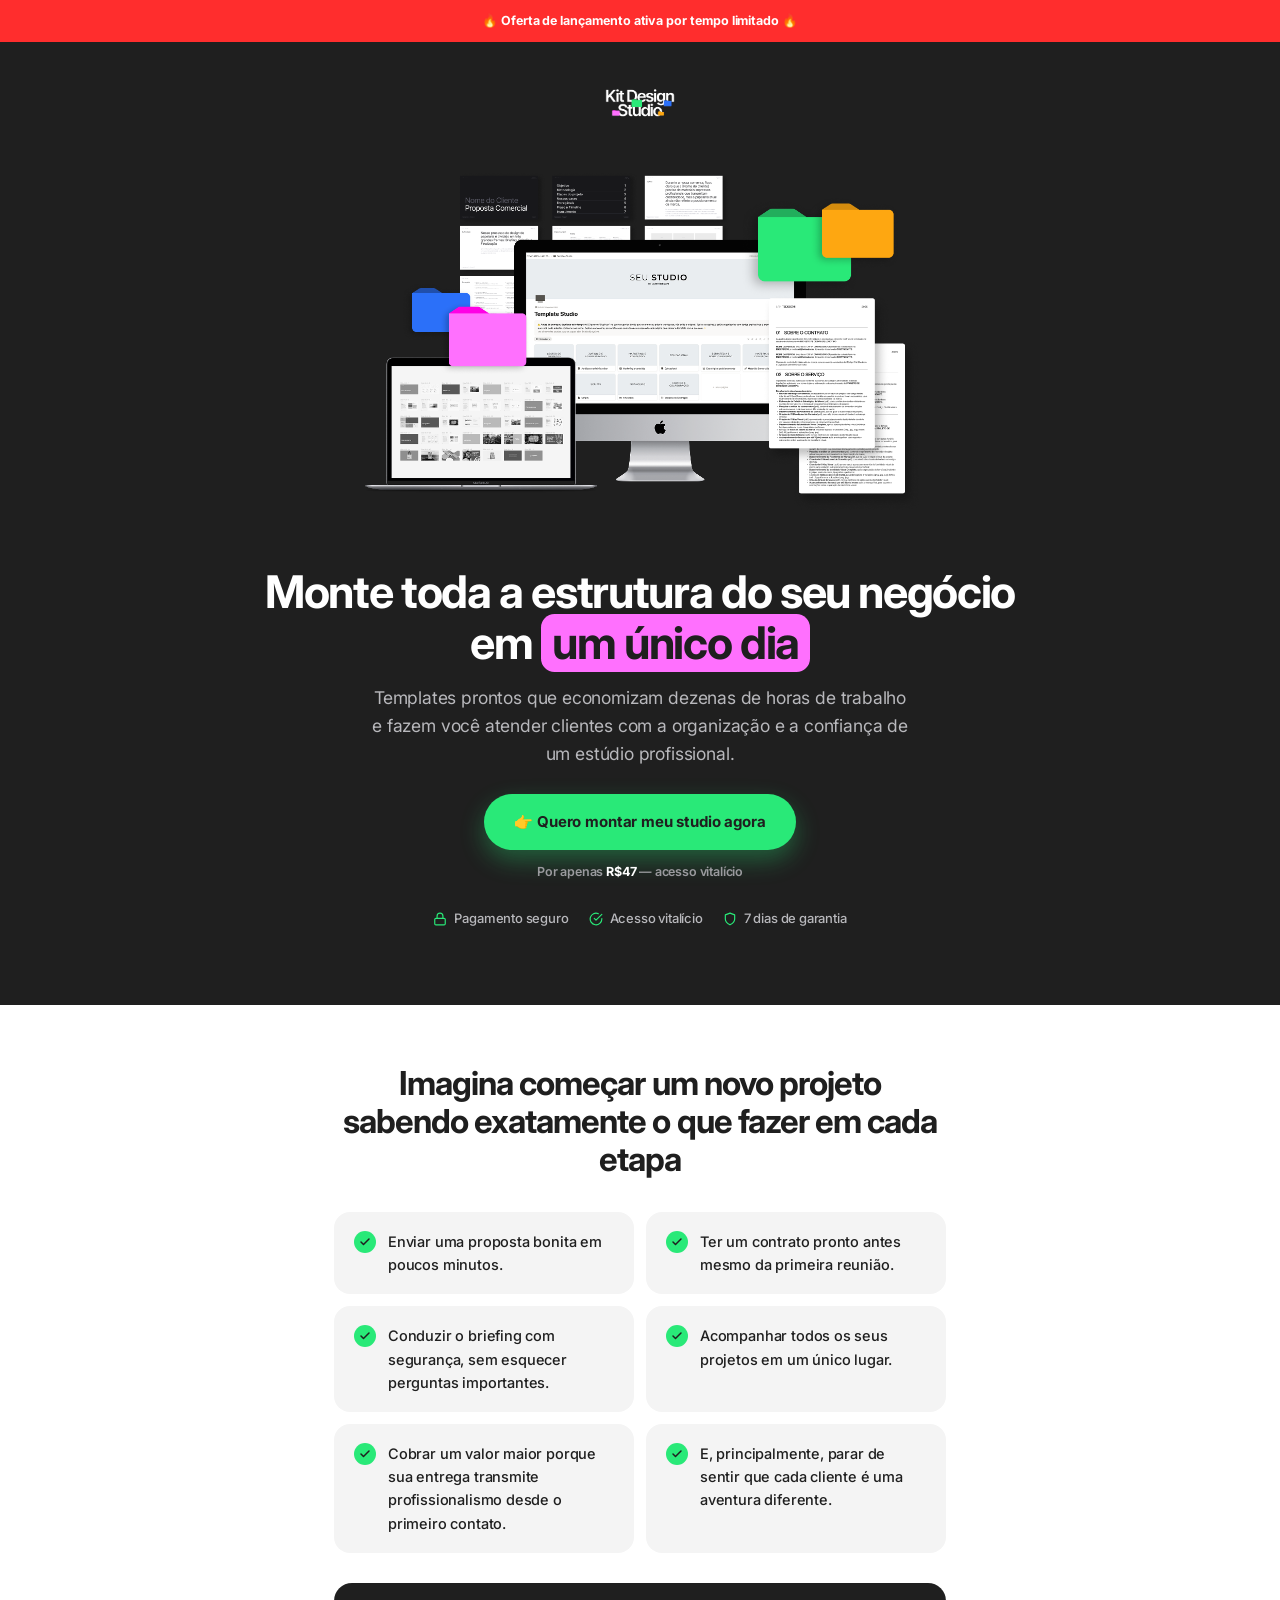
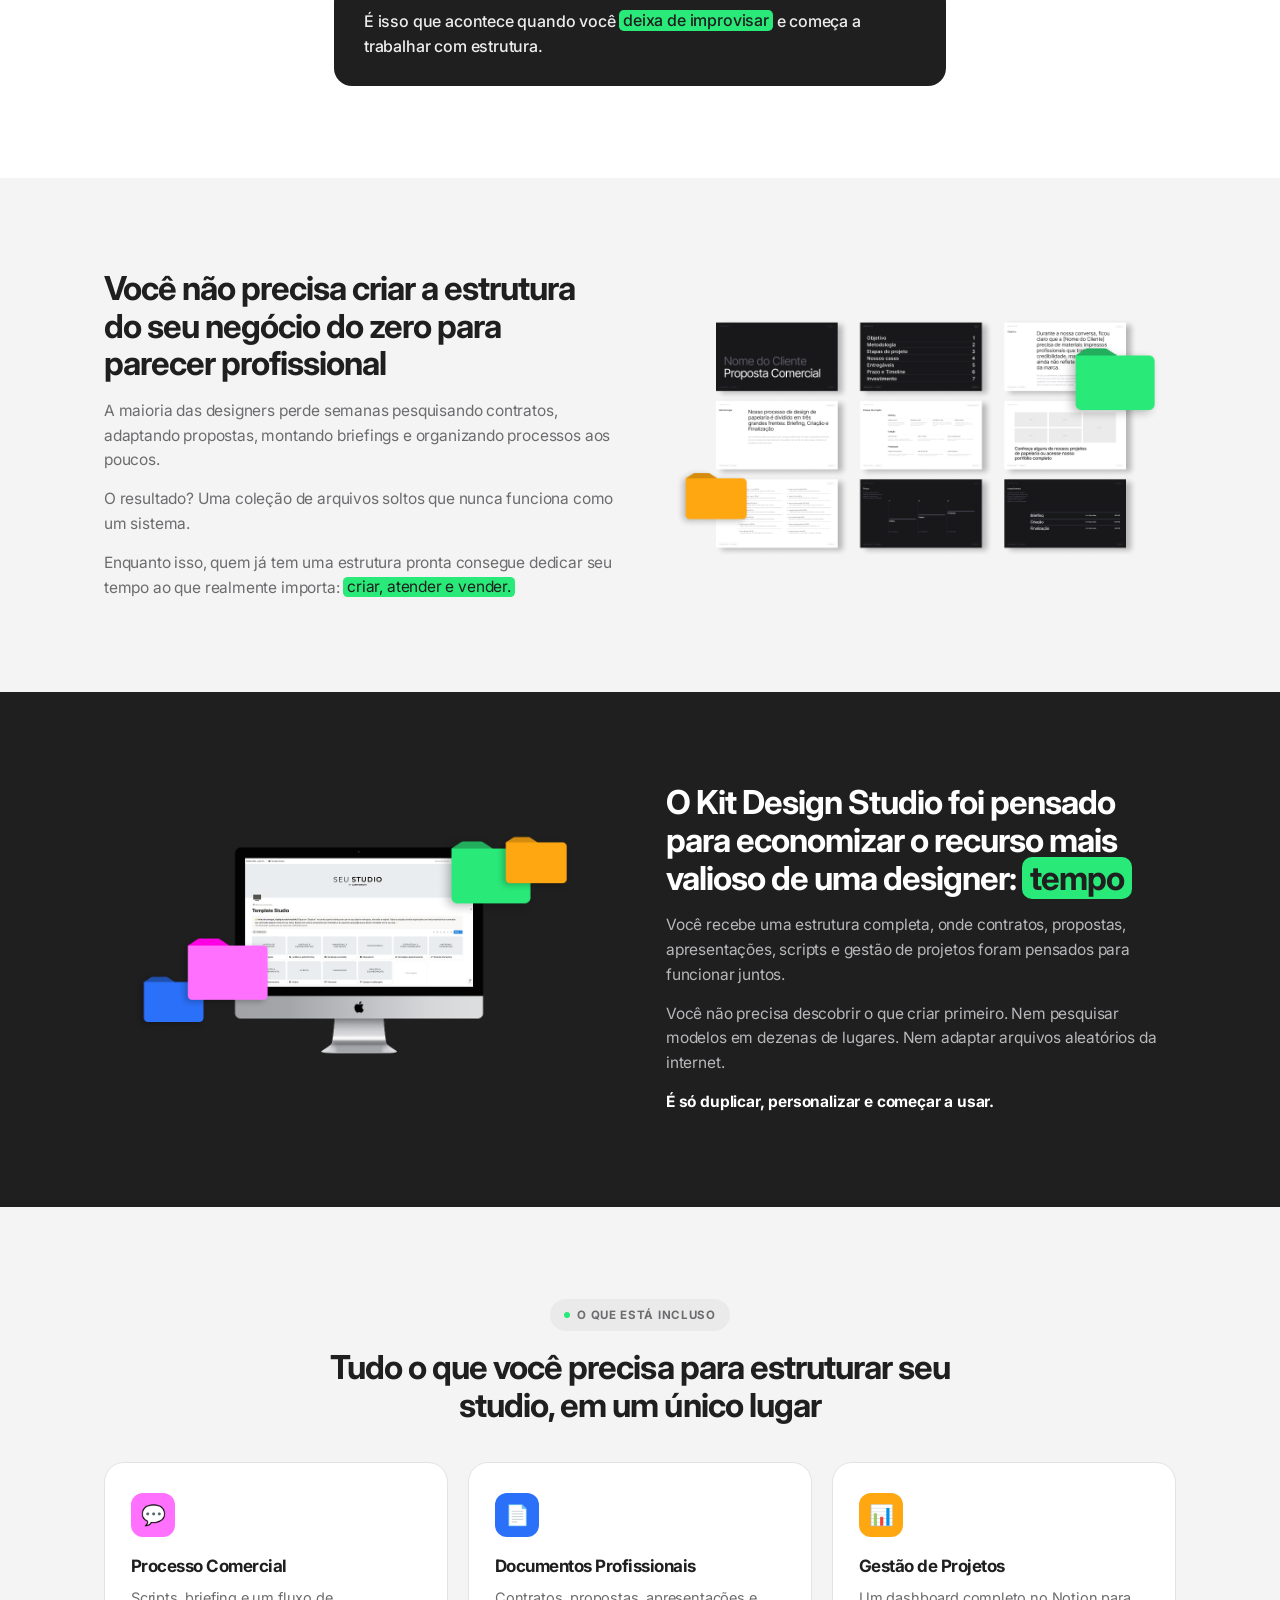
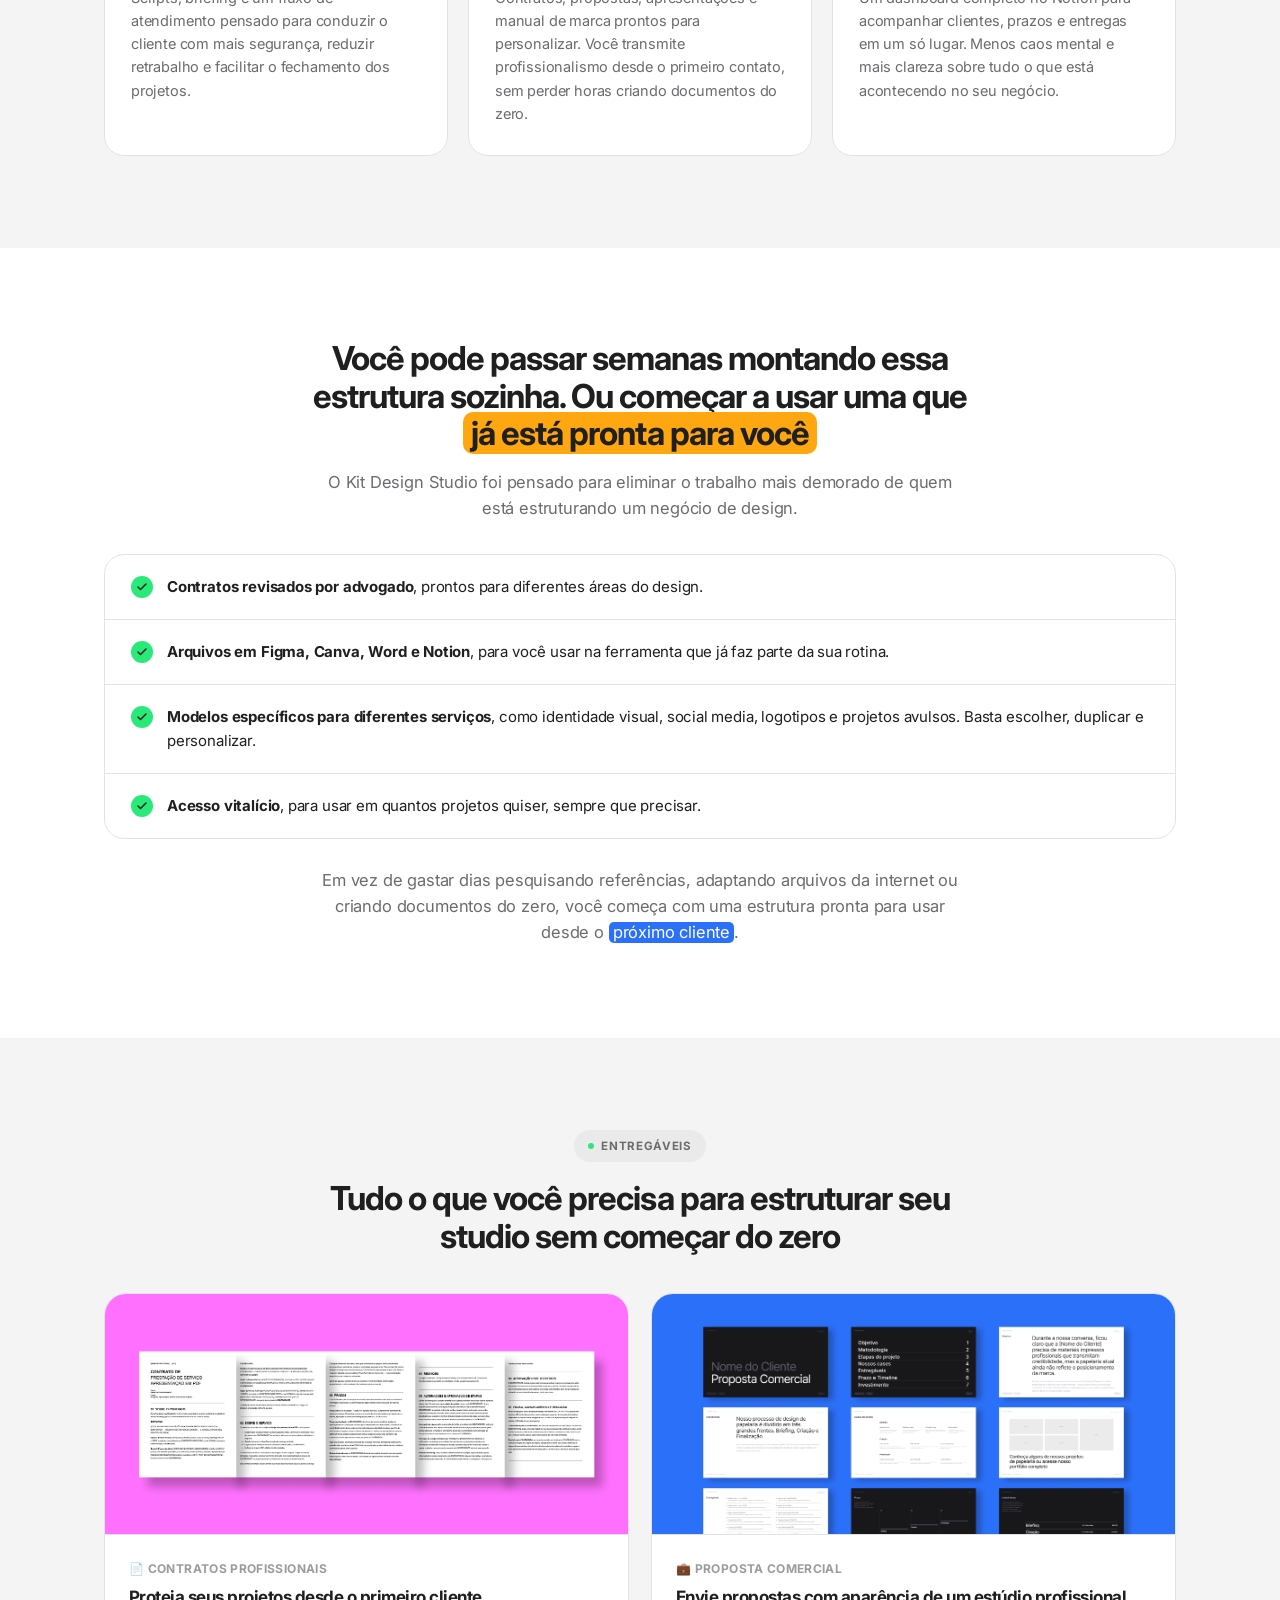
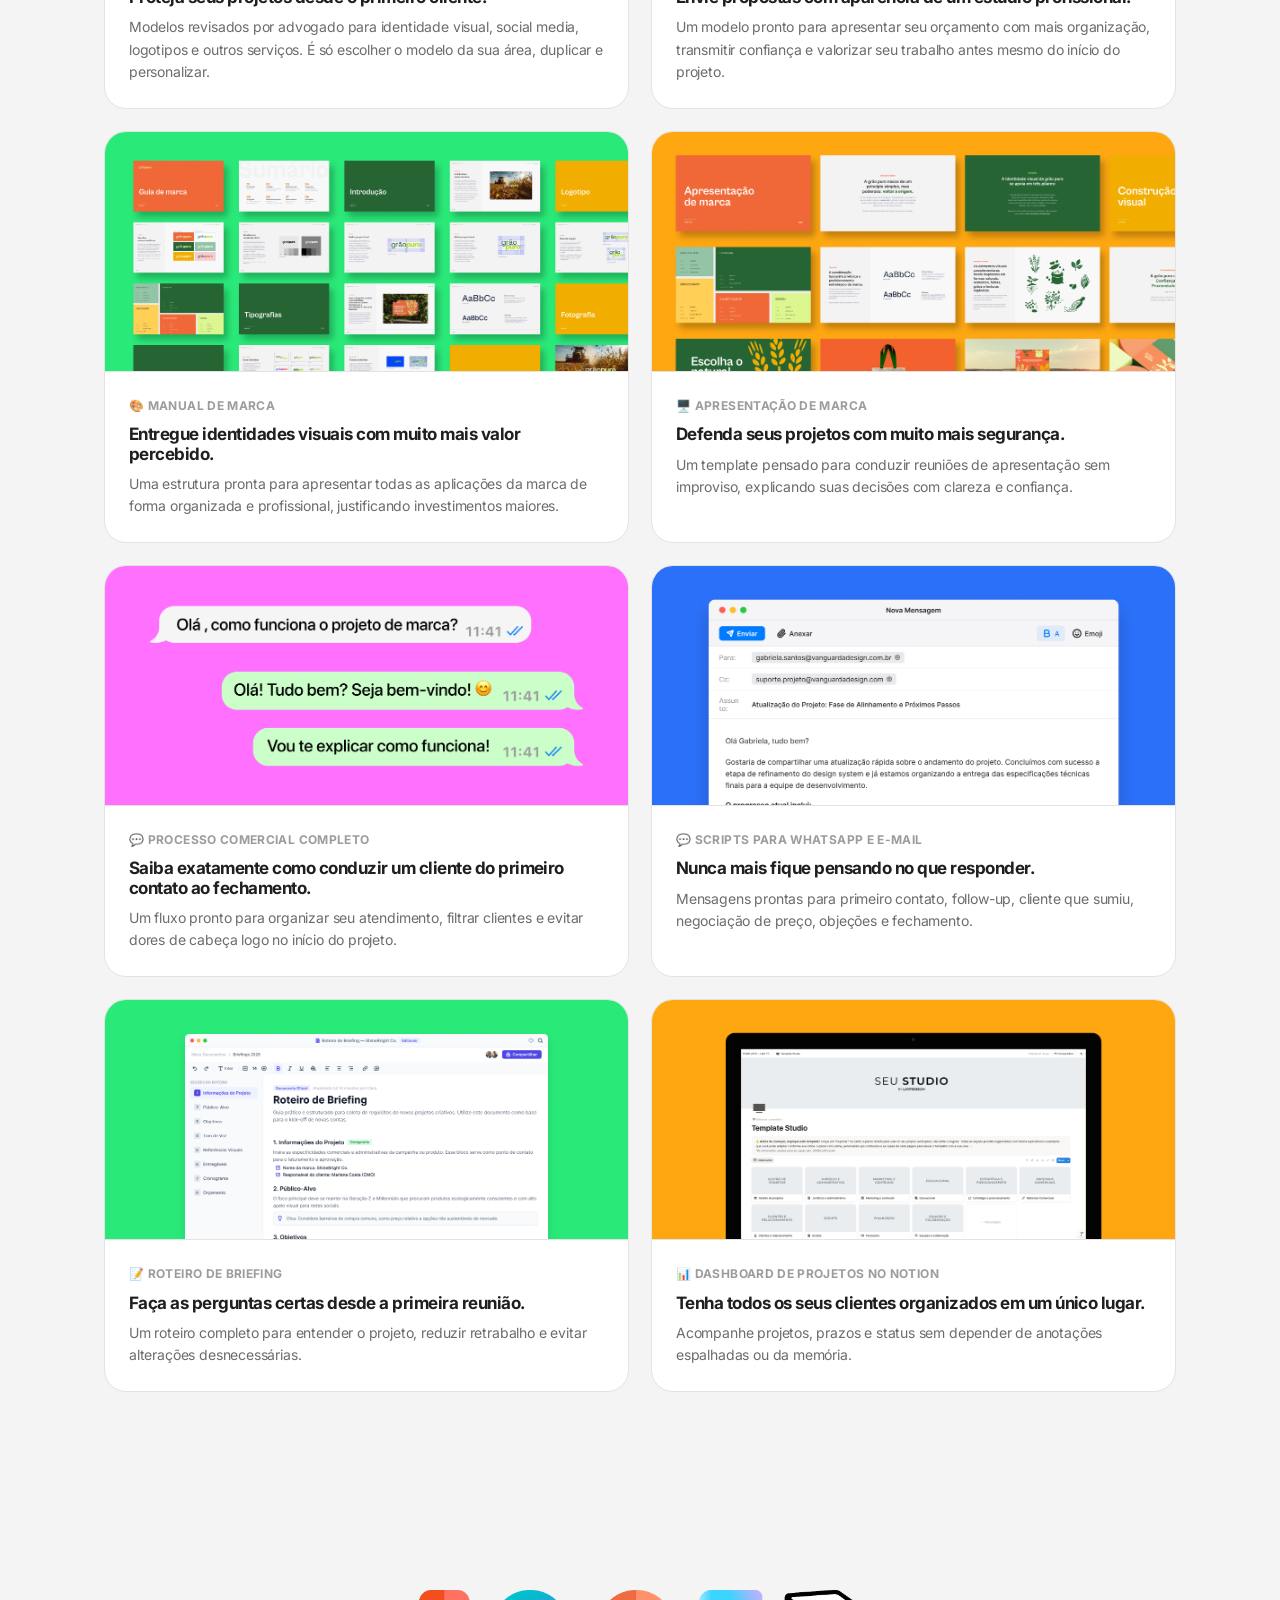
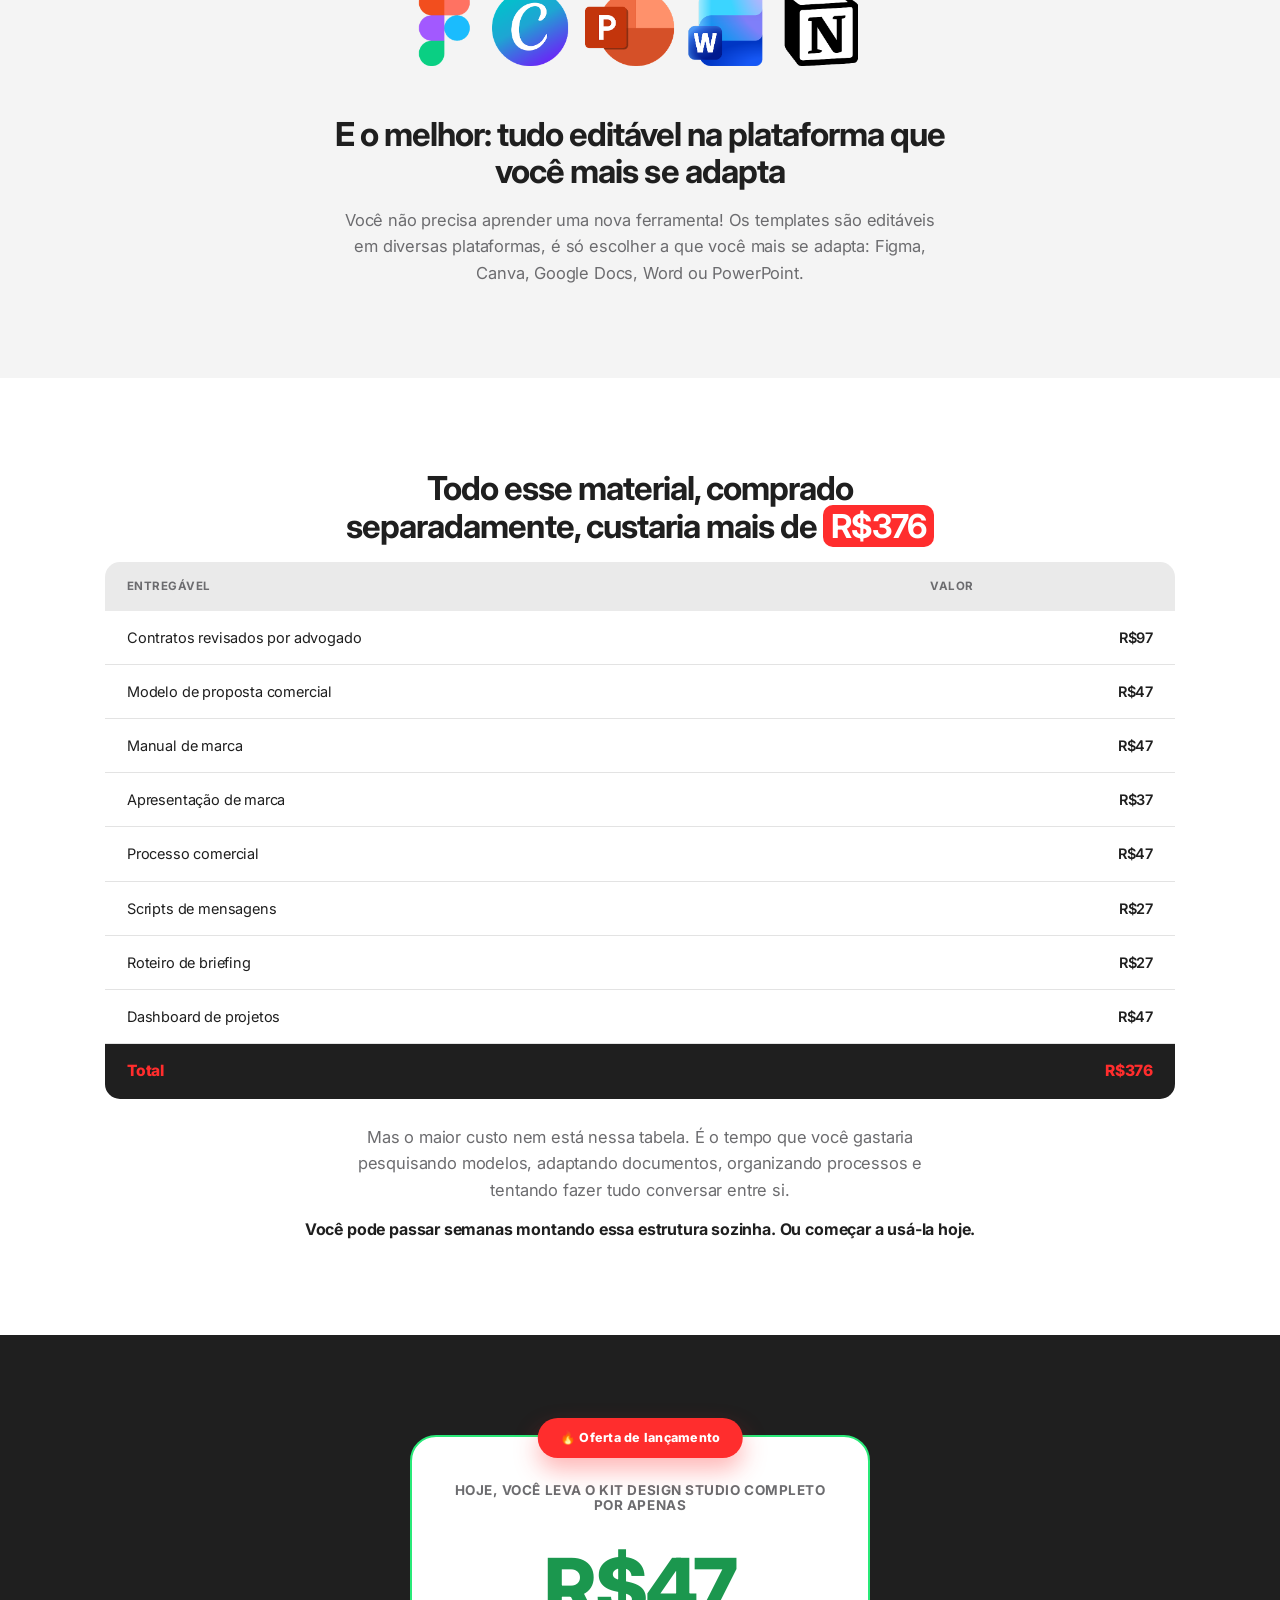
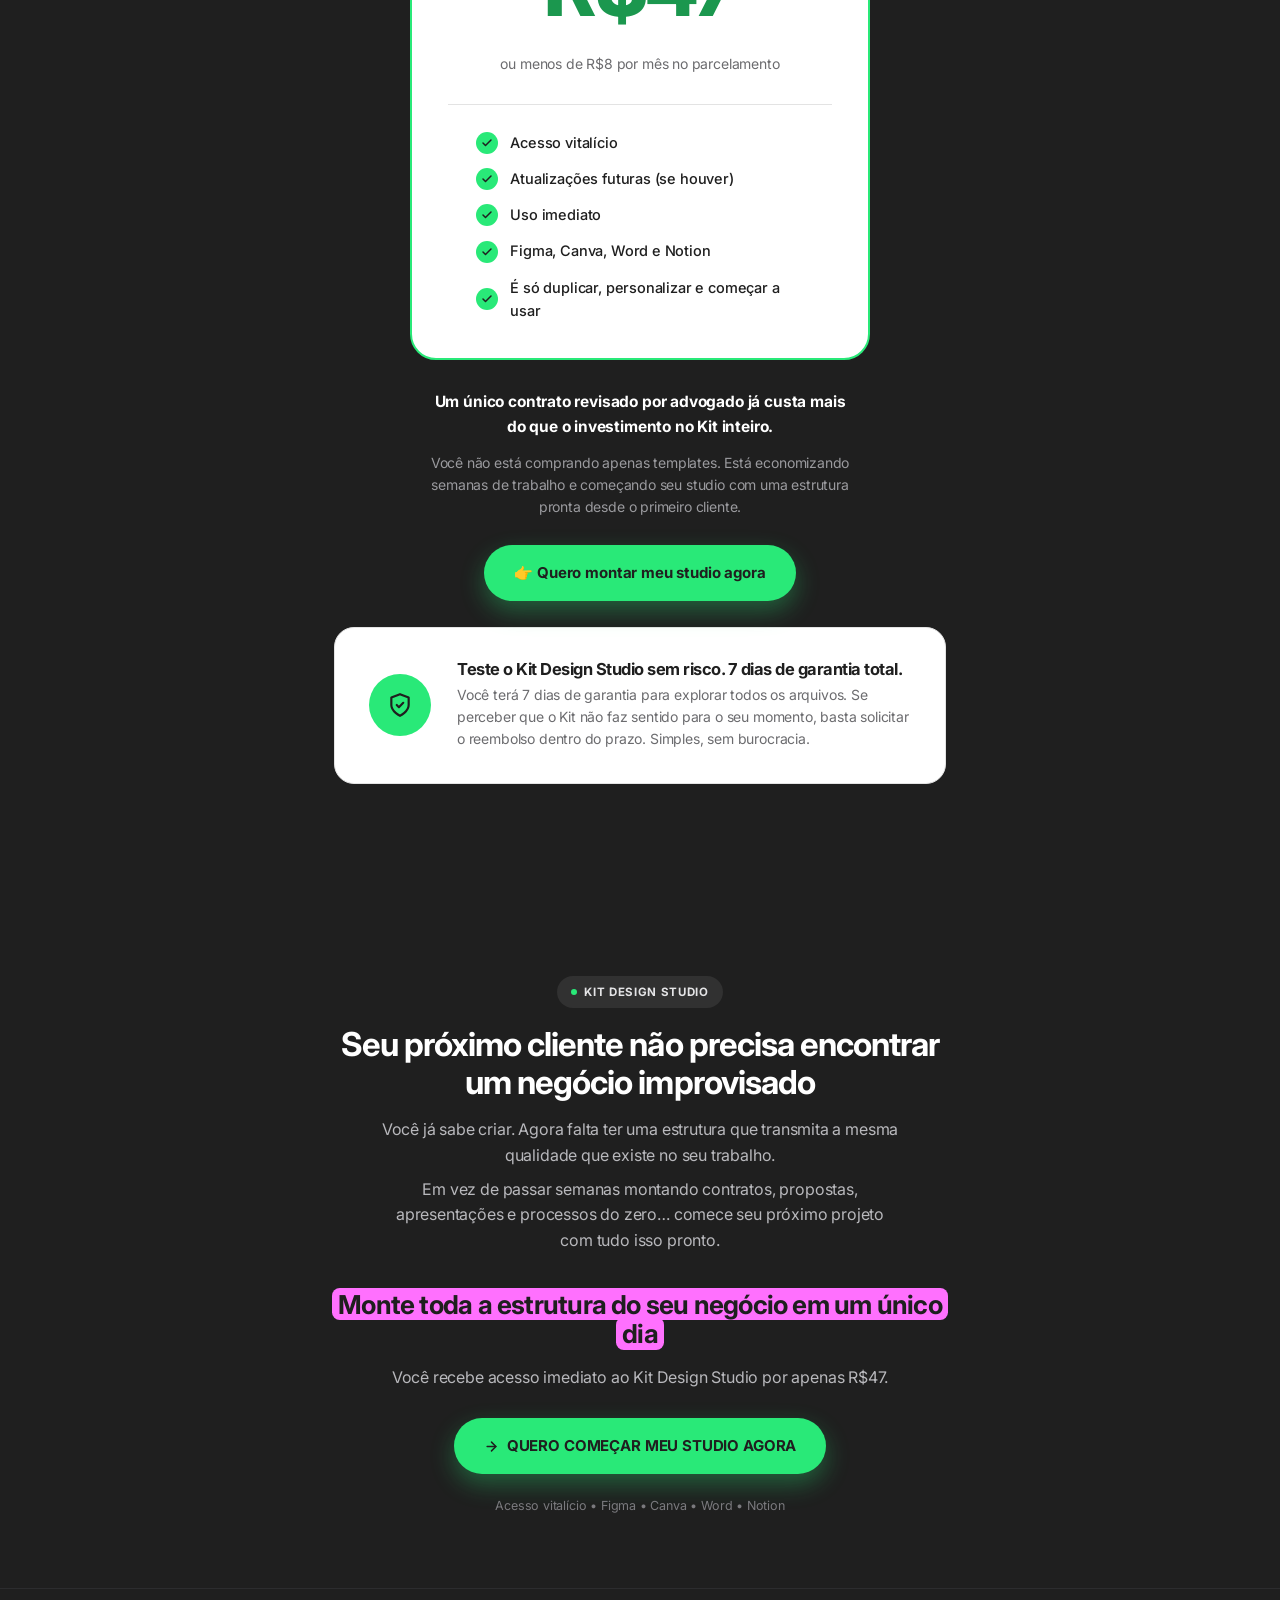
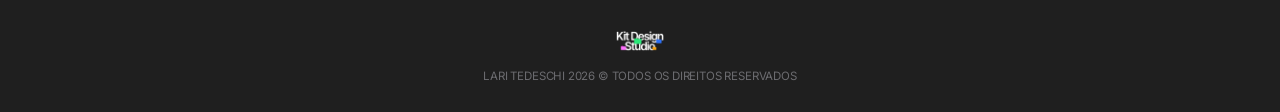
==== index.html @ 804d963b "Add files via upload" ====
<!DOCTYPE html>
<html lang="pt-BR">
<head>
<meta charset="UTF-8">
<meta name="viewport" content="width=device-width, initial-scale=1.0">
<title>Kit Design Studio — Monte a estrutura do seu negócio em um único dia</title>
<link rel="preconnect" href="https://fonts.googleapis.com">
<link rel="preconnect" href="https://fonts.gstatic.com" crossorigin>
<link href="https://fonts.googleapis.com/css2?family=Inter:wght@400;500;600;700;800;900&display=swap" rel="stylesheet">
<style>
  :root{
    --white:#FFFFFF; --gray-50:#F4F4F4; --gray-100:#EAEAEA; --border:#E3E3E3;
    --black:#1F1F1F; --text:#1F1F1F; --text-mid:#6C6C6F; --text-soft:#9C9C9F;
    --pink:#FF70FE; --green:#29E978; --blue:#2B70F9; --orange:#FEA711;
    --pink-tint:#FFEFFE; --blue-tint:#EBF1FF; --orange-tint:#FFF4E4; --green-tint:#E8FCF0;
    --red:#FF5A5A; --red-tint:#FFF0F0; --red-vivid:#FF2D2D;
    --topbar-h:42px; --radius:22px;
  }
  *{box-sizing:border-box; margin:0; padding:0;}
  html{scroll-behavior:smooth;}
  body{
    font-family:'Inter', sans-serif; color:var(--text); background:var(--white);
    line-height:1.6; letter-spacing:-.011em; -webkit-font-smoothing:antialiased;
    padding-top:var(--topbar-h);
  }
  h1,h2,h3,h4{ font-family:'Inter', sans-serif; font-weight:700; line-height:1.14; letter-spacing:-.03em; color:var(--text); }
  p{ color:var(--text-mid); }
  em{ font-style:normal; }
  .wrap{ max-width:1120px; margin:0 auto; padding:0 24px; }
  a{ text-decoration:none; }
  svg{ display:block; flex-shrink:0; }
  ul{ list-style:none; }
  img{ max-width:100%; display:block; }

  /* ---------- word highlight marks ---------- */
  .hl{ display:inline; padding:.03em .24em; border-radius:.3em; box-decoration-break:clone; -webkit-box-decoration-break:clone; }
  .hl-pink{ background:var(--pink); color:var(--black); }
  .hl-green{ background:var(--green); color:var(--black); }
  .hl-blue{ background:var(--blue); color:var(--white); }
  .hl-orange{ background:var(--orange); color:var(--black); }
  .hl-red{ background:var(--red-vivid); color:var(--white); }

  /* ---------- top / bottom bars ---------- */
  .topbar{
    position:fixed; top:0; left:0; right:0; z-index:200; height:var(--topbar-h);
    background:var(--red-vivid); color:var(--white); font-size:12.5px; font-weight:700;
    display:flex; align-items:center; justify-content:center; gap:7px; padding:0 16px; text-align:center;
    letter-spacing:-.005em;
  }
  /* ---------- buttons ---------- */
  .btn{
    display:inline-flex; align-items:center; justify-content:center; gap:8px;
    font-weight:700; font-size:15px; letter-spacing:-.01em; padding:16px 30px;
    border-radius:999px; border:none; cursor:pointer; white-space:nowrap;
    transition:transform .15s ease, box-shadow .15s ease; background:var(--green); color:var(--black);
    box-shadow:0 10px 24px rgba(41,233,120,.32);
  }
  .btn:hover{ transform:translateY(-2px); }
  .btn-sm{ padding:11px 20px; font-size:13.5px; }
  .cta-price{ font-size:12.5px; font-weight:600; color:var(--text-mid); margin-top:12px; }
  .cta-price b{ color:var(--text); }

  /* ---------- layout ---------- */
  section{ padding:92px 0; }
  .bg-white{ background:var(--white); }
  .bg-soft{ background:var(--gray-50); }
  .bg-black{ background:var(--black); }
  .bg-black h1,.bg-black h2,.bg-black h3,.bg-black h4{ color:var(--white); }
  .bg-black p{ color:#B8B8BC; }
  .center{ text-align:center; }
  .col{ max-width:660px; margin:0 auto; }

  .eyebrow{
    display:inline-flex; align-items:center; gap:7px; font-size:11.5px; font-weight:700;
    letter-spacing:.06em; text-transform:uppercase; color:var(--text-mid);
    background:var(--gray-100); padding:7px 14px; border-radius:999px; margin-bottom:18px;
  }
  .eyebrow .dot{ width:6px; height:6px; border-radius:50%; background:var(--green); }
  .bg-black .eyebrow{ background:rgba(255,255,255,.08); color:#E4E4E6; }

  h2.h-lg{ font-size:33px; margin-bottom:16px; }
  p.sub{ font-size:16.5px; color:var(--text-mid); }

  /* ---------- callout ---------- */
  .callout{
    background:var(--black); border-radius:18px; padding:26px 30px; color:#EDEDED;
    font-size:16px; margin-top:30px; text-align:left; font-weight:500;
  }
  .callout strong{ color:var(--green); }

  /* ---------- image frame (used only for opaque mockup images) ---------- */
  .frame{ border-radius:24px; overflow:hidden; background:var(--gray-50); border:1px solid var(--border); }
  .frame img{ width:100%; height:auto; display:block; }

  /* ---------- plain visual (transparent PNGs — no background, no border) ---------- */
  .plain-visual{ display:flex; justify-content:center; align-items:center; }
  .plain-visual img{ width:100%; height:auto; display:block; }

  /* ---------- pending image placeholder ---------- */
  .img-placeholder{
    display:flex; flex-direction:column; align-items:center; justify-content:center; gap:12px;
    padding:64px 30px; margin-bottom:32px; border:1.5px dashed var(--border); background:var(--white);
  }
  .img-placeholder span{ font-size:13px; color:var(--text-soft); font-weight:500; max-width:320px; text-align:center; }

  /* ---------- hero ---------- */
  .hero{ padding:44px 0 76px; text-align:center; }
  .hero-logo{ display:flex; align-items:center; justify-content:center; margin-bottom:34px; }
  .hero-logo img{ height:34px; width:auto; }
  .hero-visual{ max-width:600px; margin:0 auto 32px; }
  .hero h1{ font-size:45px; margin-bottom:8px; max-width:820px; margin-left:auto; margin-right:auto; }
  .hero p.lead{ font-size:17.5px; margin:16px auto 26px; max-width:540px; }
  .trust-row{ display:flex; flex-wrap:wrap; gap:20px; margin-top:26px; justify-content:center; }
  .trust-row span{ display:inline-flex; align-items:center; gap:7px; font-size:13px; color:var(--text-mid); font-weight:500; }
  .trust-row svg{ color:var(--green); }
  .bg-black .trust-row span{ color:#B8B8BC; }
  .bg-black .cta-price{ color:#9A9A9E; }
  .bg-black .cta-price b{ color:var(--white); }

  /* ---------- benefit grid ---------- */
  .benefit-grid{ display:grid; grid-template-columns:1fr 1fr; gap:12px; margin-top:34px; text-align:left; }
  .benefit-card{
    background:var(--gray-50); border-radius:16px; padding:18px 20px;
    display:flex; align-items:flex-start; gap:12px; font-size:14.5px; color:var(--text); font-weight:500;
  }
  .benefit-card .chk{
    flex:0 0 22px; height:22px; border-radius:50%; background:var(--green);
    display:flex; align-items:center; justify-content:center; margin-top:1px;
  }

  /* ---------- two column split ---------- */
  .split{ display:grid; grid-template-columns:1fr 1fr; gap:52px; align-items:center; }
  .split.rev .split-visual{ order:1; }
  .split.rev .split-text{ order:2; }
  .split-text{ text-align:left; }
  .split-text p{ margin-bottom:14px; font-size:15.5px; }
  .split-text p:last-child{ margin-bottom:0; }
  .split-text p.strong{ color:var(--text); font-weight:700; }
  .bg-black .split-text p.strong{ color:var(--white); }

  /* ---------- 3 pillars ---------- */
  .pillars{ display:grid; grid-template-columns:repeat(3,1fr); gap:20px; margin-top:38px; }
  .pillar{ background:var(--white); border:1px solid var(--border); border-radius:20px; padding:30px 26px; }
  .pillar .ic{ width:44px; height:44px; border-radius:12px; display:flex; align-items:center; justify-content:center; margin-bottom:20px; font-size:20px; }
  .pillar:nth-child(1) .ic{ background:var(--pink); }
  .pillar:nth-child(2) .ic{ background:var(--blue); }
  .pillar:nth-child(3) .ic{ background:var(--orange); }
  .pillar h4{ font-size:17px; margin-bottom:9px; }
  .pillar p{ font-size:14.5px; }

  /* ---------- checklist section ---------- */
  .check-list{ display:flex; flex-direction:column; gap:0; margin-top:32px; background:var(--white); border:1px solid var(--border); border-radius:20px; overflow:hidden; }
  .check-list li{ display:flex; align-items:flex-start; gap:14px; padding:20px 26px; font-size:15px; color:var(--text); border-bottom:1px solid var(--border); }
  .check-list li:last-child{ border-bottom:none; }
  .mk{ flex:0 0 22px; height:22px; border-radius:50%; background:var(--green); display:flex; align-items:center; justify-content:center; margin-top:1px; }

  /* ---------- deliverables ---------- */
  .deliv-grid{ display:grid; grid-template-columns:repeat(2,1fr); gap:22px; margin-top:38px; }
  .deliv-card{ background:var(--white); border:1px solid var(--border); border-radius:22px; overflow:hidden; }
  .deliv-card .frame{ border-radius:0; border:none; border-bottom:1px solid var(--border); }
  .deliv-body{ padding:24px; }
  .deliv-body .tag{ font-size:12px; font-weight:700; letter-spacing:.03em; text-transform:uppercase; color:var(--text-soft); margin-bottom:10px; display:block; }
  .deliv-body h4{ font-size:17px; margin-bottom:9px; }
  .deliv-body p{ font-size:14px; }
  .deliv-body p strong{ color:var(--text); }

  /* ---------- stack table ---------- */
  .stack-table{ width:100%; border-collapse:collapse; background:var(--white); border:1px solid var(--border); border-radius:16px; overflow:hidden; }
  .stack-table th,.stack-table td{ padding:15px 22px; text-align:left; font-size:14.5px; }
  .stack-table th{ background:var(--gray-100); font-size:11.5px; text-transform:uppercase; letter-spacing:.04em; font-weight:700; color:var(--text-mid); }
  .stack-table tbody tr:not(:last-child) td{ border-bottom:1px solid var(--border); }
  .stack-table td:last-child{ text-align:right; font-weight:600; }
  .stack-table tr.total td{ background:var(--black); font-weight:800; color:var(--red-vivid); font-size:15.5px; }

  /* ---------- offer / pricing card ---------- */
  .offer-wrap{ position:relative; margin-top:8px; max-width:460px; margin-left:auto; margin-right:auto; }
  .offer-badge{
    position:absolute; top:-17px; left:50%; transform:translateX(-50%); z-index:3;
    background:var(--red-vivid); color:var(--white); font-weight:800; font-size:12.5px;
    letter-spacing:.02em; padding:10px 22px; border-radius:999px; white-space:nowrap;
    box-shadow:0 12px 24px rgba(255,45,45,.35);
  }
  .offer-card{
    position:relative; background:var(--white); border:2px solid var(--green);
    border-radius:26px; padding:46px 36px 36px; text-align:center;
  }
  .offer-card h3{ font-weight:700; font-size:13.5px; text-transform:uppercase; letter-spacing:.04em; color:var(--text-mid); margin-bottom:10px; }
  .offer-card .price{ font-weight:800; font-size:80px; letter-spacing:-.03em; color:#1B974E; margin:2px 0; }
  .offer-card .inst{ color:var(--text-mid); font-size:14px; margin-bottom:28px; }
  .offer-divider{ height:1px; background:var(--border); margin:0 auto 26px; max-width:420px; }
  .offer-list{ display:inline-flex; flex-direction:column; gap:13px; text-align:left; margin:0 auto; }
  .offer-list li{ display:flex; align-items:center; gap:12px; font-size:14.5px; color:var(--text); font-weight:500; }
  .offer-foot{ text-align:center; margin-top:30px; }
  .offer-foot .strong-line{ font-weight:700; color:var(--text); font-size:15.5px; max-width:420px; margin:0 auto; }
  .offer-foot .soft-line{ color:var(--text-mid); font-size:14px; max-width:420px; margin:12px auto 26px; }
  .bg-black .offer-foot .strong-line{ color:var(--white); }
  .bg-black .offer-foot .soft-line{ color:#9A9A9E; }

  /* ---------- proof toast (bottom-left recent-purchase notice) ---------- */
  .proof-toast{
    position:fixed; left:16px; bottom:18px; z-index:180;
    background:var(--white); border:1px solid var(--border); border-radius:14px;
    padding:12px 16px; box-shadow:0 16px 32px rgba(0,0,0,.15);
    display:flex; align-items:center; gap:11px; max-width:270px;
    opacity:0; transform:translateY(14px); pointer-events:none; transition:opacity .4s ease, transform .4s ease;
  }
  .proof-toast.show{ opacity:1; transform:translateY(0); }
  .proof-toast .ic{ flex:0 0 34px; width:34px; height:34px; border-radius:50%; background:var(--green); display:flex; align-items:center; justify-content:center; }
  .proof-toast .txt b{ display:block; font-size:12.5px; color:var(--text); font-weight:700; line-height:1.3; }
  .proof-toast .txt span{ font-size:11px; color:var(--text-soft); }
  @media (max-width:600px){ .proof-toast{ left:10px; max-width:calc(100% - 20px); } }

  .guarantee{ display:flex; align-items:center; gap:26px; background:var(--white); border:1px solid var(--border); border-radius:20px; padding:32px 34px; margin-top:26px; }
  .guarantee .badge{ flex:0 0 62px; width:62px; height:62px; border-radius:50%; background:var(--green); display:flex; align-items:center; justify-content:center; color:var(--black); }
  .guarantee h4{ font-size:16.5px; margin-bottom:5px; color:var(--text); }
  .guarantee p{ font-size:14px; color:var(--text-mid); }
  .bg-black .guarantee h4{ color:var(--text); }
  .bg-black .guarantee p{ color:var(--text-mid); }

  /* ---------- social proof strip ---------- */
  .proof-strip{ display:flex; align-items:center; justify-content:center; gap:10px; margin-top:22px; font-size:13px; color:var(--text-mid); font-weight:500; }
  .proof-strip .avatars{ display:flex; }
  .proof-strip .avatars span{ width:24px; height:24px; border-radius:50%; border:2px solid var(--white); margin-left:-8px; display:inline-block; }
  .proof-strip .avatars span:first-child{ margin-left:0; }

  /* ---------- final cta ---------- */
  .final{ text-align:center; padding:100px 0 64px; }
  .final h2{ font-size:33px; margin-bottom:16px; color:var(--white); max-width:620px; margin-left:auto; margin-right:auto; }
  .final p{ margin-bottom:8px; max-width:520px; margin-left:auto; margin-right:auto; }
  .final .lead-final{ margin-bottom:28px; }
  .final .fine{ margin-top:22px; font-size:12.5px; color:#7A7A7E; }

  footer{ background:var(--black); text-align:center; padding:40px 0 26px; border-top:1px solid #2c2c2e; }
  footer .foot-logo{ display:flex; align-items:center; justify-content:center; margin-bottom:14px; }
  footer .foot-logo img{ height:24px; width:auto; }
  footer p{ color:#6C6C70; font-size:11.5px; }

  /* ---------- responsive ---------- */
  @media (max-width:1024px){
    .deliv-grid{ grid-template-columns:1fr 1fr; }
  }
  @media (max-width:820px){
    .hero h1{ font-size:33px; }
    .split{ grid-template-columns:1fr; }
    .split .split-visual{ order:-1; margin-bottom:8px; }
    .pillars{ grid-template-columns:1fr; }
    .benefit-grid{ grid-template-columns:1fr; }
    h2.h-lg{ font-size:27px; }
    .split-text{ text-align:center; }
    .guarantee{ flex-direction:column; text-align:center; }
  }
  @media (max-width:600px){
    .deliv-grid{ grid-template-columns:1fr; }
    .offer-card{ padding:38px 22px 28px; }
    .offer-card .price{ font-size:58px; }
    section{ padding:64px 0; }
  }
</style>
</head>
<body>

<div class="topbar">🔥 Oferta de lançamento ativa por tempo limitado 🔥</div>

<!-- HERO -->
<section class="hero bg-black">
  <div class="wrap">
    <div class="hero-logo"><img src="[data-uri]" alt="Kit Design Studio"></div>
    <div class="hero-visual plain-visual"><img src="[data-uri]" alt="Kit Design Studio — templates para Figma, Canva, Word e Notion"></div>
    <h1>Monte toda a estrutura do seu negócio em <span class="hl hl-pink">um único dia</span></h1>
    <p class="lead">Templates prontos que economizam dezenas de horas de trabalho e fazem você atender clientes com a organização e a confiança de um estúdio profissional.</p>
    <a href="#oferta" class="btn">👉 Quero montar meu studio agora</a>
    <p class="cta-price">Por apenas <b>R$47</b> — acesso vitalício</p>
    <div class="trust-row">
      <span><svg width="14" height="14" viewBox="0 0 24 24" fill="none" stroke="currentColor" stroke-width="2" stroke-linecap="round" stroke-linejoin="round"><rect x="3" y="11" width="18" height="11" rx="2"/><path d="M7 11V7a5 5 0 0 1 10 0v4"/></svg>Pagamento seguro</span>
      <span><svg width="14" height="14" viewBox="0 0 24 24" fill="none" stroke="currentColor" stroke-width="2" stroke-linecap="round" stroke-linejoin="round"><path d="M22 11.08V12a10 10 0 1 1-5.93-9.14"/><polyline points="22 4 12 14.01 9 11.01"/></svg>Acesso vitalício</span>
      <span><svg width="14" height="14" viewBox="0 0 24 24" fill="none" stroke="currentColor" stroke-width="2" stroke-linecap="round" stroke-linejoin="round"><path d="M12 22s8-4 8-10V5l-8-3-8 3v7c0 6 8 10 8 10z"/></svg>7 dias de garantia</span>
    </div>
  </div>
</section>

<!-- IMAGINA -->
<section class="bg-white" style="padding-top:60px;">
  <div class="wrap col center">
    <h2 class="h-lg">Imagina começar um novo projeto sabendo exatamente o que fazer em cada etapa</h2>
    <div class="benefit-grid">
      <div class="benefit-card"><span class="chk"><svg width="12" height="12" viewBox="0 0 24 24" fill="none" stroke="var(--black)" stroke-width="3" stroke-linecap="round" stroke-linejoin="round"><polyline points="20 6 9 17 4 12"/></svg></span>Enviar uma proposta bonita em poucos minutos.</div>
      <div class="benefit-card"><span class="chk"><svg width="12" height="12" viewBox="0 0 24 24" fill="none" stroke="var(--black)" stroke-width="3" stroke-linecap="round" stroke-linejoin="round"><polyline points="20 6 9 17 4 12"/></svg></span>Ter um contrato pronto antes mesmo da primeira reunião.</div>
      <div class="benefit-card"><span class="chk"><svg width="12" height="12" viewBox="0 0 24 24" fill="none" stroke="var(--black)" stroke-width="3" stroke-linecap="round" stroke-linejoin="round"><polyline points="20 6 9 17 4 12"/></svg></span>Conduzir o briefing com segurança, sem esquecer perguntas importantes.</div>
      <div class="benefit-card"><span class="chk"><svg width="12" height="12" viewBox="0 0 24 24" fill="none" stroke="var(--black)" stroke-width="3" stroke-linecap="round" stroke-linejoin="round"><polyline points="20 6 9 17 4 12"/></svg></span>Acompanhar todos os seus projetos em um único lugar.</div>
      <div class="benefit-card"><span class="chk"><svg width="12" height="12" viewBox="0 0 24 24" fill="none" stroke="var(--black)" stroke-width="3" stroke-linecap="round" stroke-linejoin="round"><polyline points="20 6 9 17 4 12"/></svg></span>Cobrar um valor maior porque sua entrega transmite profissionalismo desde o primeiro contato.</div>
      <div class="benefit-card"><span class="chk"><svg width="12" height="12" viewBox="0 0 24 24" fill="none" stroke="var(--black)" stroke-width="3" stroke-linecap="round" stroke-linejoin="round"><polyline points="20 6 9 17 4 12"/></svg></span>E, principalmente, parar de sentir que cada cliente é uma aventura diferente.</div>
    </div>
    <div class="callout">É isso que acontece quando você <span class="hl hl-green">deixa de improvisar</span> e começa a trabalhar com estrutura.</div>
  </div>
</section>

<!-- PROBLEMA -->
<section class="bg-soft">
  <div class="wrap">
    <div class="split">
      <div class="split-text">
        <h2 class="h-lg">Você não precisa criar a estrutura do seu negócio do zero para parecer profissional</h2>
        <p>A maioria das designers perde semanas pesquisando contratos, adaptando propostas, montando briefings e organizando processos aos poucos.</p>
        <p>O resultado? Uma coleção de arquivos soltos que nunca funciona como um sistema.</p>
        <p>Enquanto isso, quem já tem uma estrutura pronta consegue dedicar seu tempo ao que realmente importa: <span class="hl hl-green">criar, atender e vender.</span></p>
      </div>
      <div class="split-visual plain-visual"><img src="[data-uri]" alt="Estrutura pronta para designers"></div>
    </div>
  </div>
</section>

<!-- SOLUÇÃO / TEMPO -->
<section class="bg-black">
  <div class="wrap">
    <div class="split rev">
      <div class="split-text">
        <h2 class="h-lg">O Kit Design Studio foi pensado para economizar o recurso mais valioso de uma designer: <span class="hl hl-green">tempo</span></h2>
        <p>Você recebe uma estrutura completa, onde contratos, propostas, apresentações, scripts e gestão de projetos foram pensados para funcionar juntos.</p>
        <p>Você não precisa descobrir o que criar primeiro. Nem pesquisar modelos em dezenas de lugares. Nem adaptar arquivos aleatórios da internet.</p>
        <p class="strong">É só duplicar, personalizar e começar a usar.</p>
      </div>
      <div class="split-visual plain-visual"><img src="[data-uri]" alt="Kit Design Studio pronto para usar"></div>
    </div>
  </div>
</section>

<!-- 3 PILARES -->
<section class="bg-soft">
  <div class="wrap">
    <div class="center col">
      <span class="eyebrow"><span class="dot"></span>O que está incluso</span>
      <h2 class="h-lg">Tudo o que você precisa para estruturar seu studio, em um único lugar</h2>
    </div>
    <div class="pillars">
      <div class="pillar">
        <div class="ic">💬</div>
        <h4>Processo Comercial</h4>
        <p>Scripts, briefing e um fluxo de atendimento pensado para conduzir o cliente com mais segurança, reduzir retrabalho e facilitar o fechamento dos projetos.</p>
      </div>
      <div class="pillar">
        <div class="ic">📄</div>
        <h4>Documentos Profissionais</h4>
        <p>Contratos, propostas, apresentações e manual de marca prontos para personalizar. Você transmite profissionalismo desde o primeiro contato, sem perder horas criando documentos do zero.</p>
      </div>
      <div class="pillar">
        <div class="ic">📊</div>
        <h4>Gestão de Projetos</h4>
        <p>Um dashboard completo no Notion para acompanhar clientes, prazos e entregas em um só lugar. Menos caos mental e mais clareza sobre tudo o que está acontecendo no seu negócio.</p>
      </div>
    </div>
  </div>
</section>

<!-- CHECKLIST -->
<section class="bg-white">
  <div class="wrap">
    <div class="center col">
      <h2 class="h-lg">Você pode passar semanas montando essa estrutura sozinha. Ou começar a usar uma que <span class="hl hl-orange">já está pronta para você</span></h2>
      <p class="sub">O Kit Design Studio foi pensado para eliminar o trabalho mais demorado de quem está estruturando um negócio de design.</p>
    </div>
    <ul class="check-list">
      <li><span class="mk"><svg width="12" height="12" viewBox="0 0 24 24" fill="none" stroke="var(--black)" stroke-width="3" stroke-linecap="round" stroke-linejoin="round"><polyline points="20 6 9 17 4 12"/></svg></span><span><strong>Contratos revisados por advogado</strong>, prontos para diferentes áreas do design.</span></li>
      <li><span class="mk"><svg width="12" height="12" viewBox="0 0 24 24" fill="none" stroke="var(--black)" stroke-width="3" stroke-linecap="round" stroke-linejoin="round"><polyline points="20 6 9 17 4 12"/></svg></span><span><strong>Arquivos em Figma, Canva, Word e Notion</strong>, para você usar na ferramenta que já faz parte da sua rotina.</span></li>
      <li><span class="mk"><svg width="12" height="12" viewBox="0 0 24 24" fill="none" stroke="var(--black)" stroke-width="3" stroke-linecap="round" stroke-linejoin="round"><polyline points="20 6 9 17 4 12"/></svg></span><span><strong>Modelos específicos para diferentes serviços</strong>, como identidade visual, social media, logotipos e projetos avulsos. Basta escolher, duplicar e personalizar.</span></li>
      <li><span class="mk"><svg width="12" height="12" viewBox="0 0 24 24" fill="none" stroke="var(--black)" stroke-width="3" stroke-linecap="round" stroke-linejoin="round"><polyline points="20 6 9 17 4 12"/></svg></span><span><strong>Acesso vitalício</strong>, para usar em quantos projetos quiser, sempre que precisar.</span></li>
    </ul>
    <p class="center sub" style="margin-top:28px; max-width:640px; margin-left:auto; margin-right:auto;">Em vez de gastar dias pesquisando referências, adaptando arquivos da internet ou criando documentos do zero, você começa com uma estrutura pronta para usar desde o <span class="hl hl-blue">próximo cliente</span>.</p>
  </div>
</section>

<!-- ENTREGÁVEIS -->
<section class="bg-soft">
  <div class="wrap">
    <div class="center col">
      <span class="eyebrow"><span class="dot"></span>Entregáveis</span>
      <h2 class="h-lg">Tudo o que você precisa para estruturar seu studio sem começar do zero</h2>
    </div>
    <div class="deliv-grid">
      <div class="deliv-card">
        <div class="frame"><img src="[data-uri]" alt="Contratos profissionais"></div>
        <div class="deliv-body">
          <span class="tag">📄 Contratos Profissionais</span>
          <h4>Proteja seus projetos desde o primeiro cliente.</h4>
          <p>Modelos revisados por advogado para identidade visual, social media, logotipos e outros serviços. É só escolher o modelo da sua área, duplicar e personalizar.</p>
        </div>
      </div>
      <div class="deliv-card">
        <div class="frame"><img src="[data-uri]" alt="Proposta comercial"></div>
        <div class="deliv-body">
          <span class="tag">💼 Proposta Comercial</span>
          <h4>Envie propostas com aparência de um estúdio profissional.</h4>
          <p>Um modelo pronto para apresentar seu orçamento com mais organização, transmitir confiança e valorizar seu trabalho antes mesmo do início do projeto.</p>
        </div>
      </div>
      <div class="deliv-card">
        <div class="frame"><img src="[data-uri]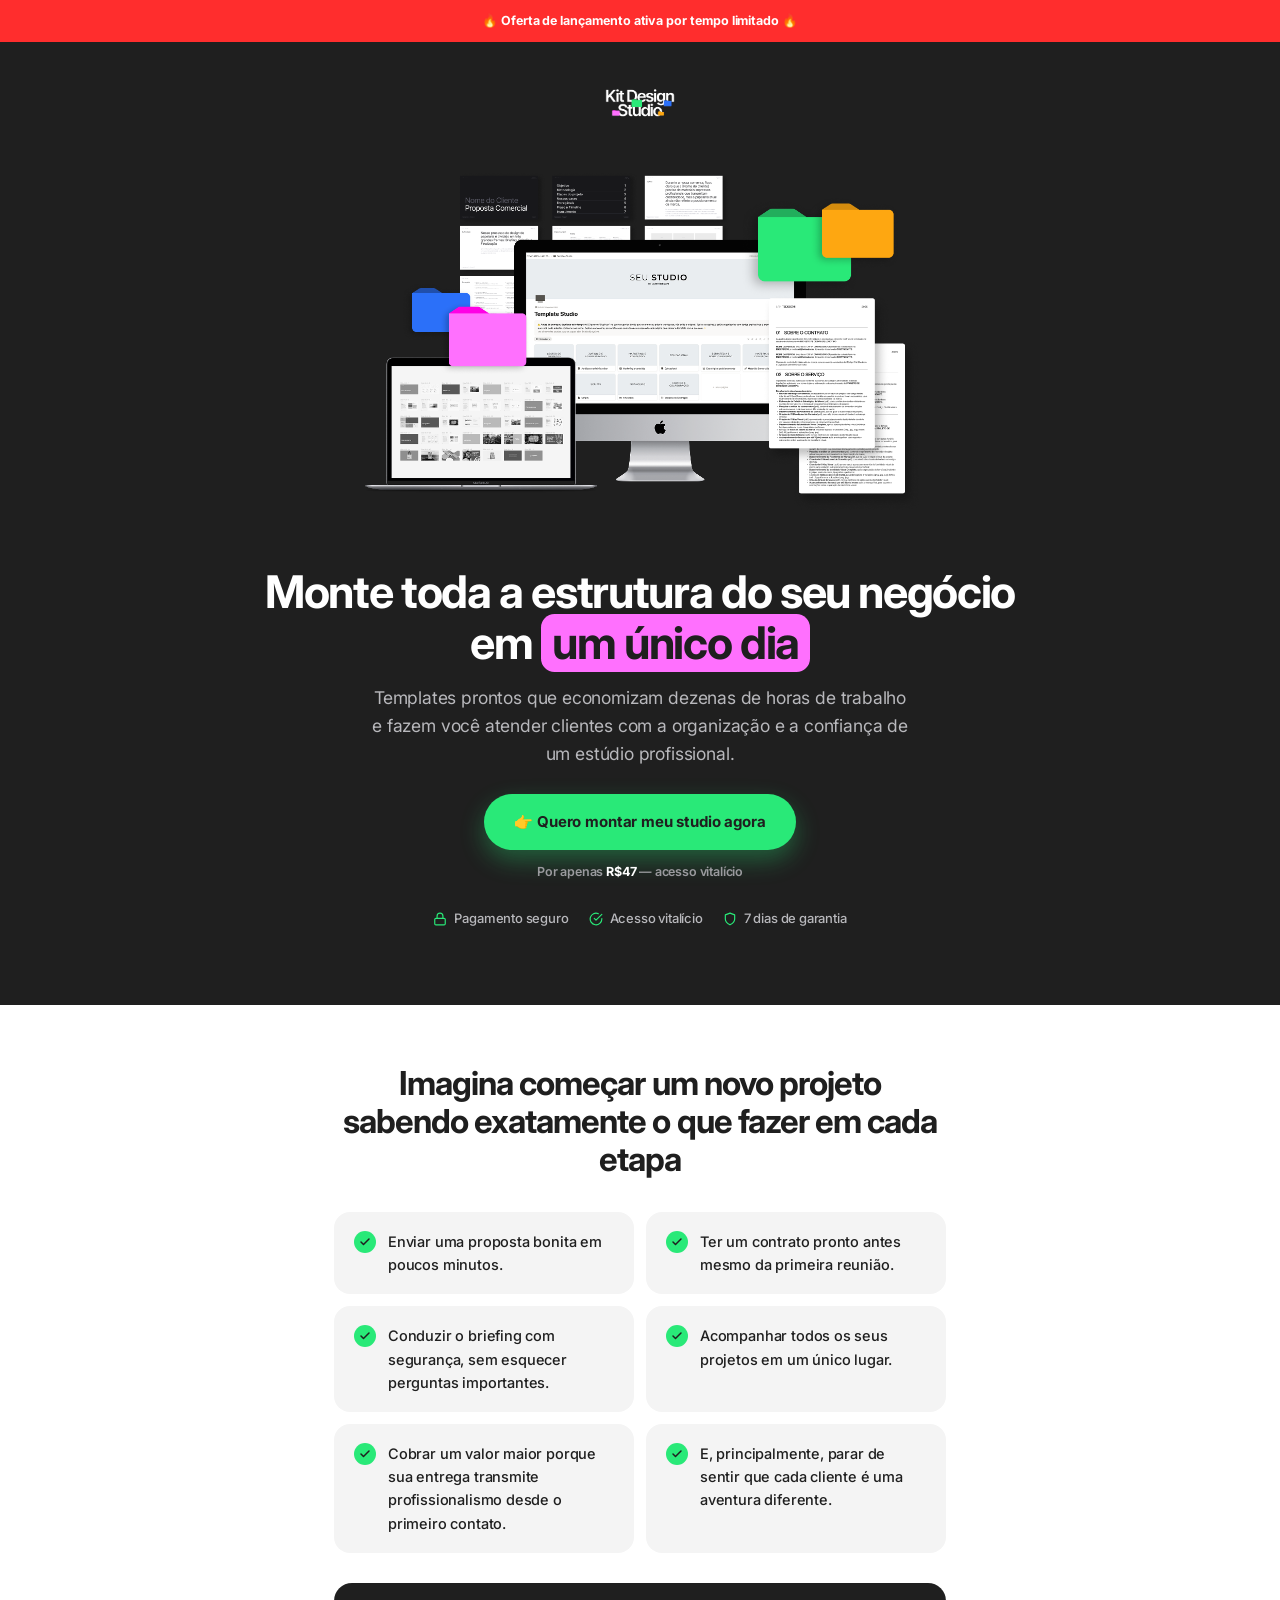
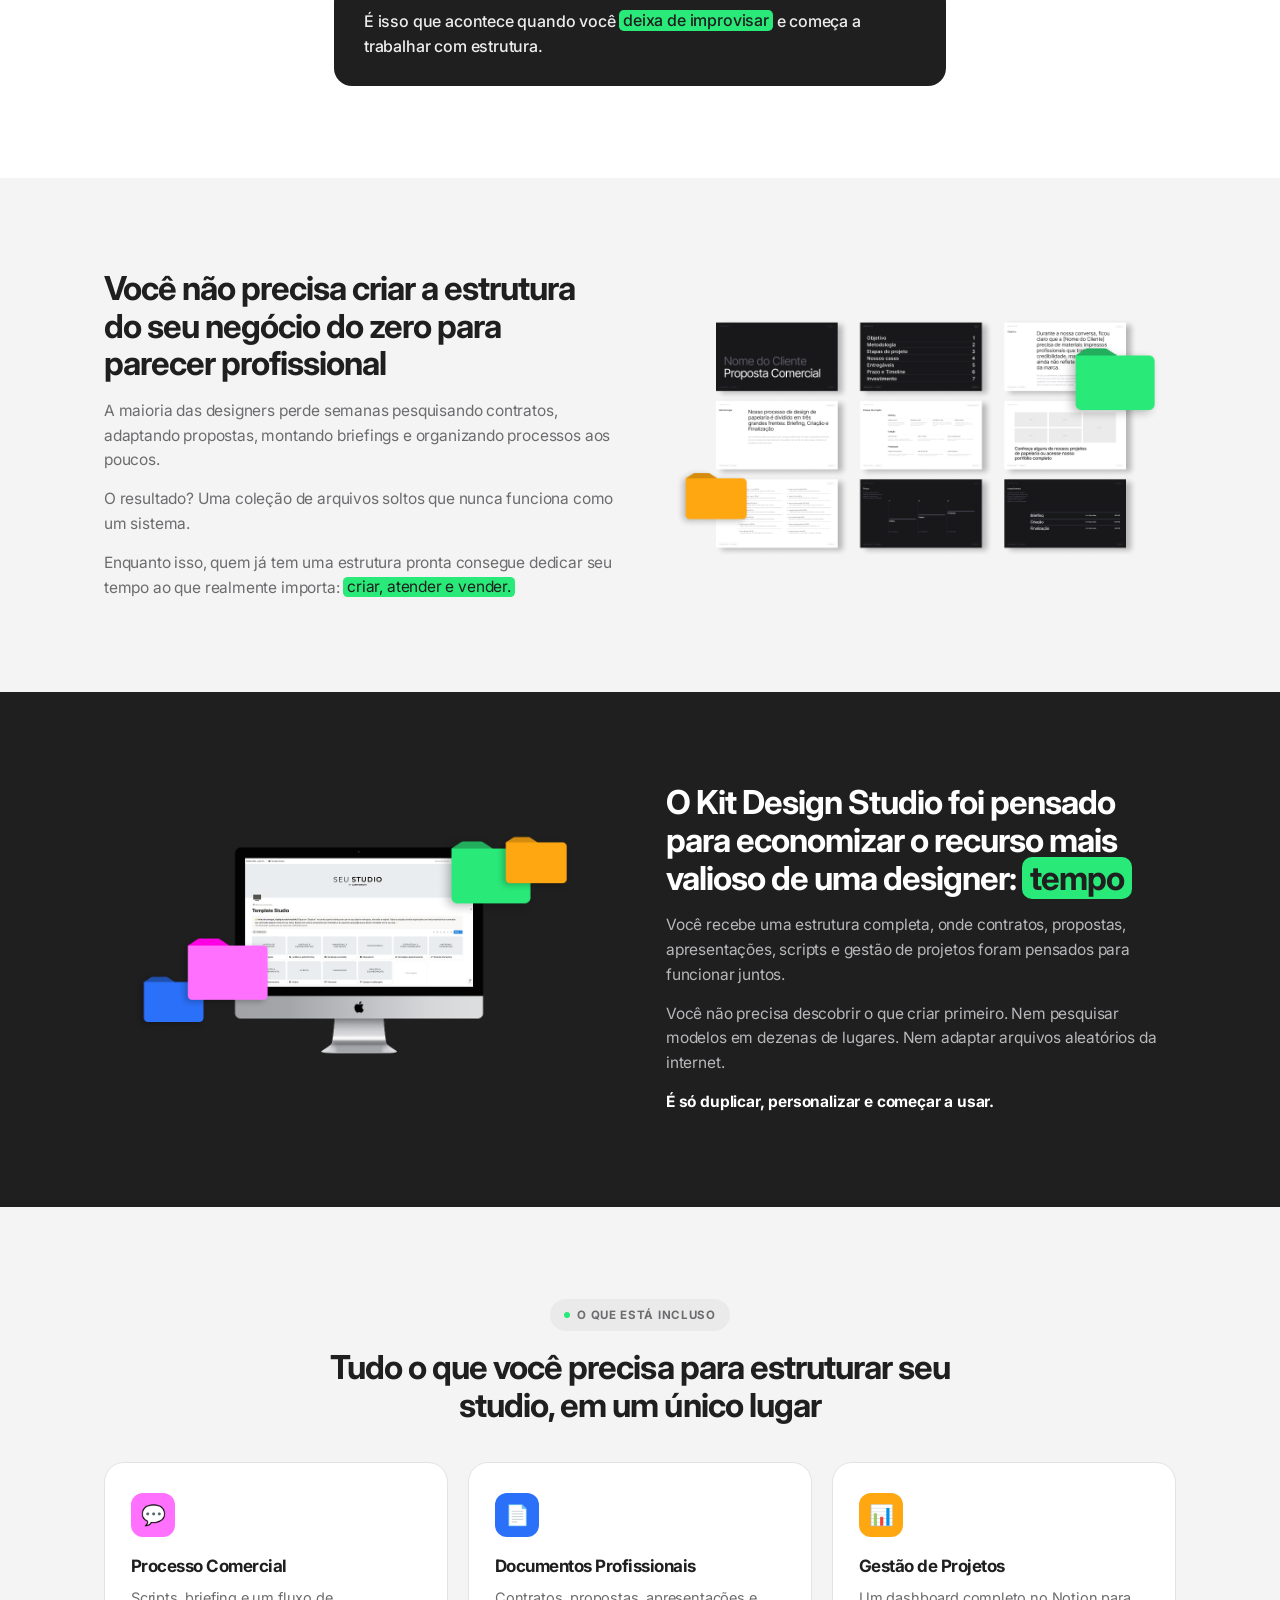
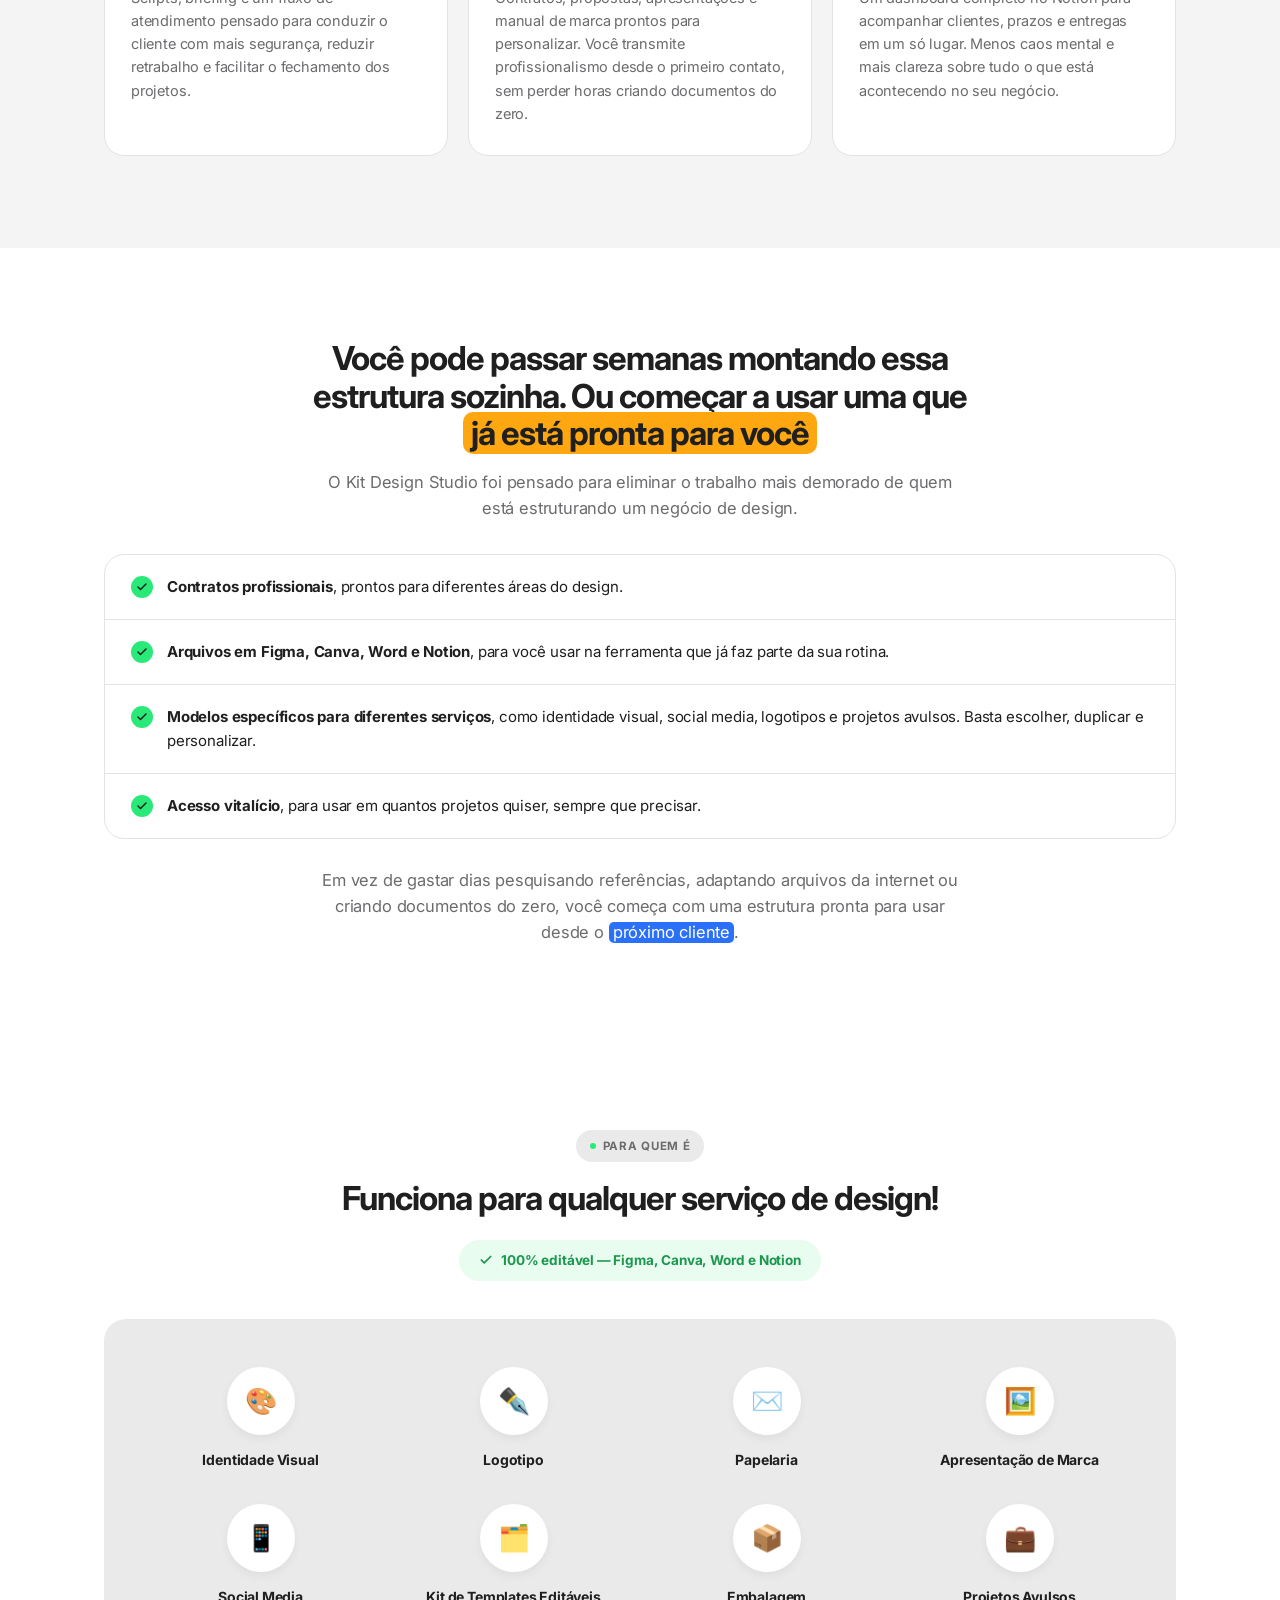
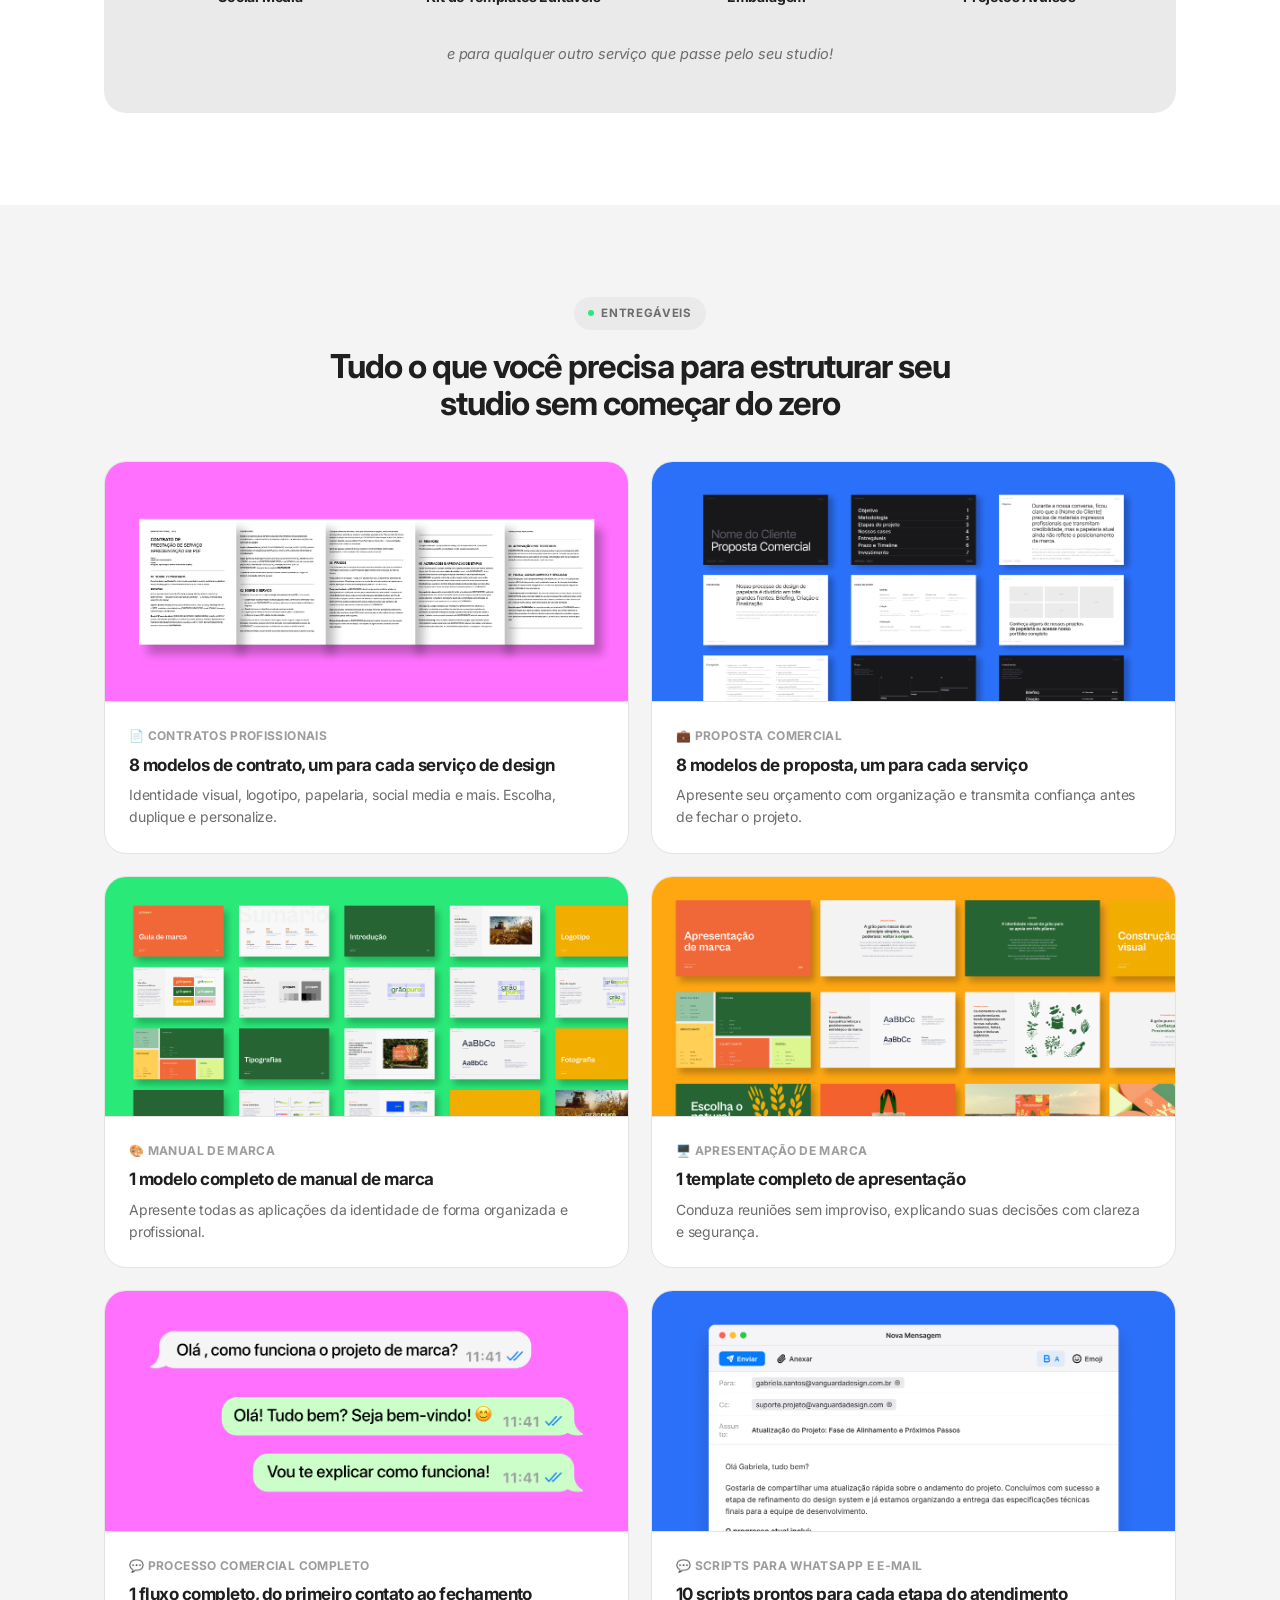
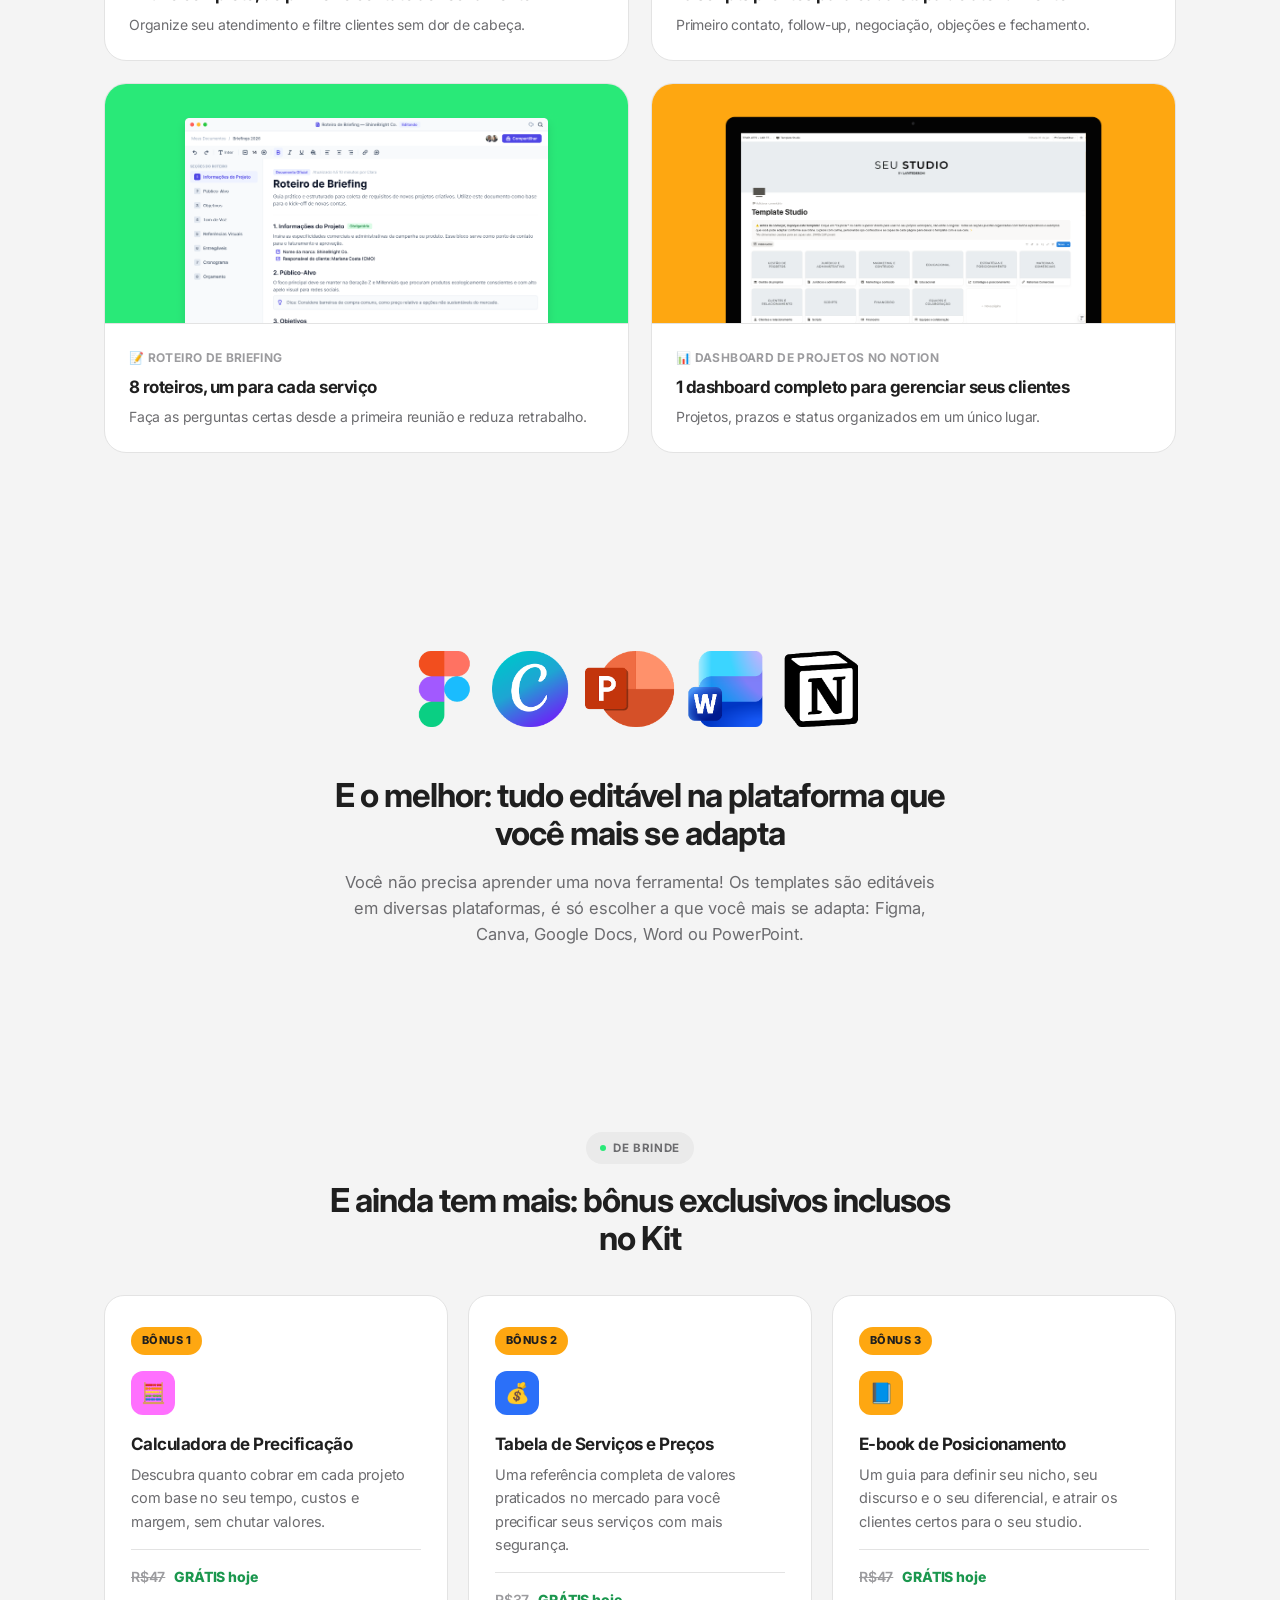
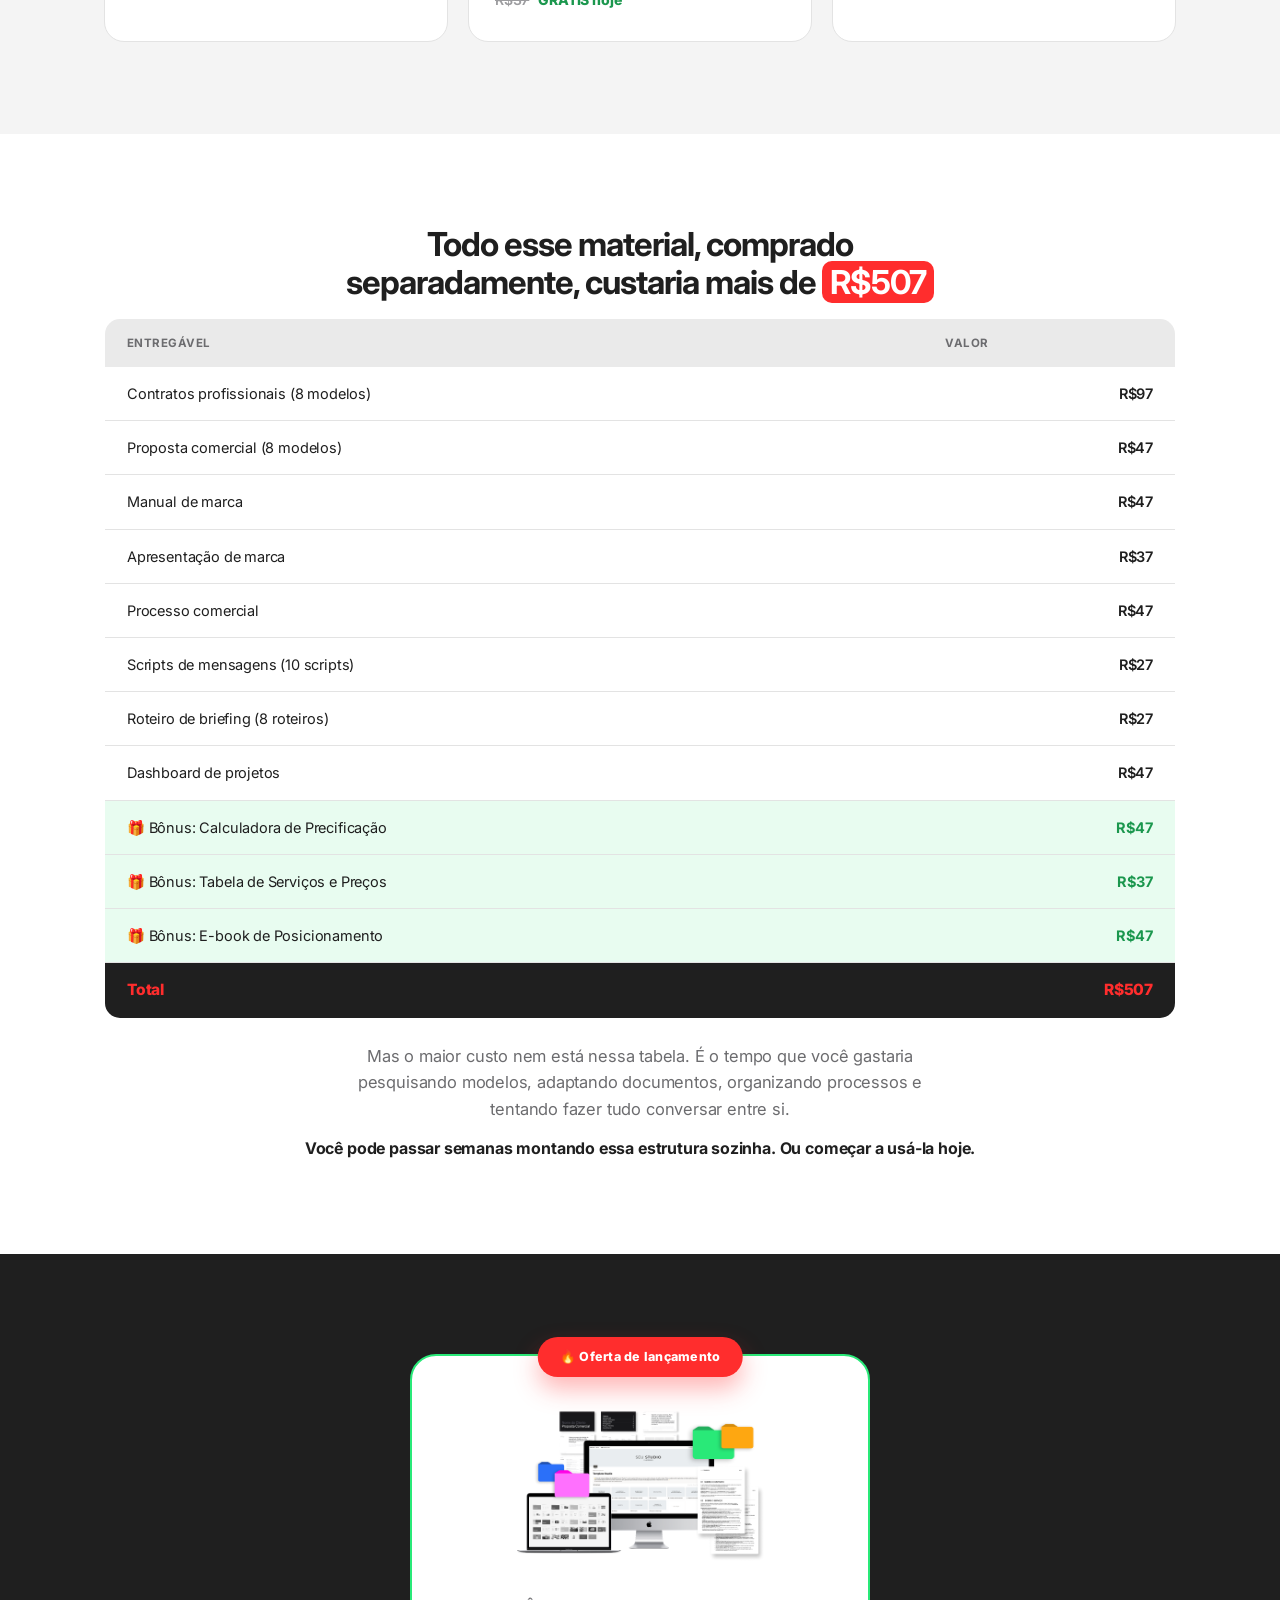
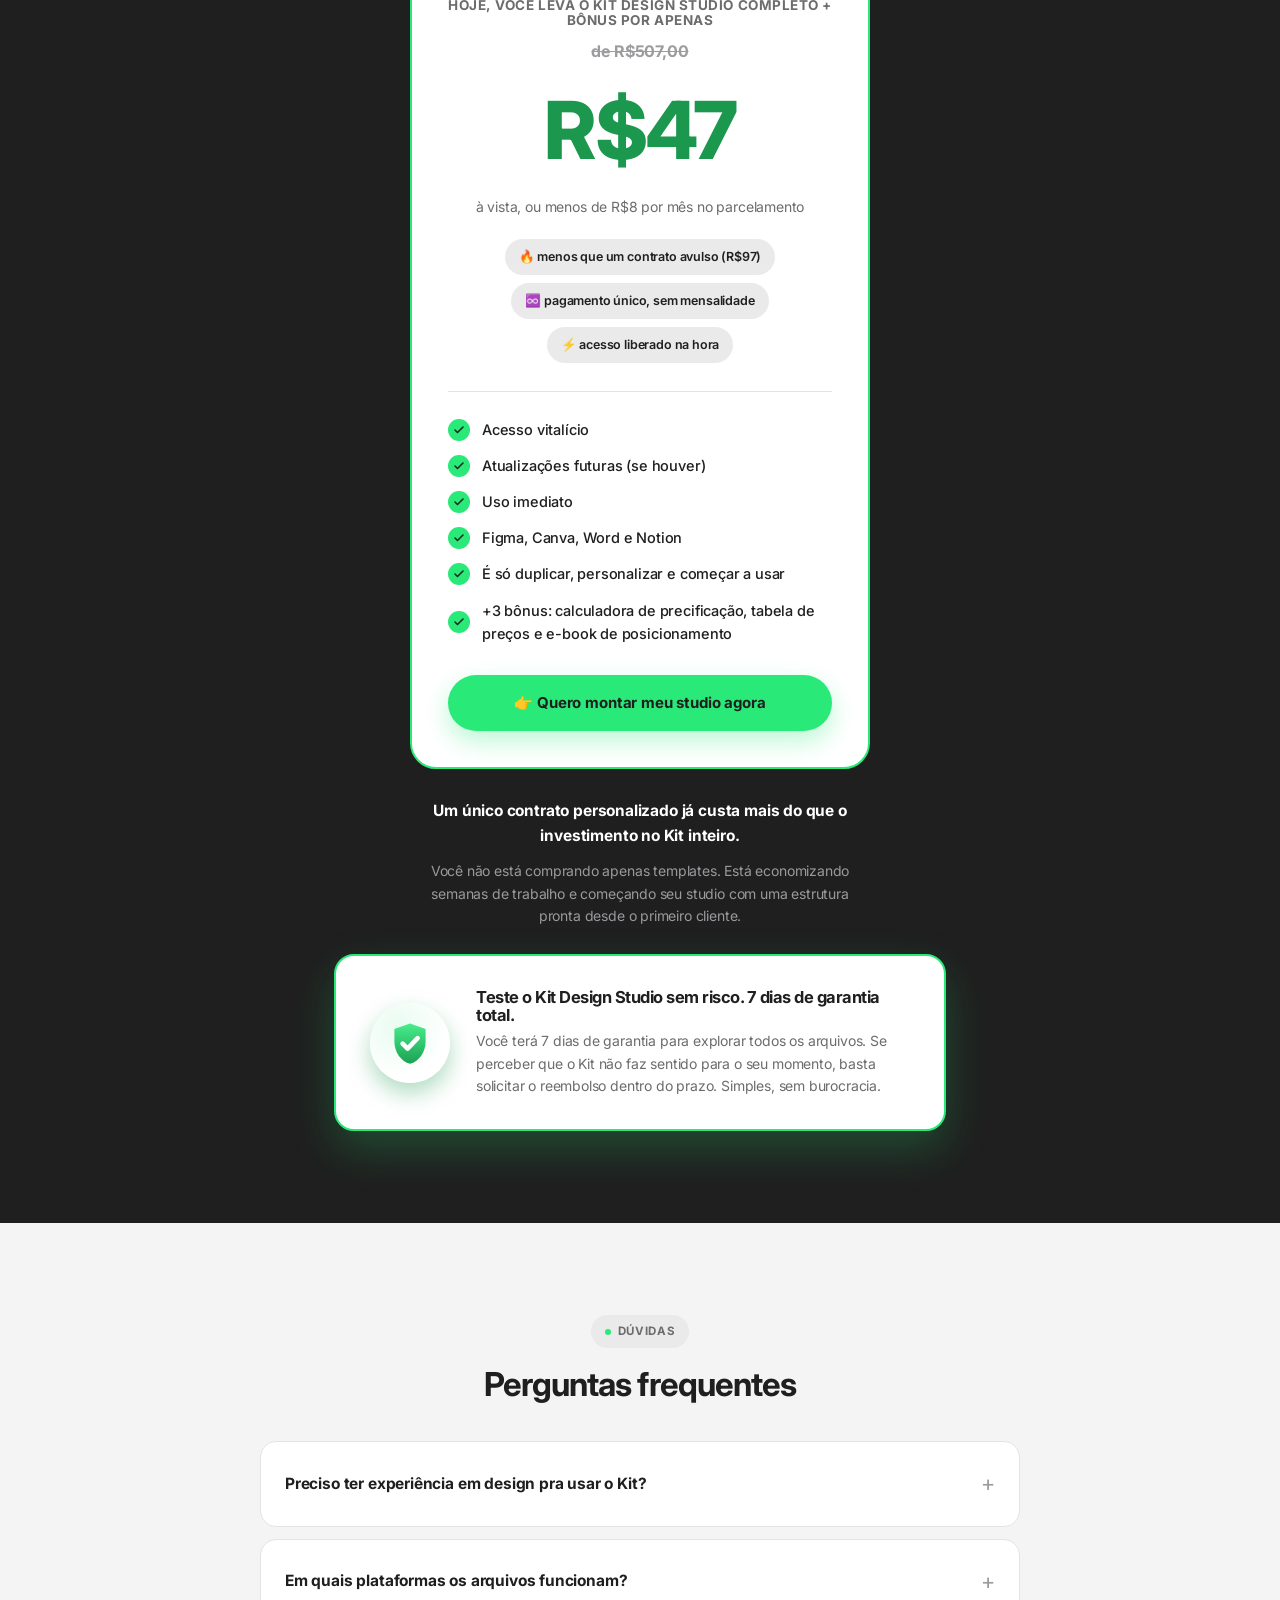
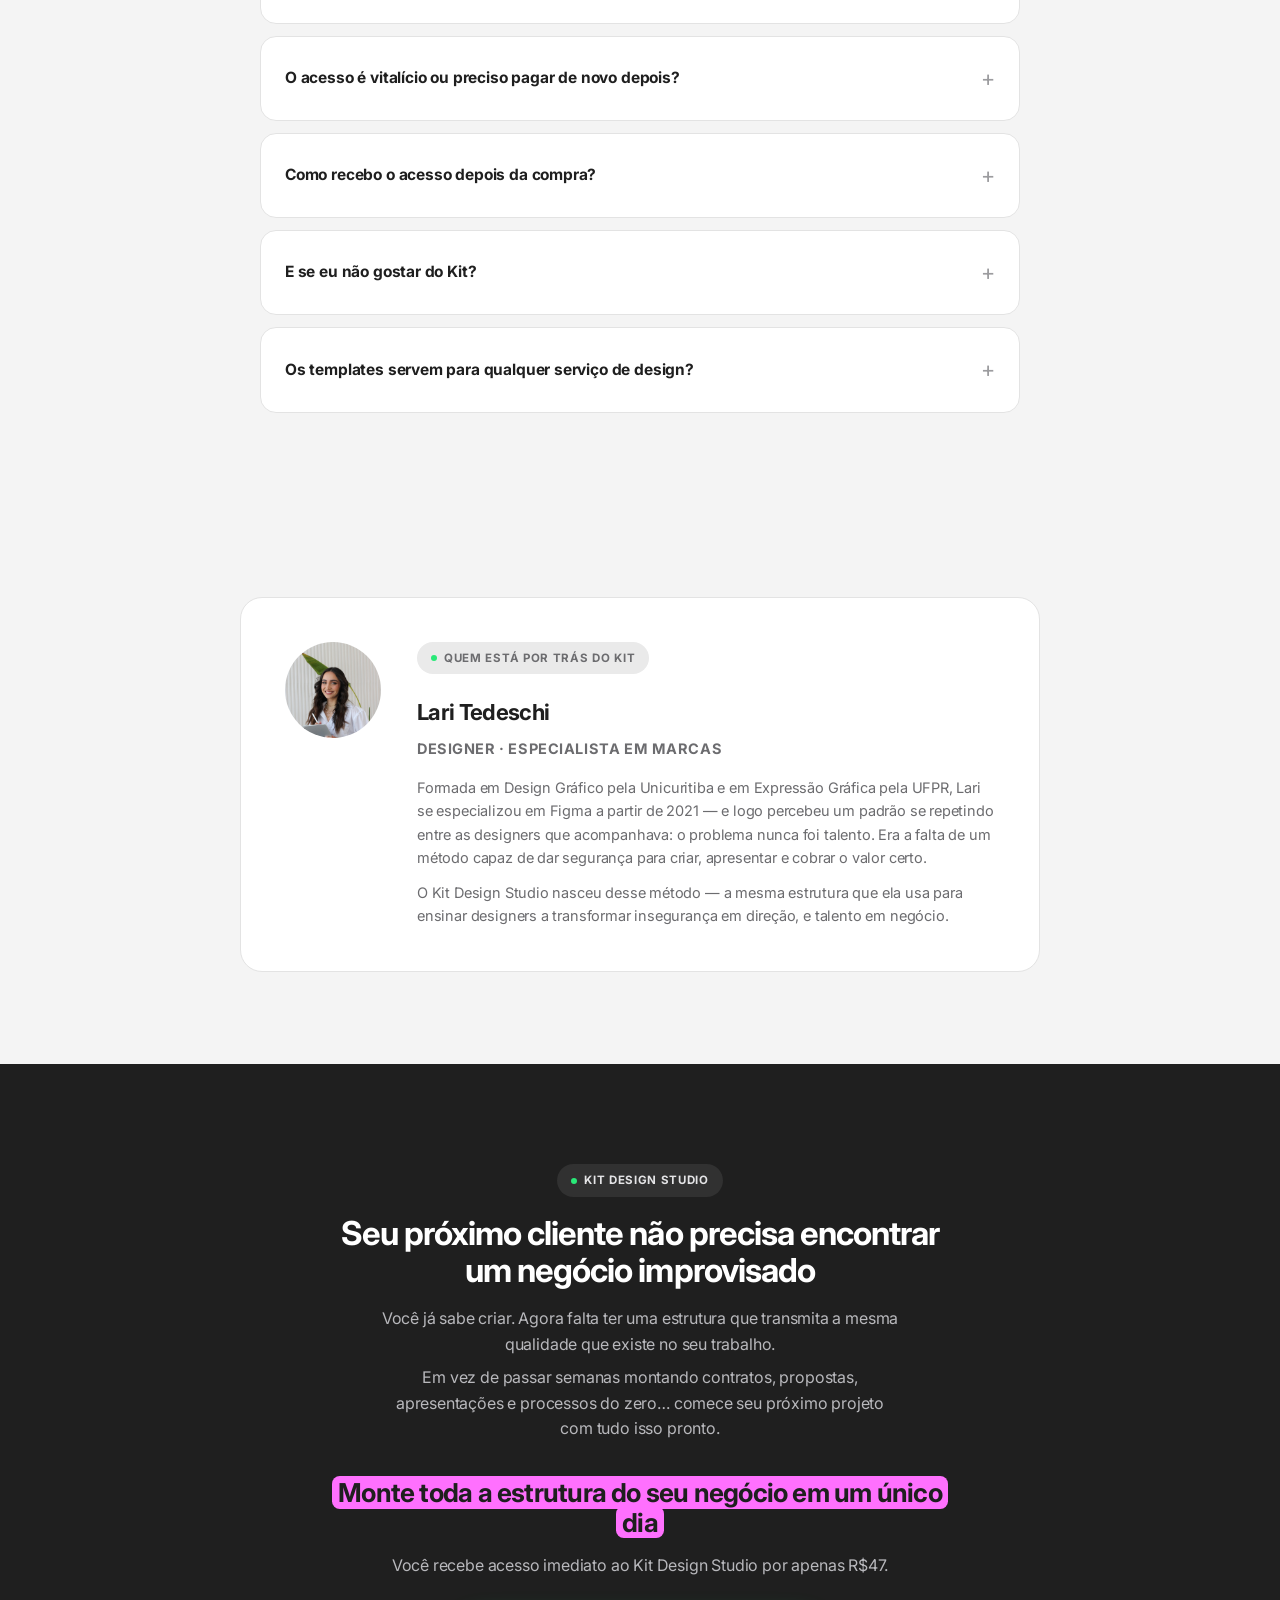
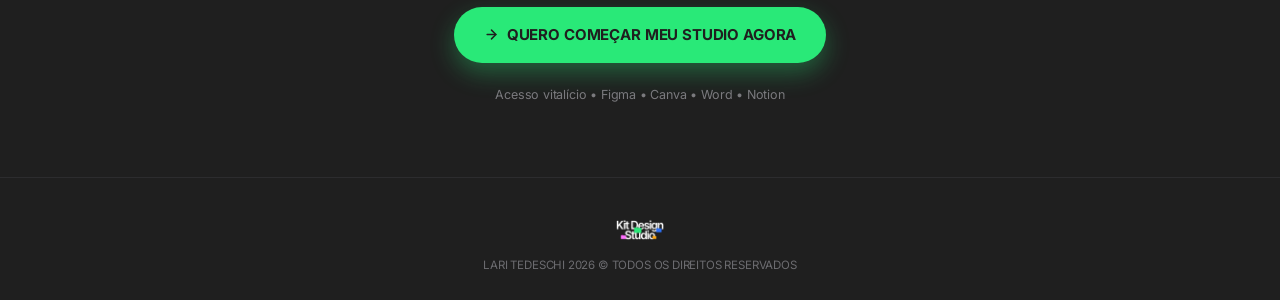
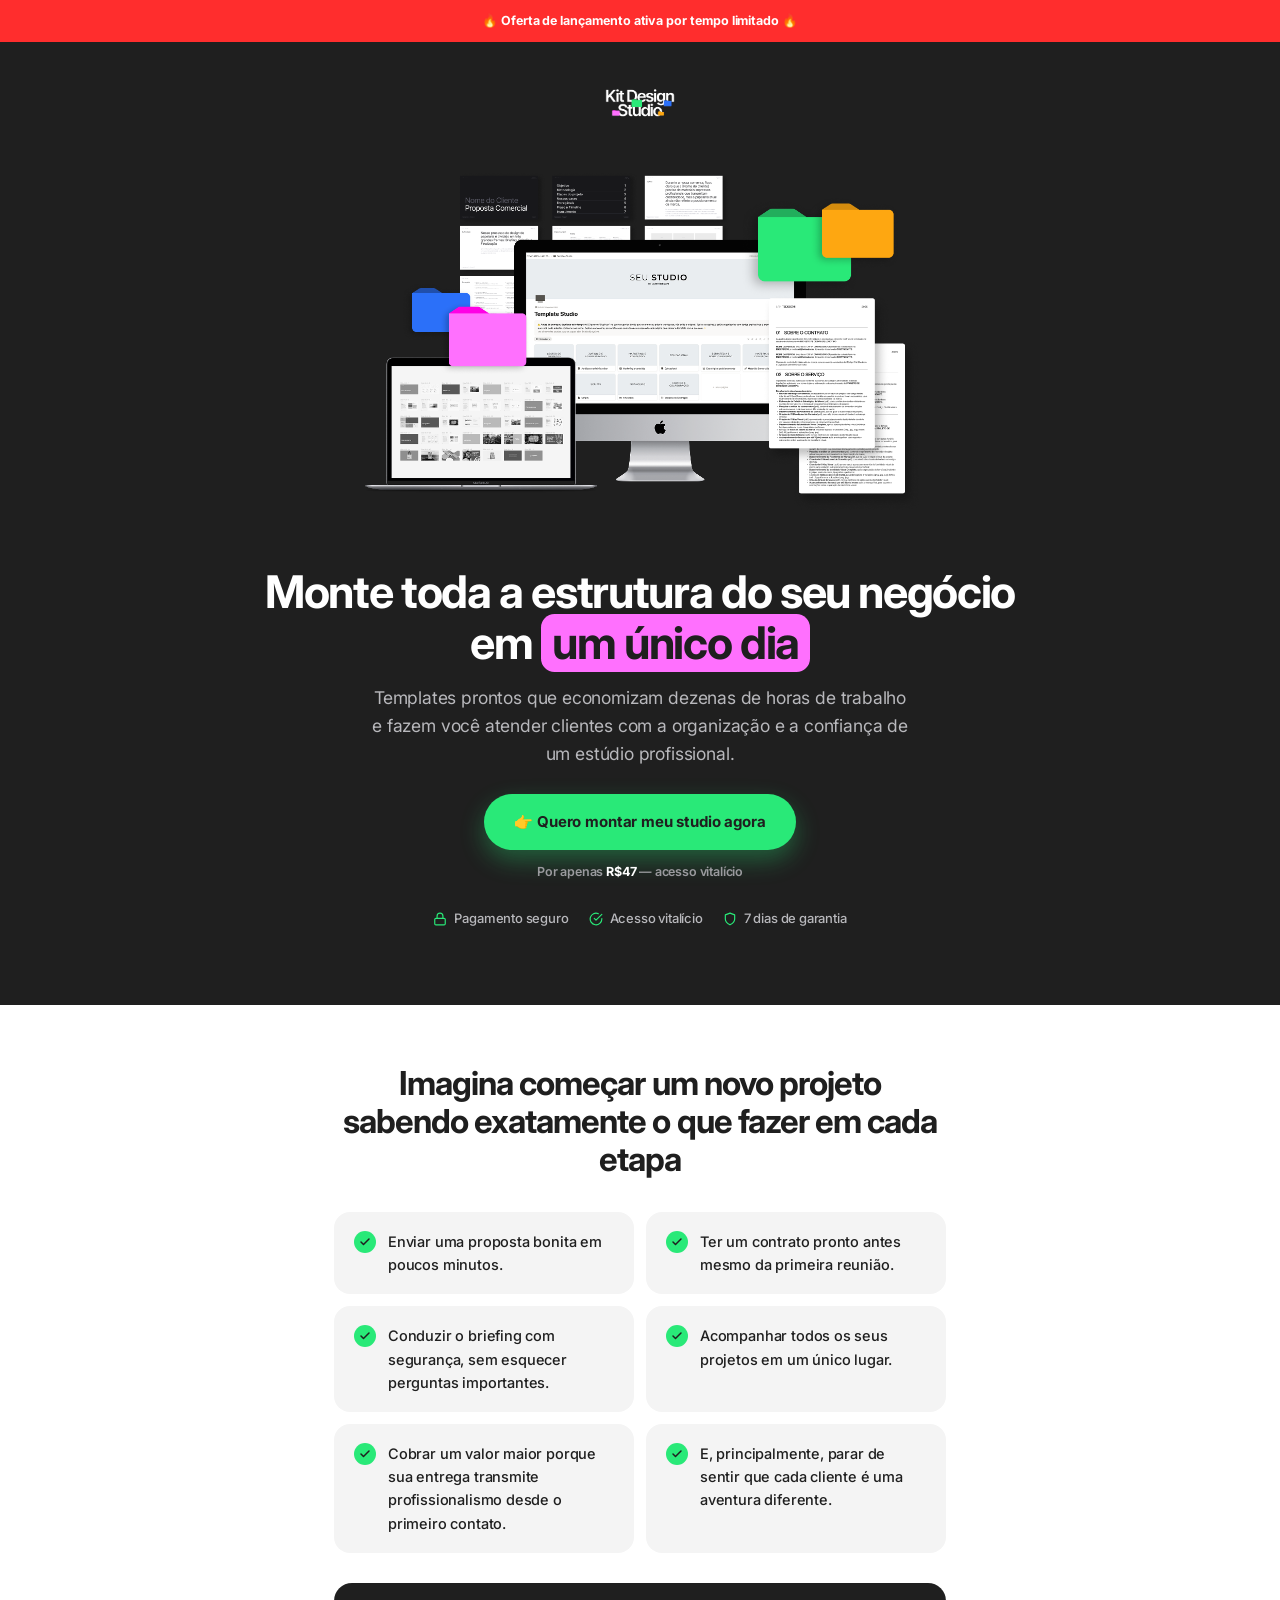
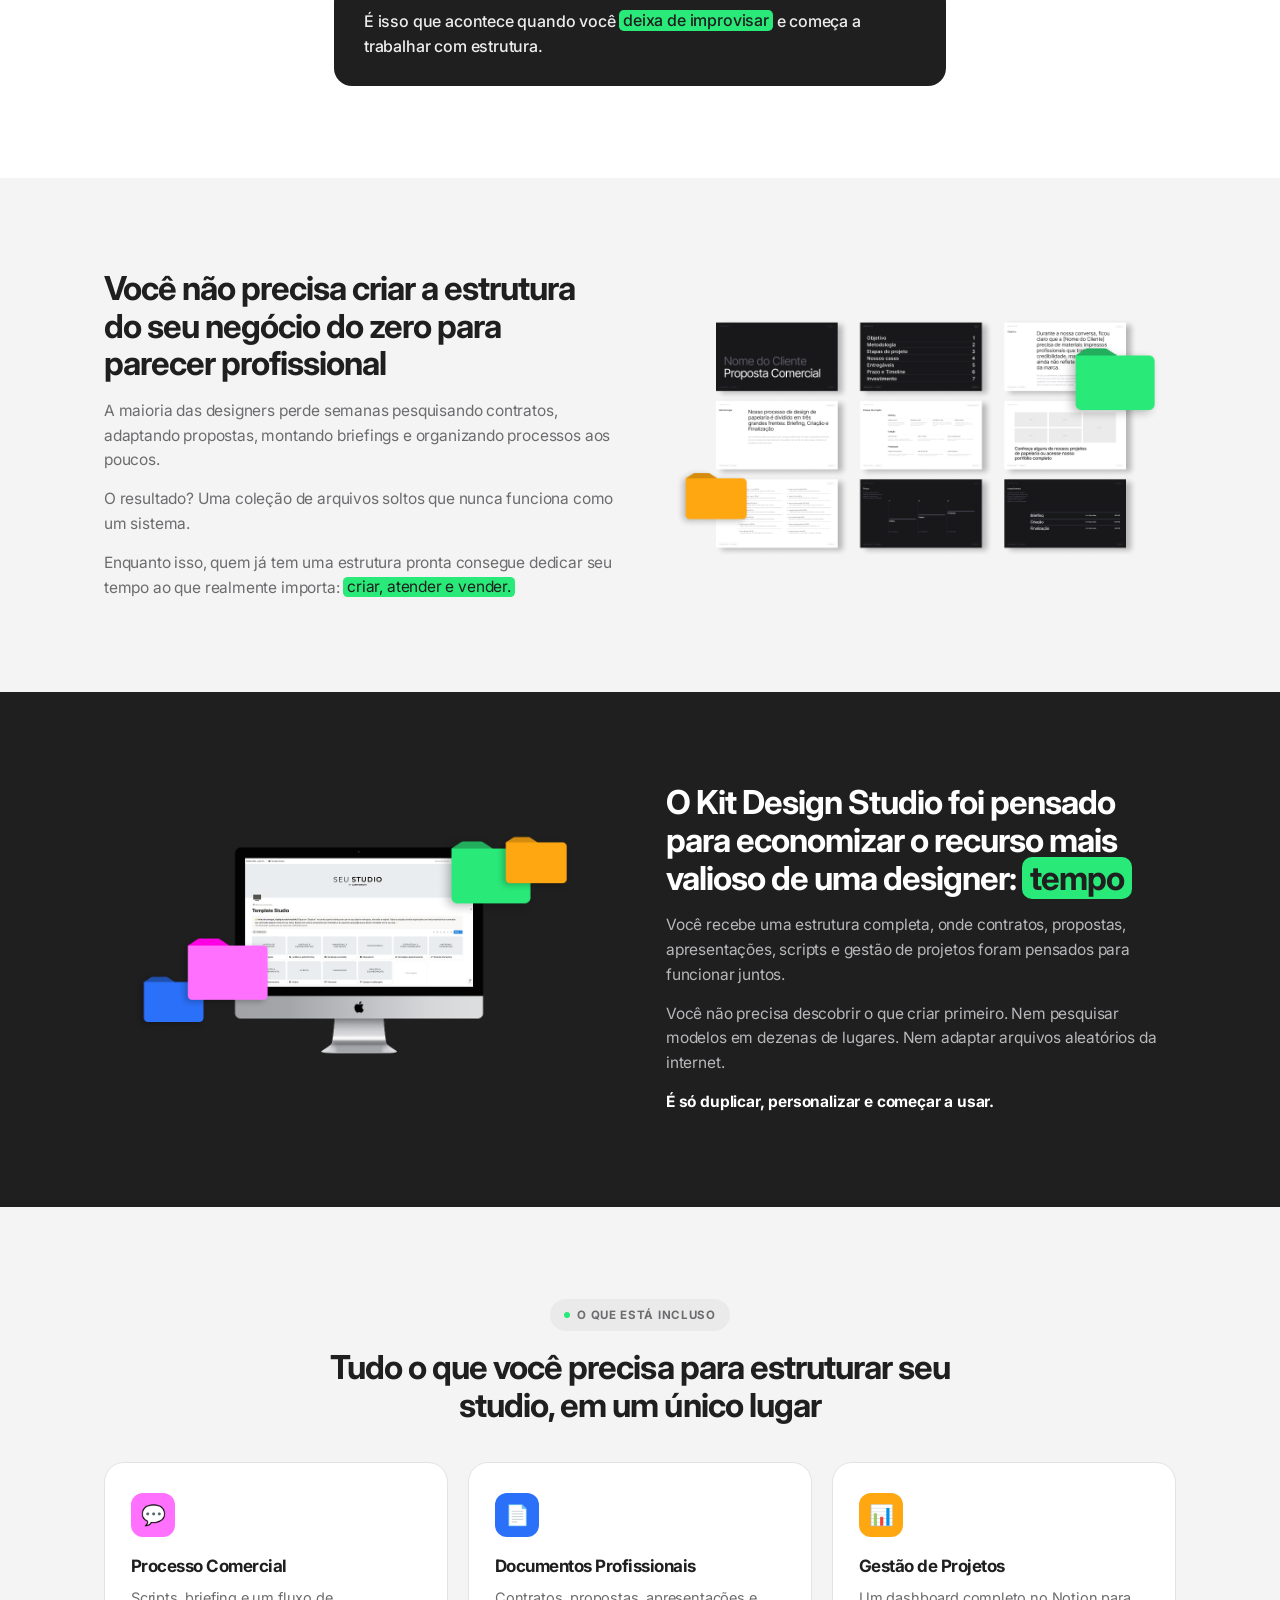
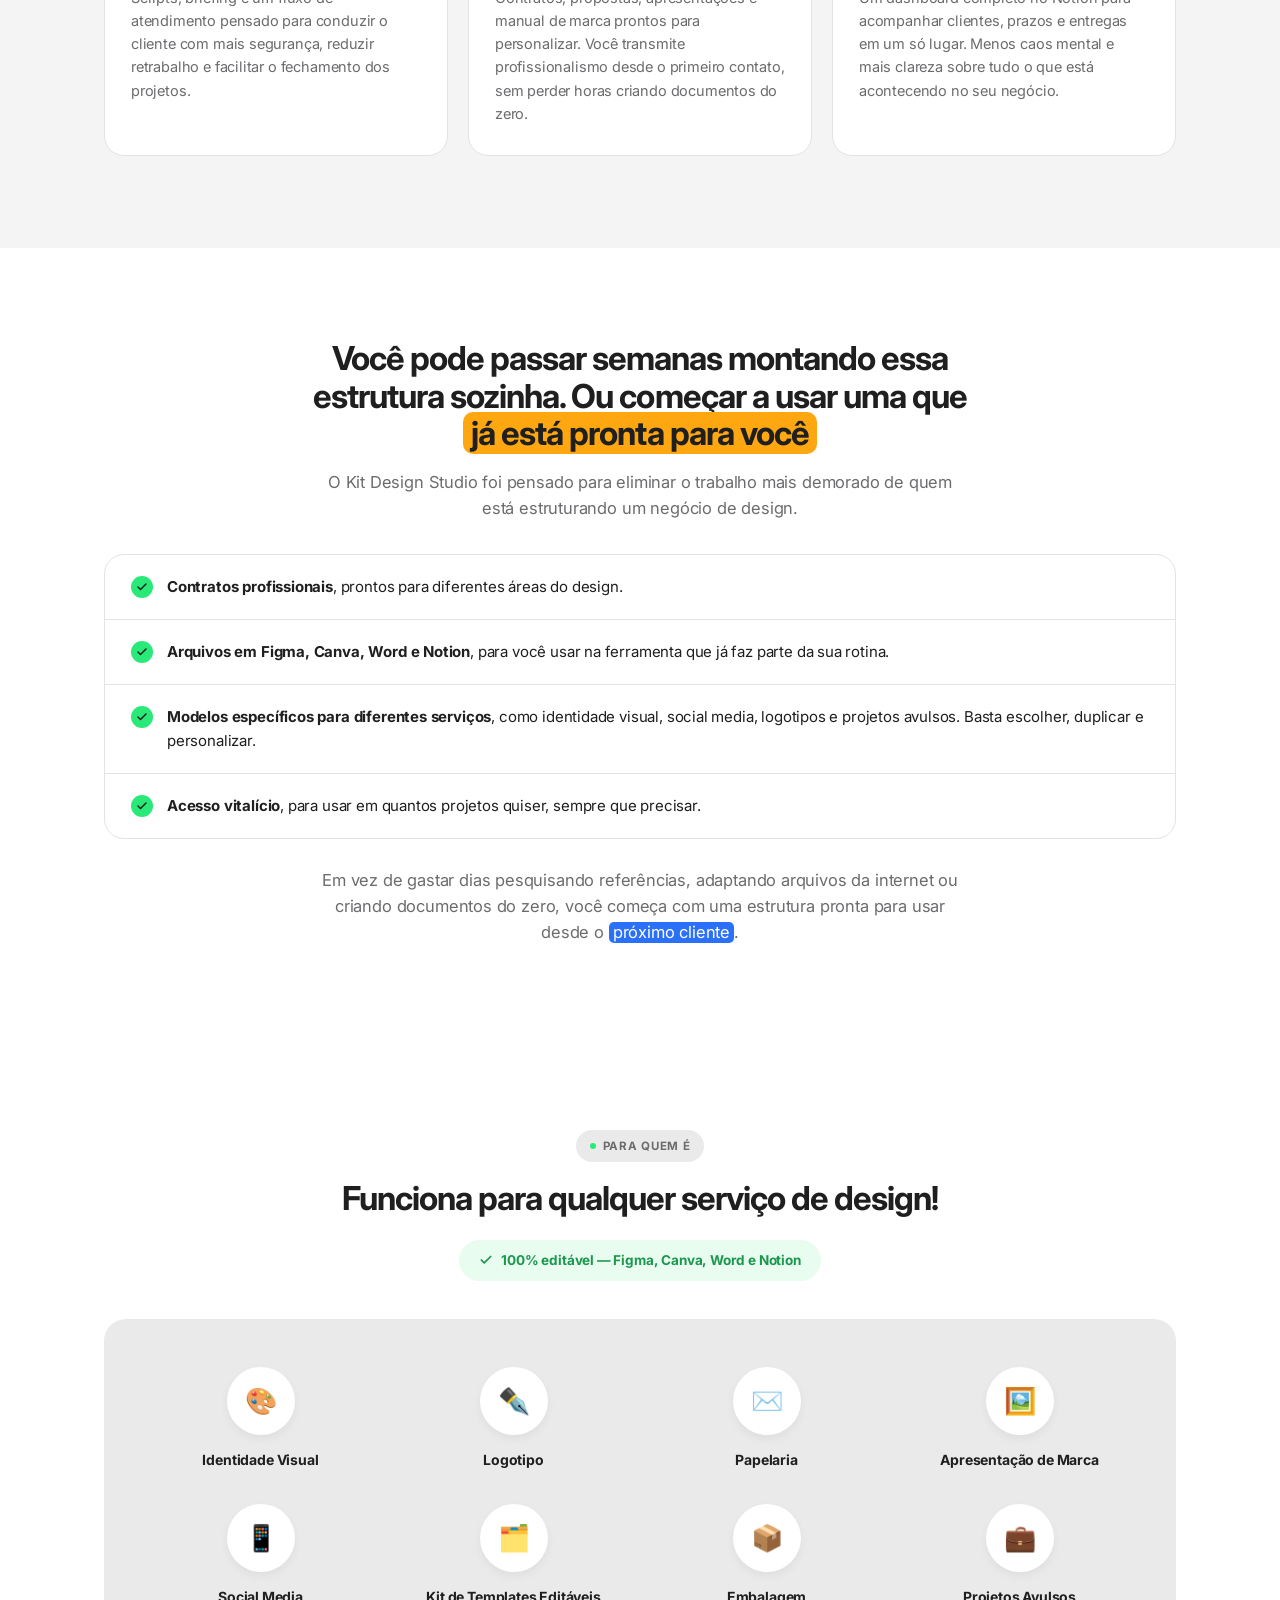
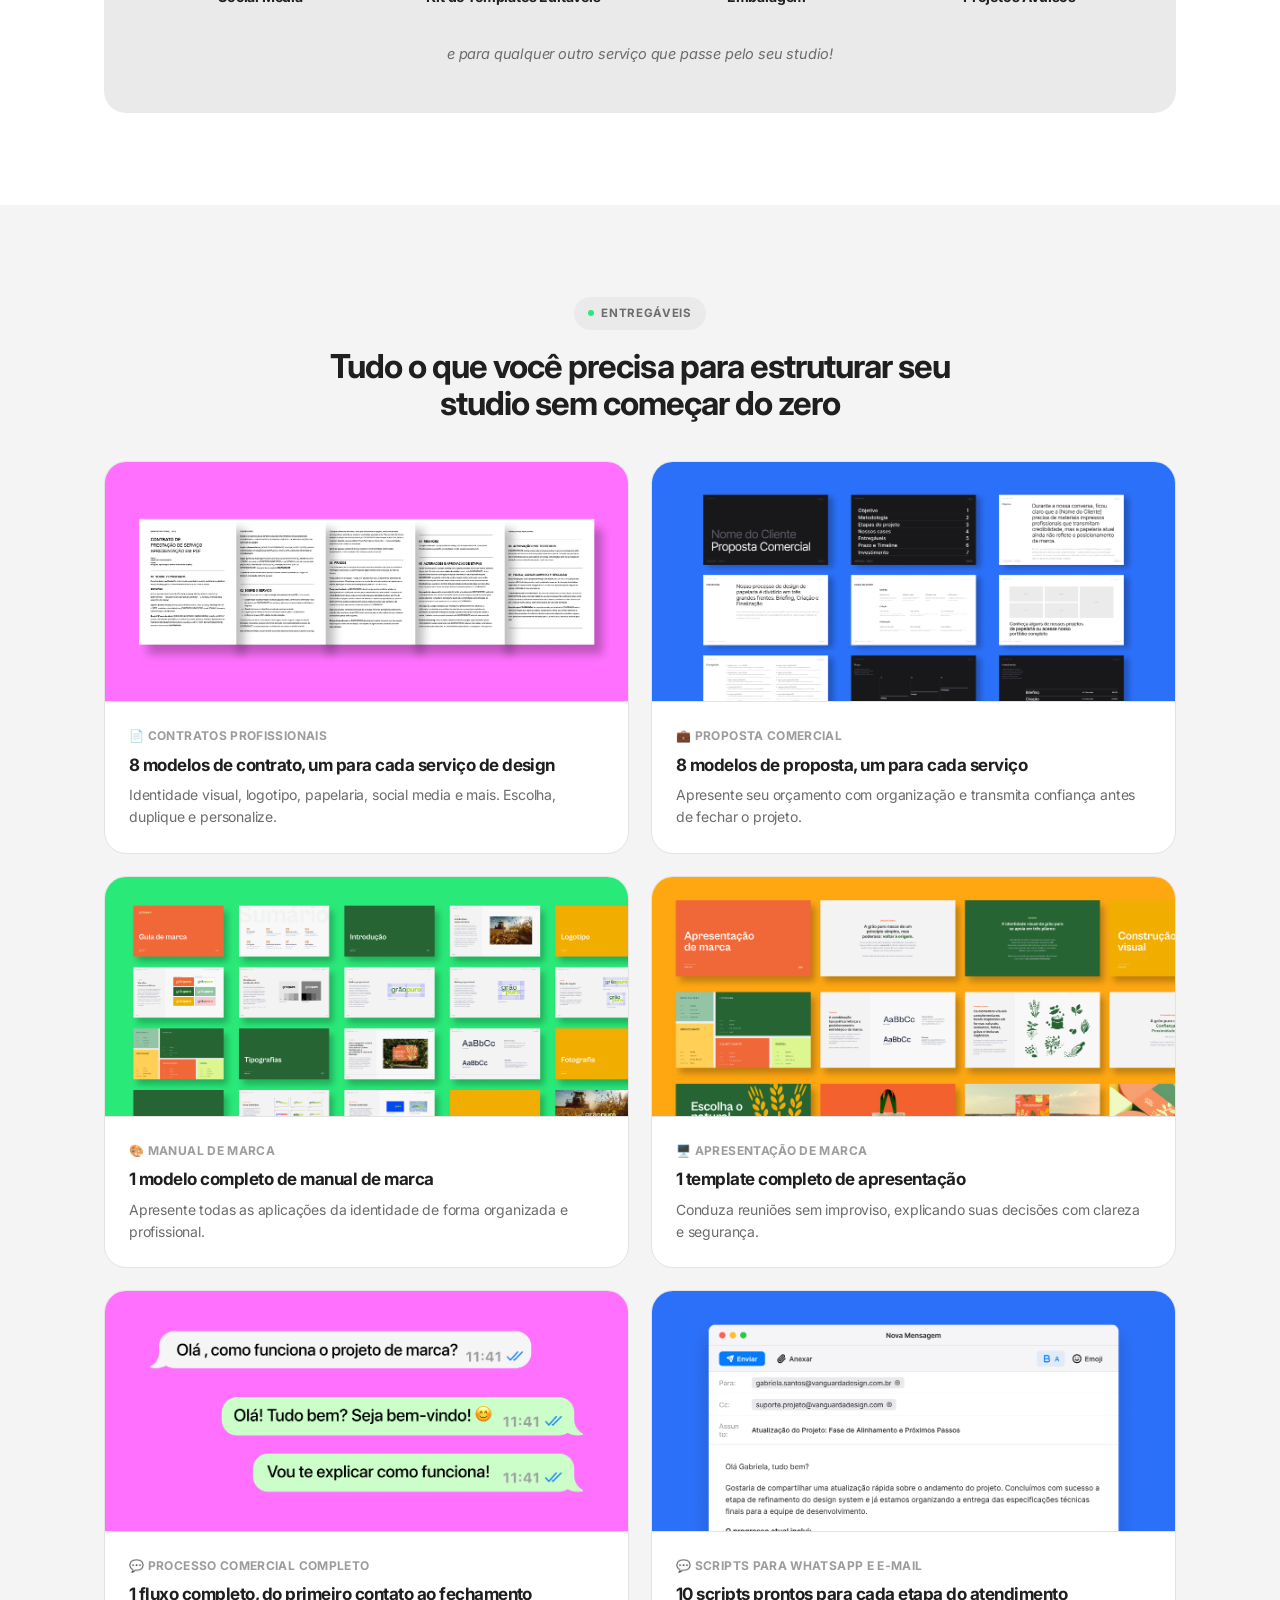
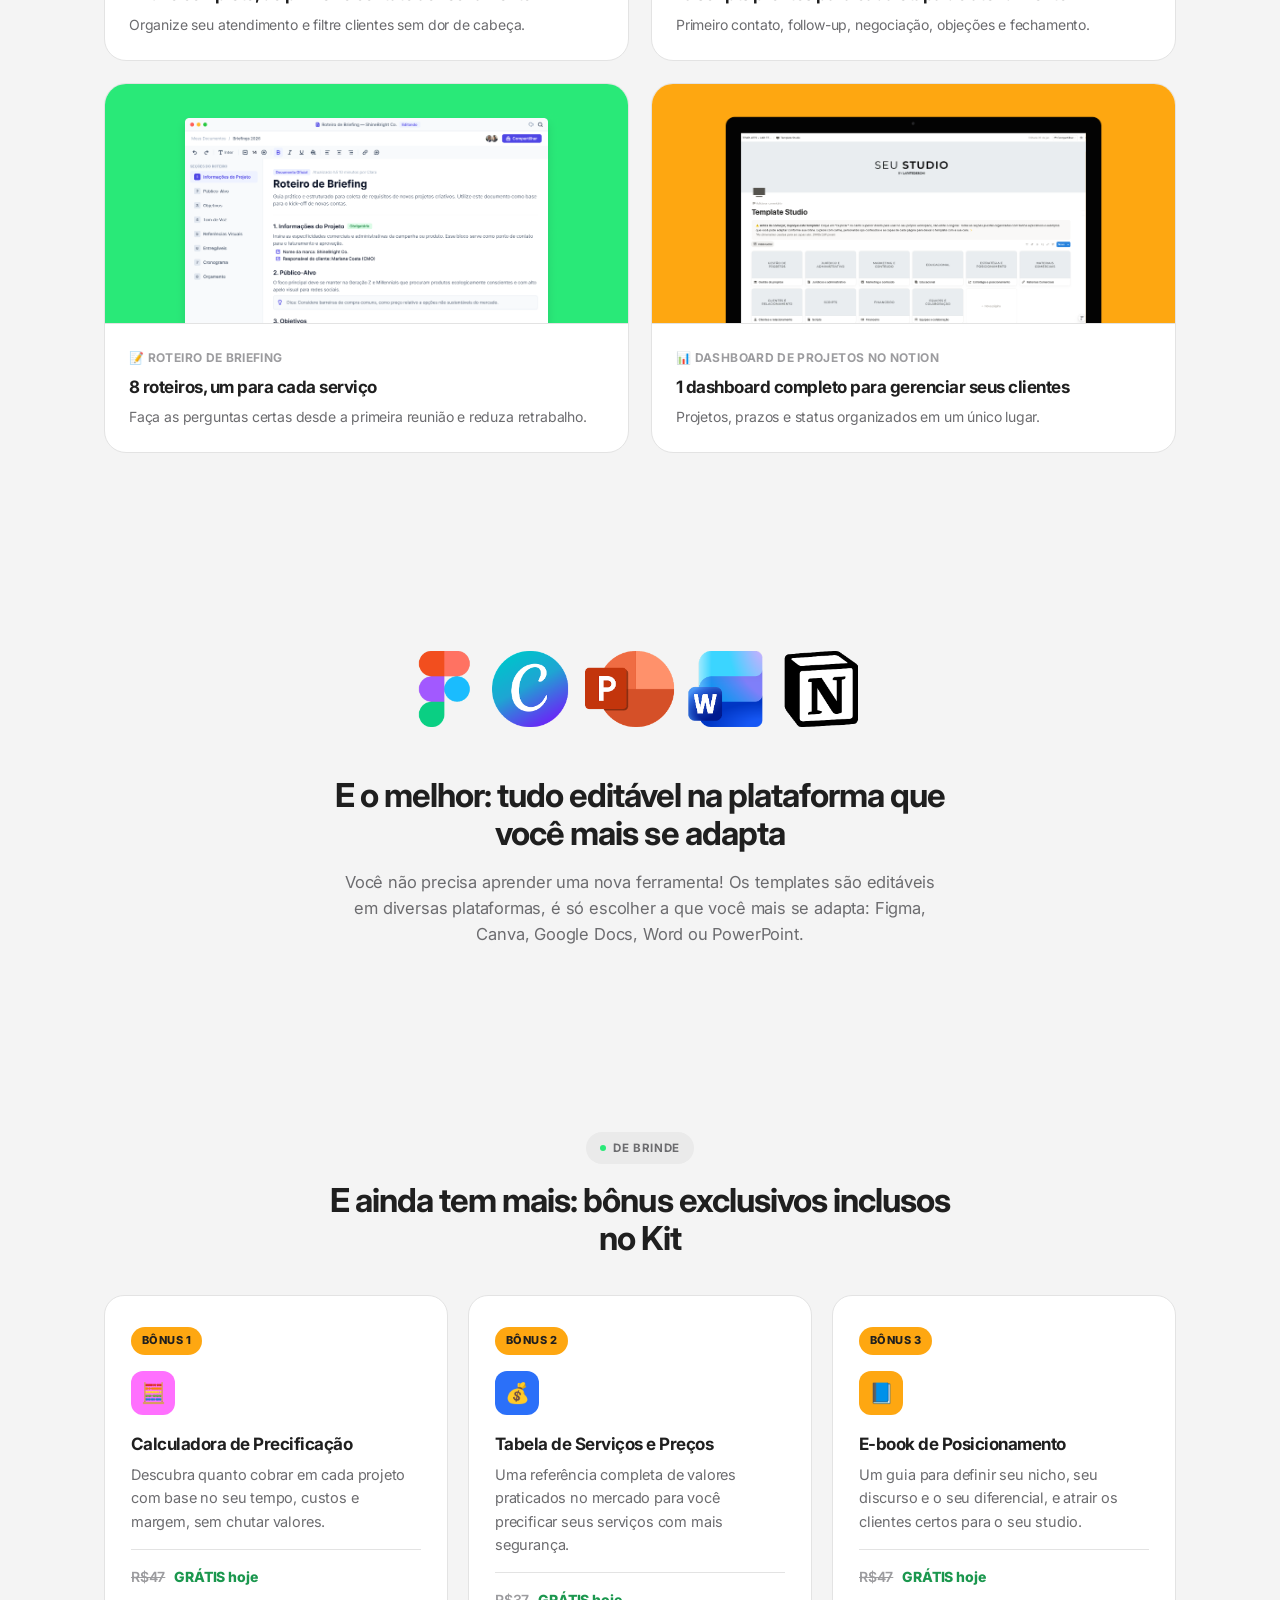
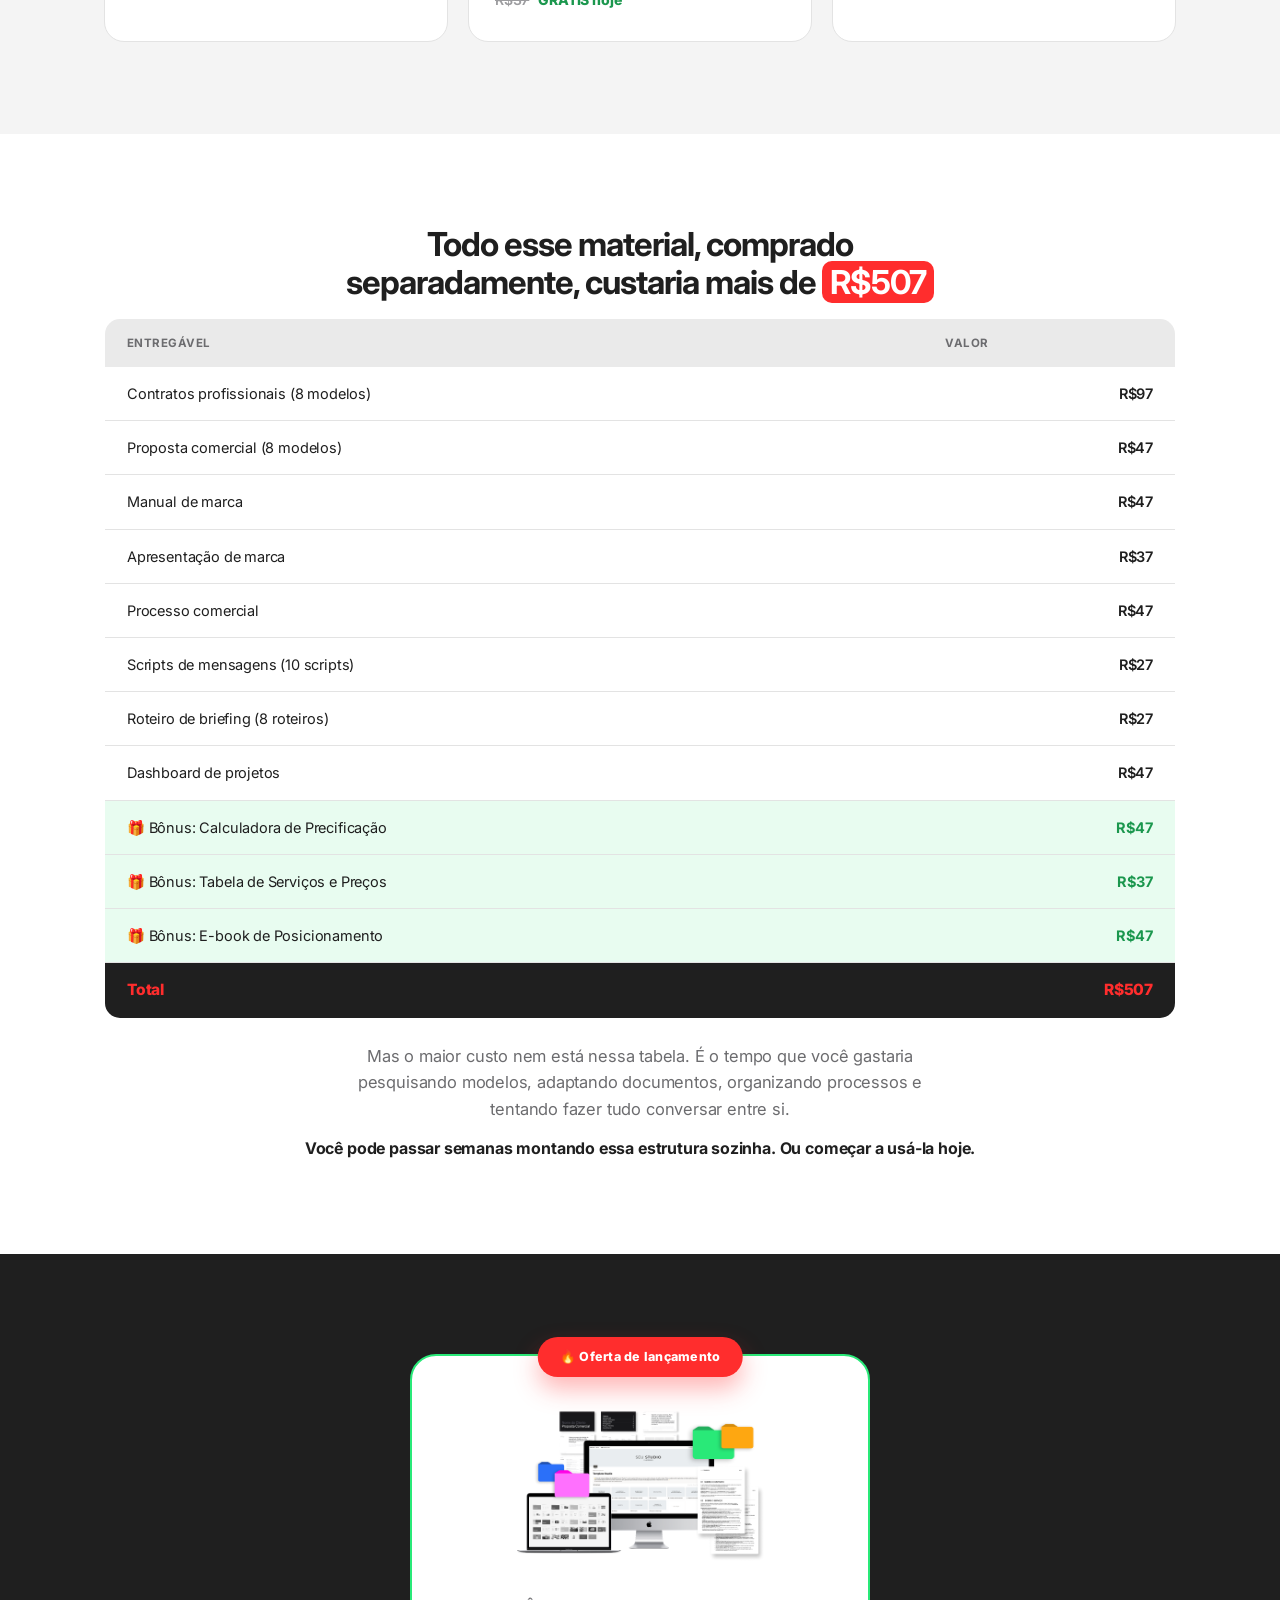
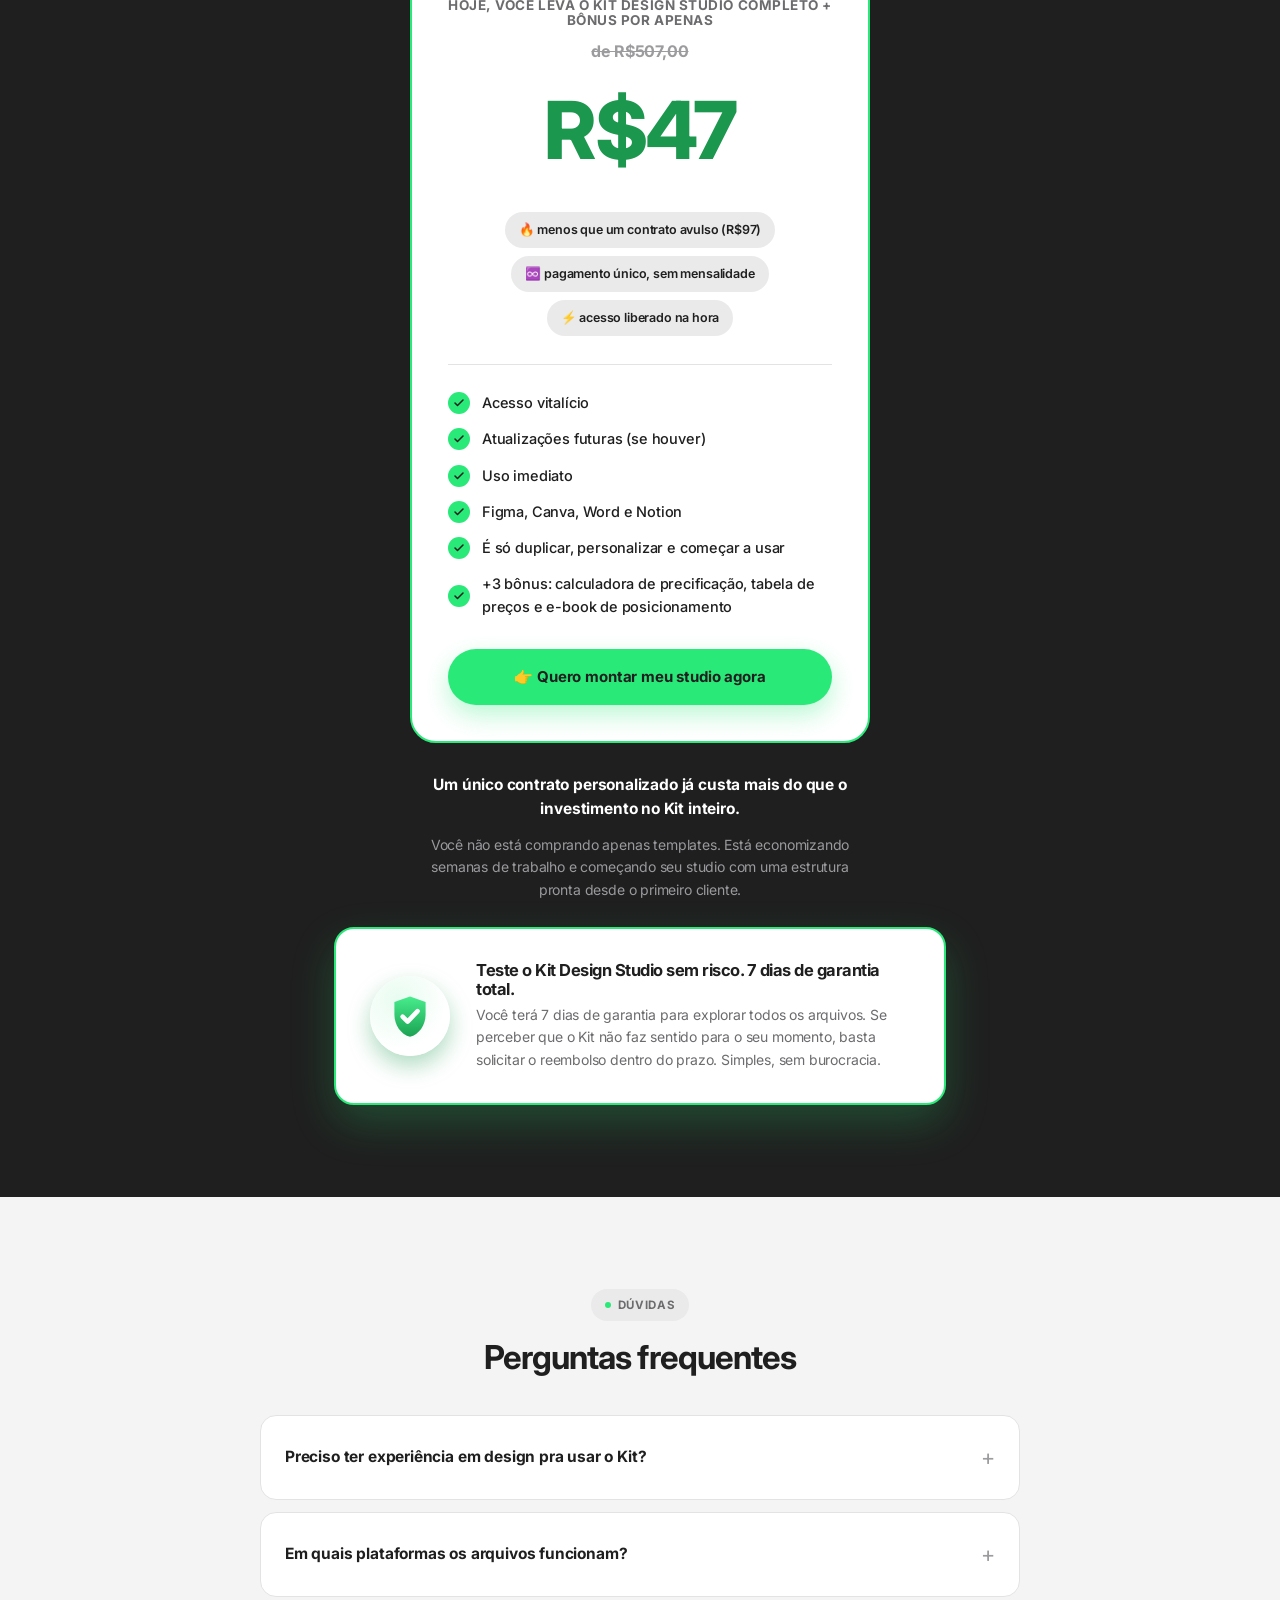
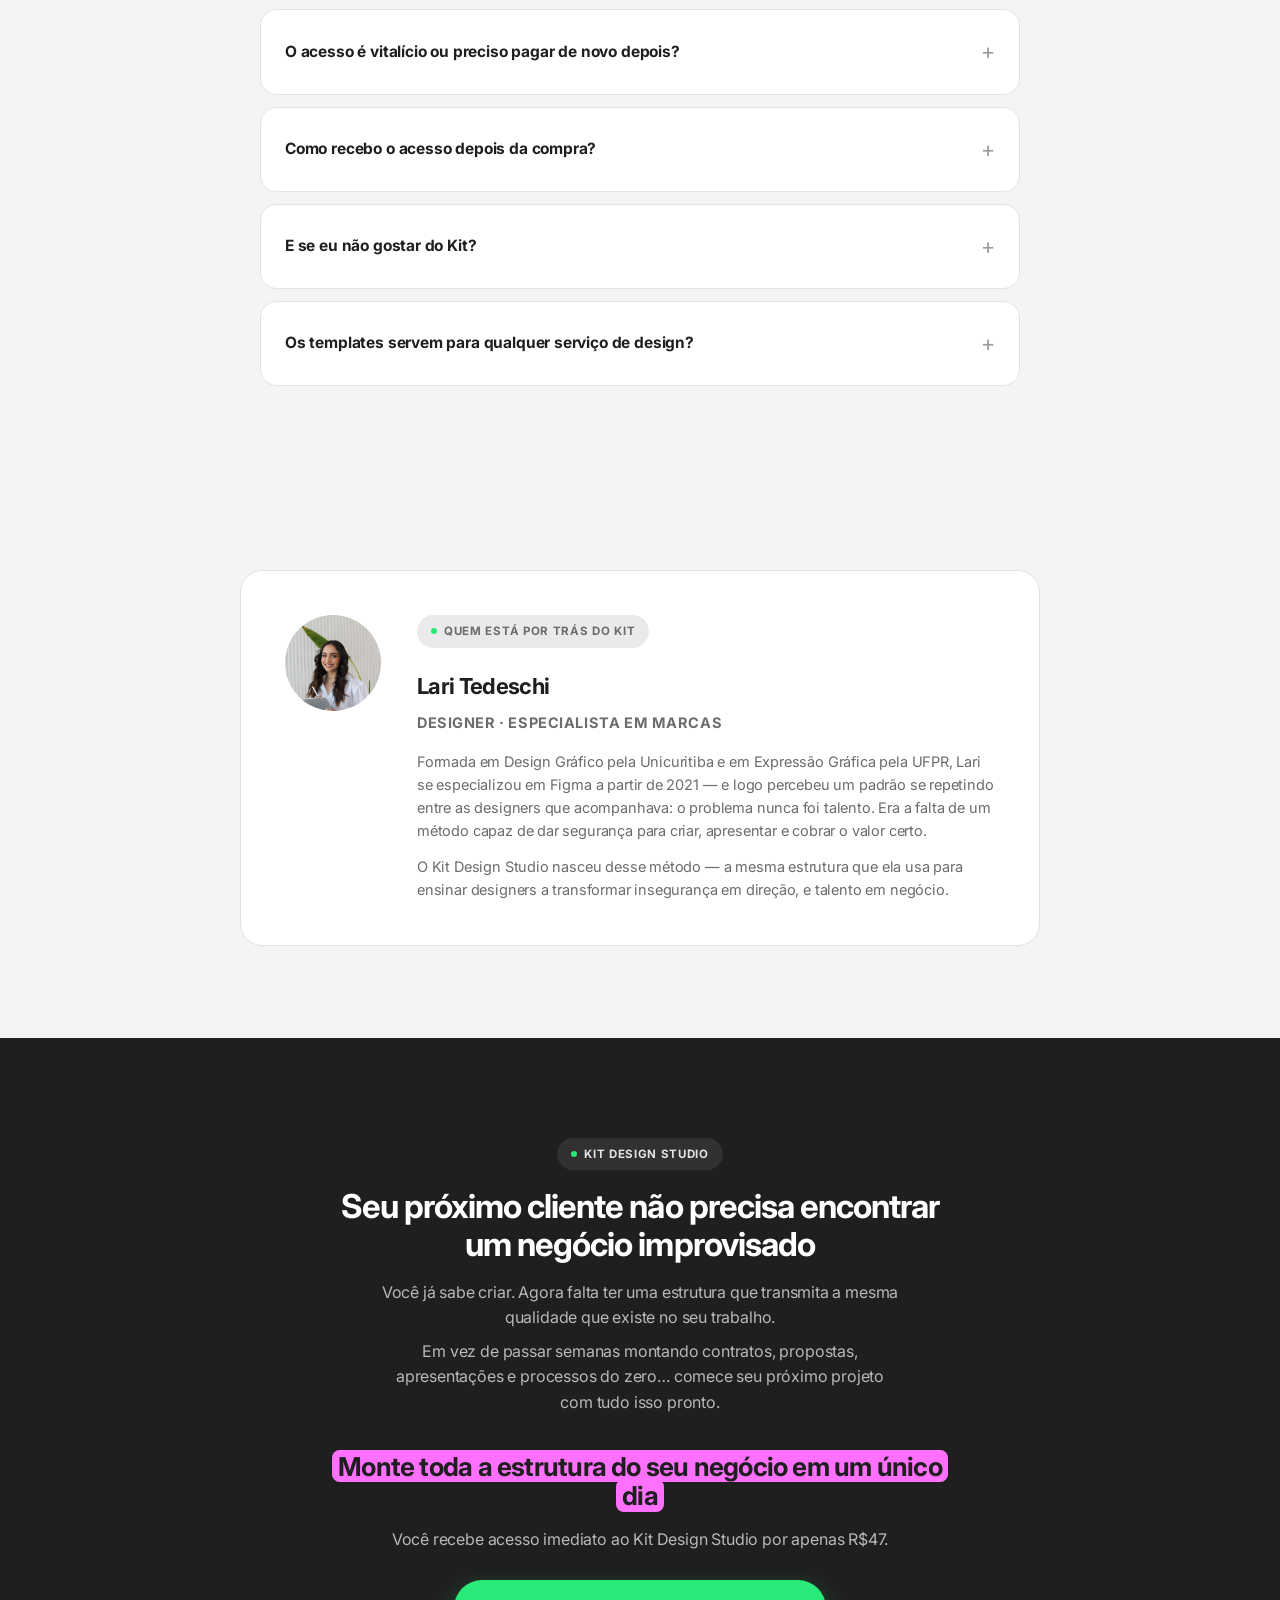
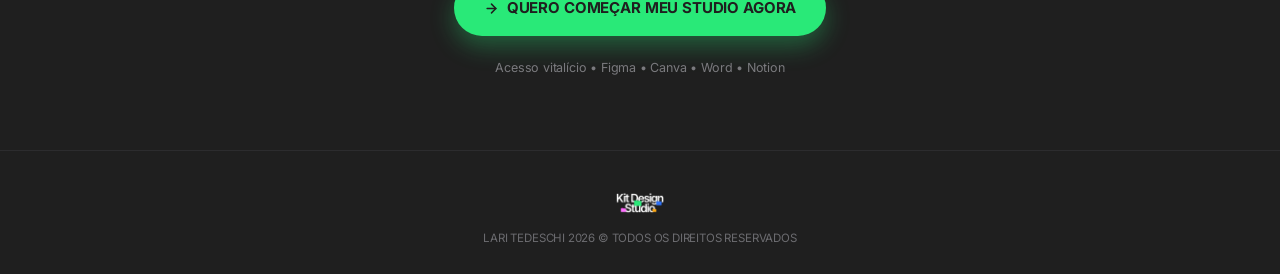
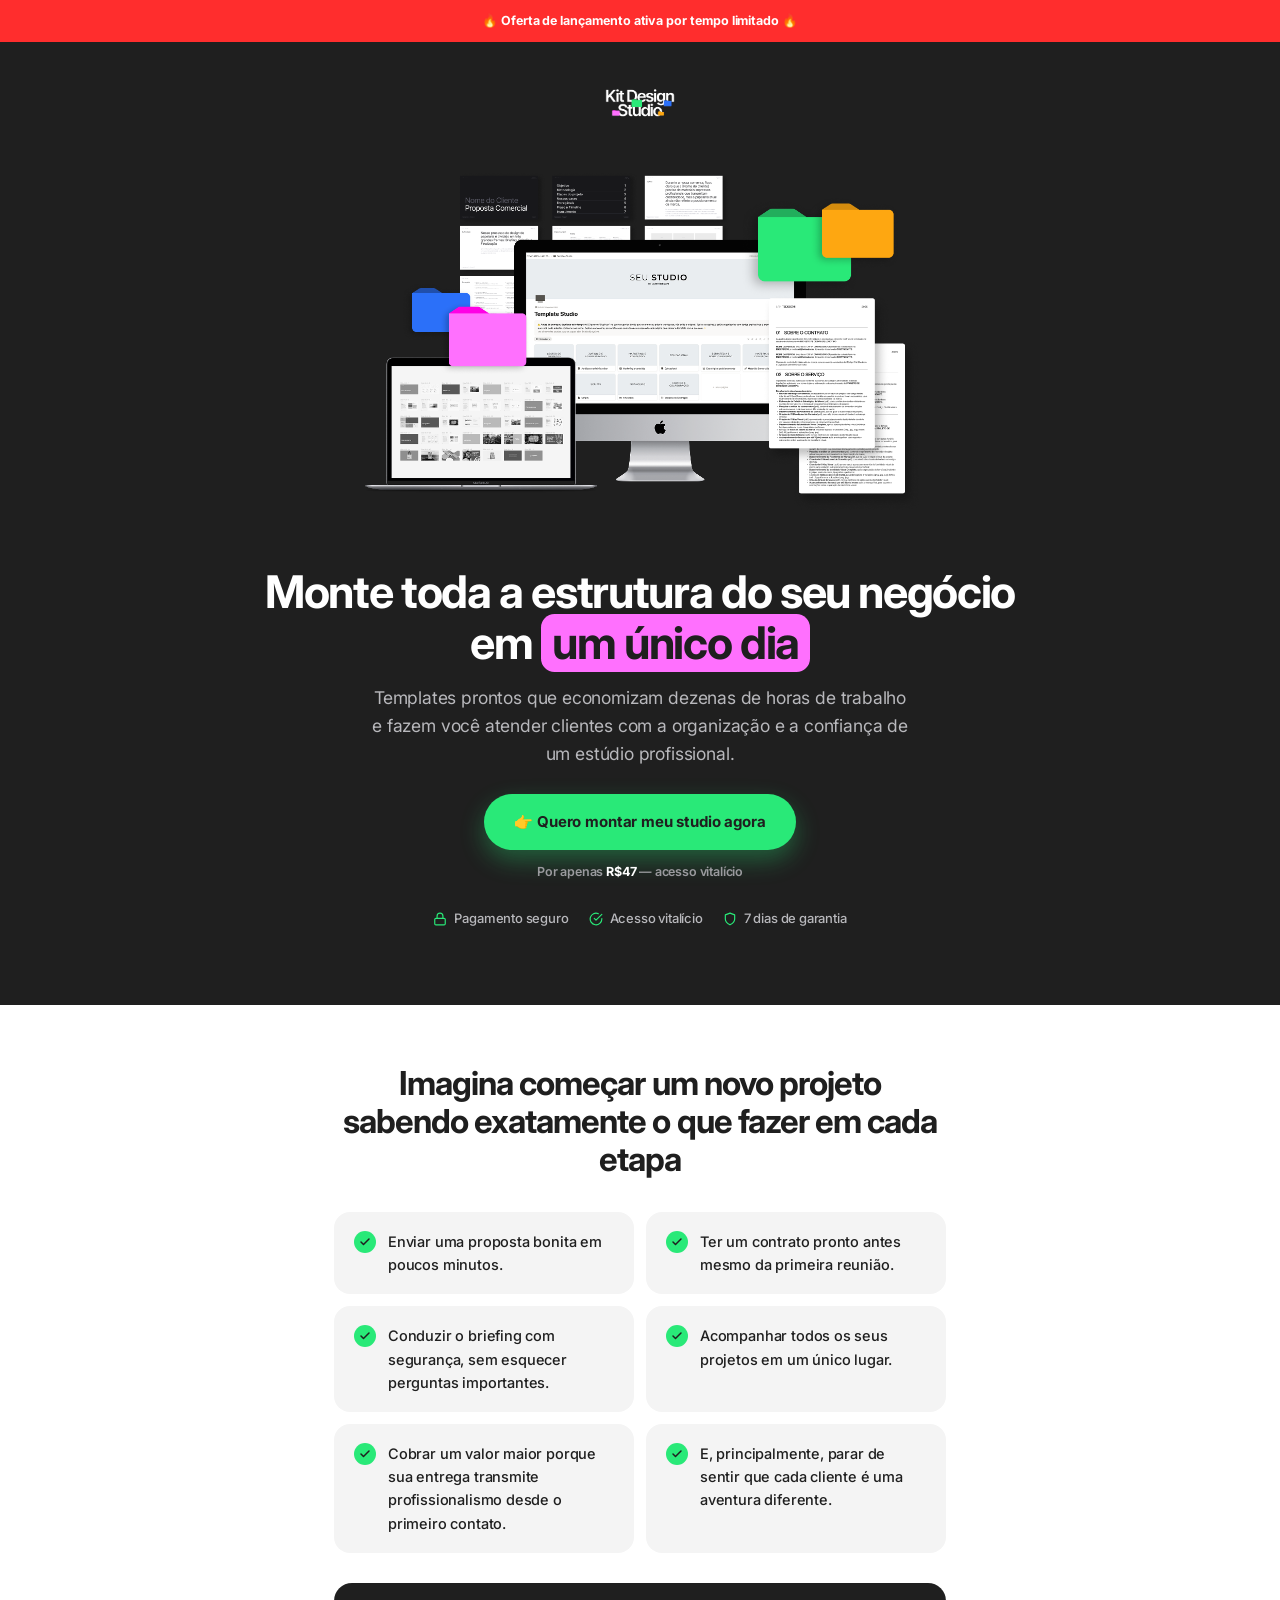
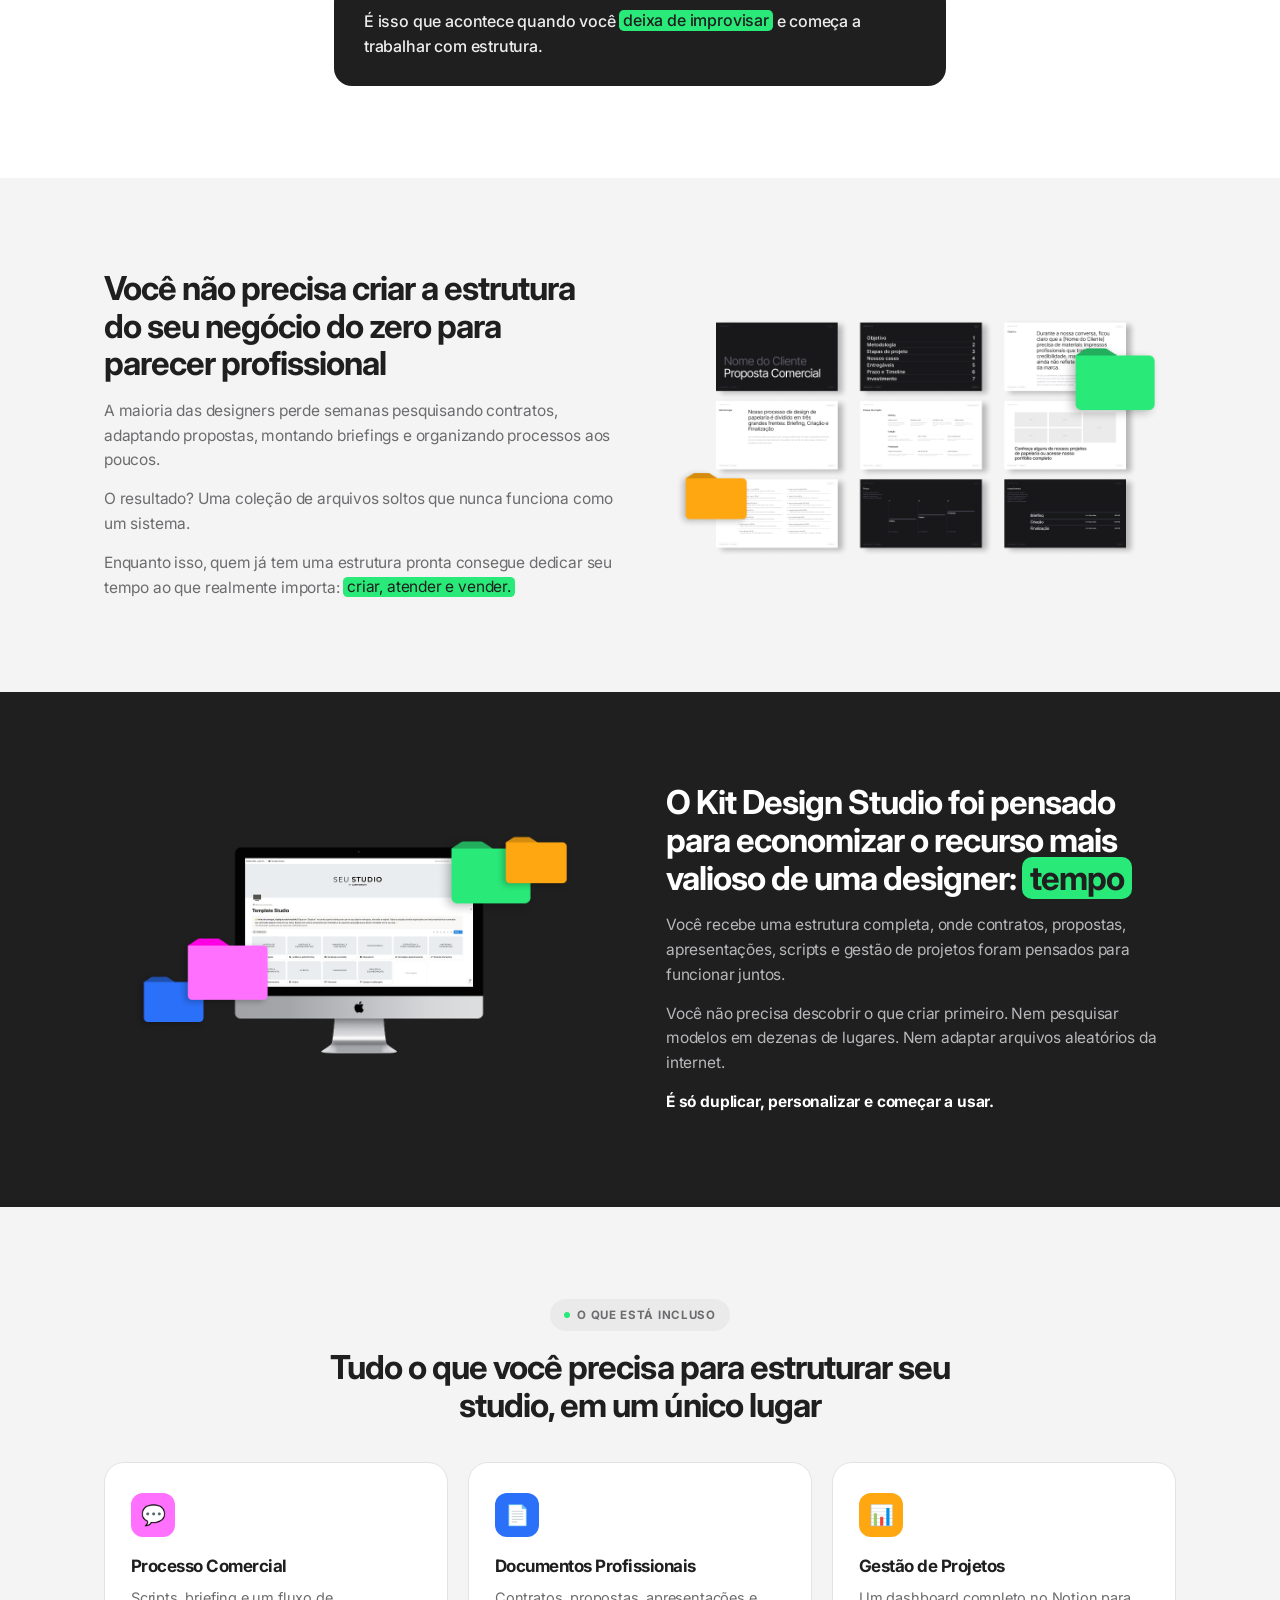
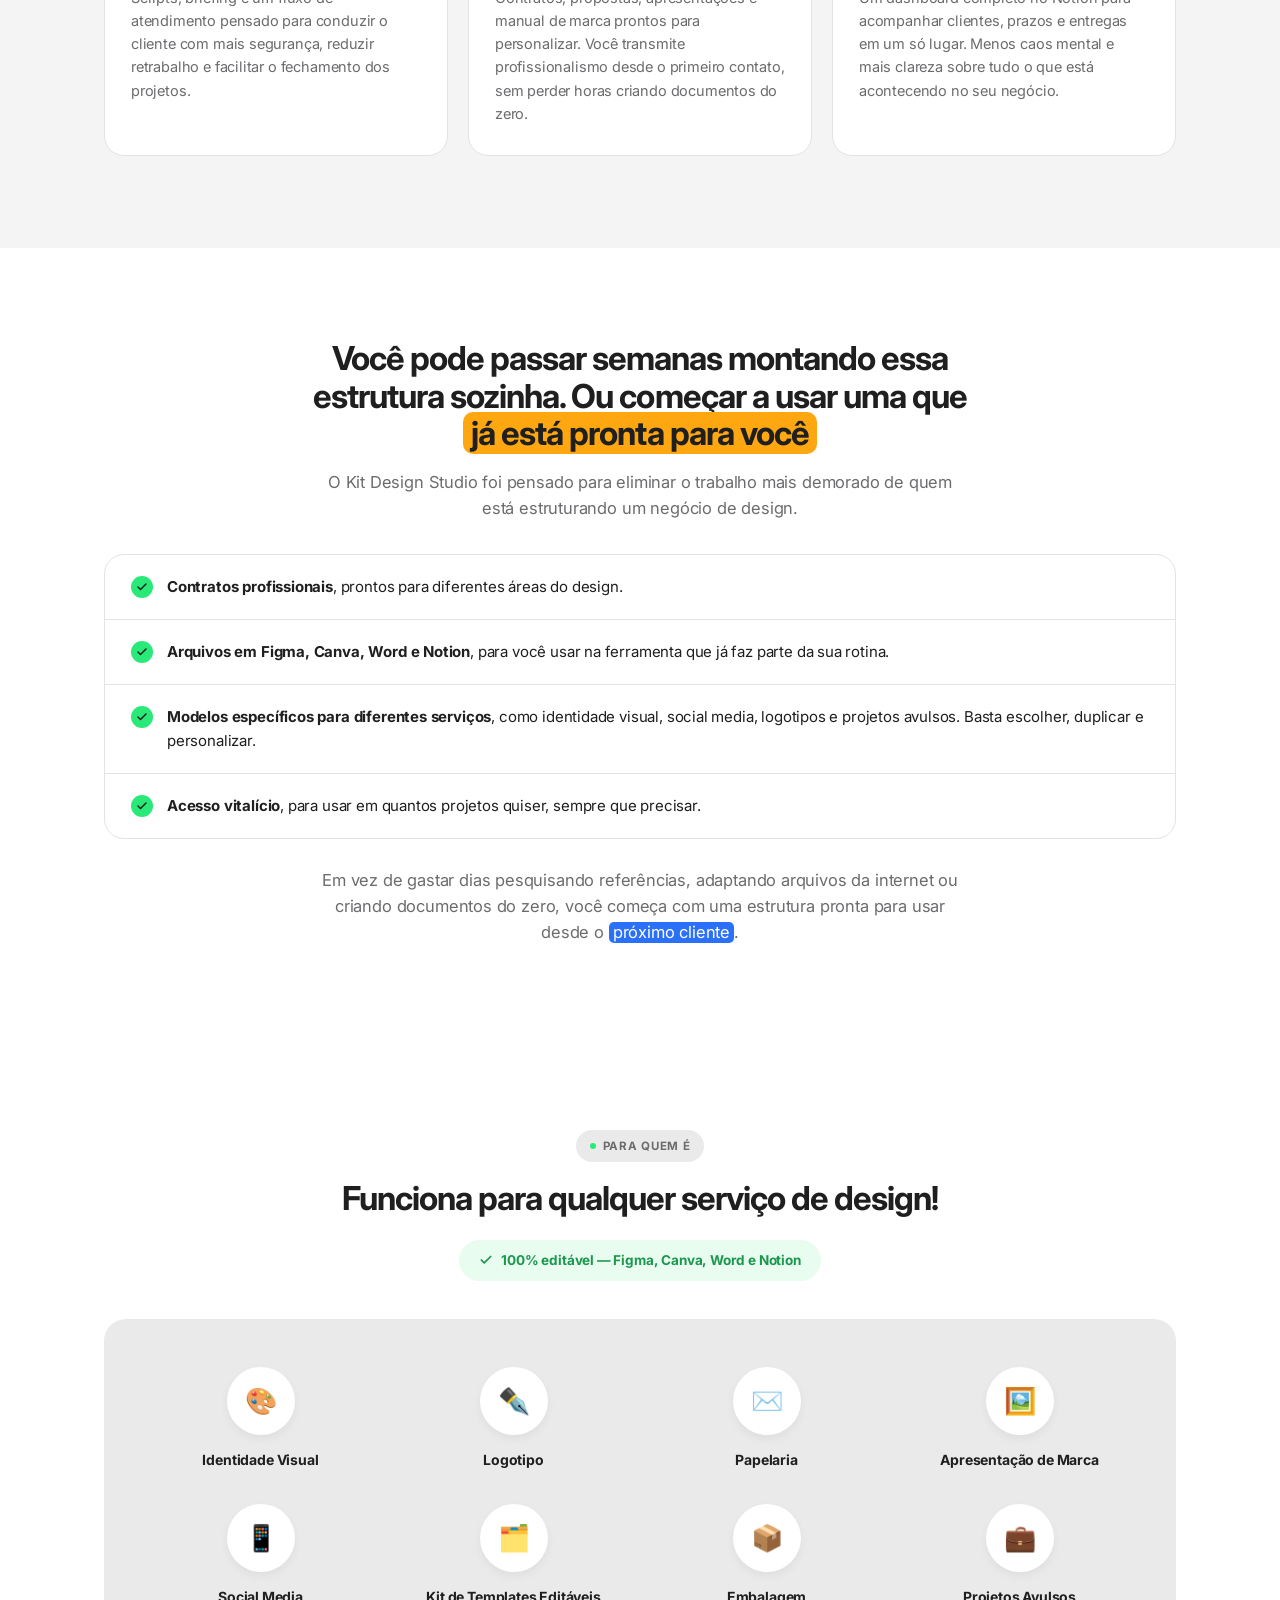
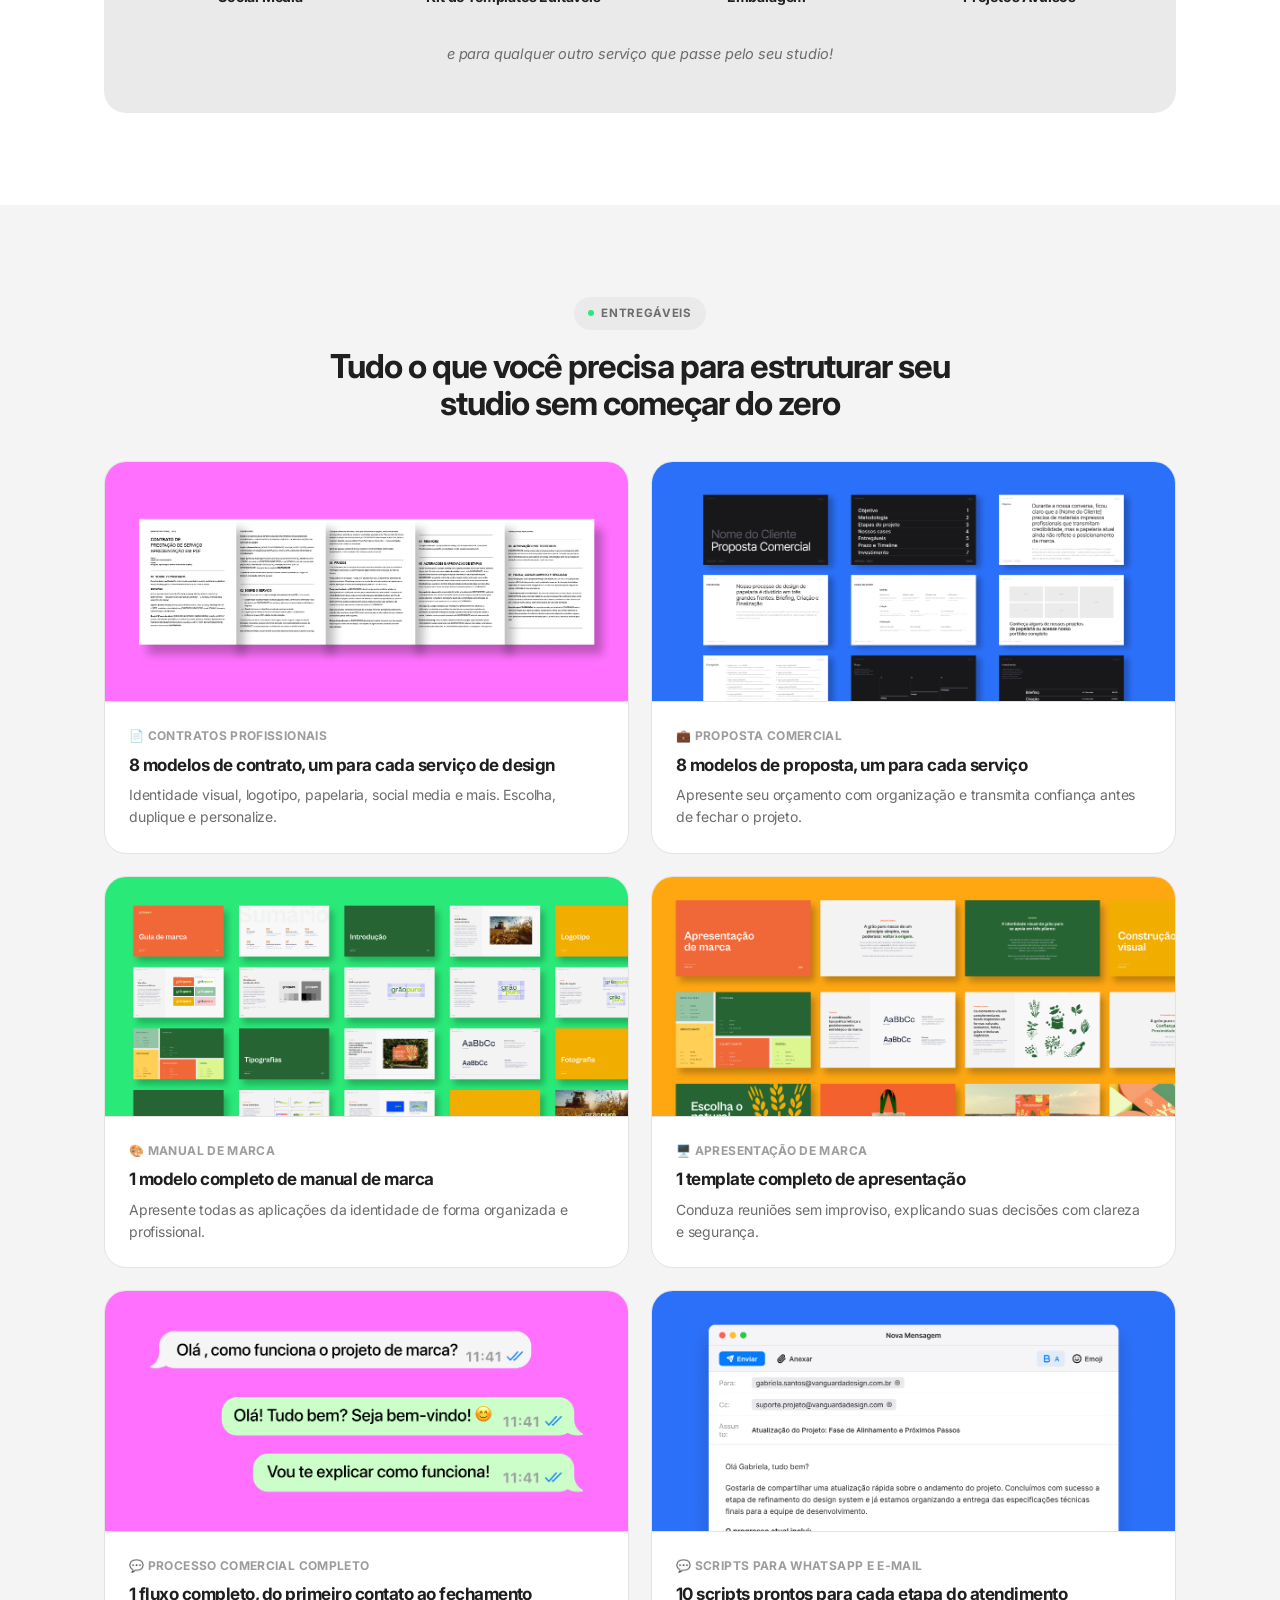
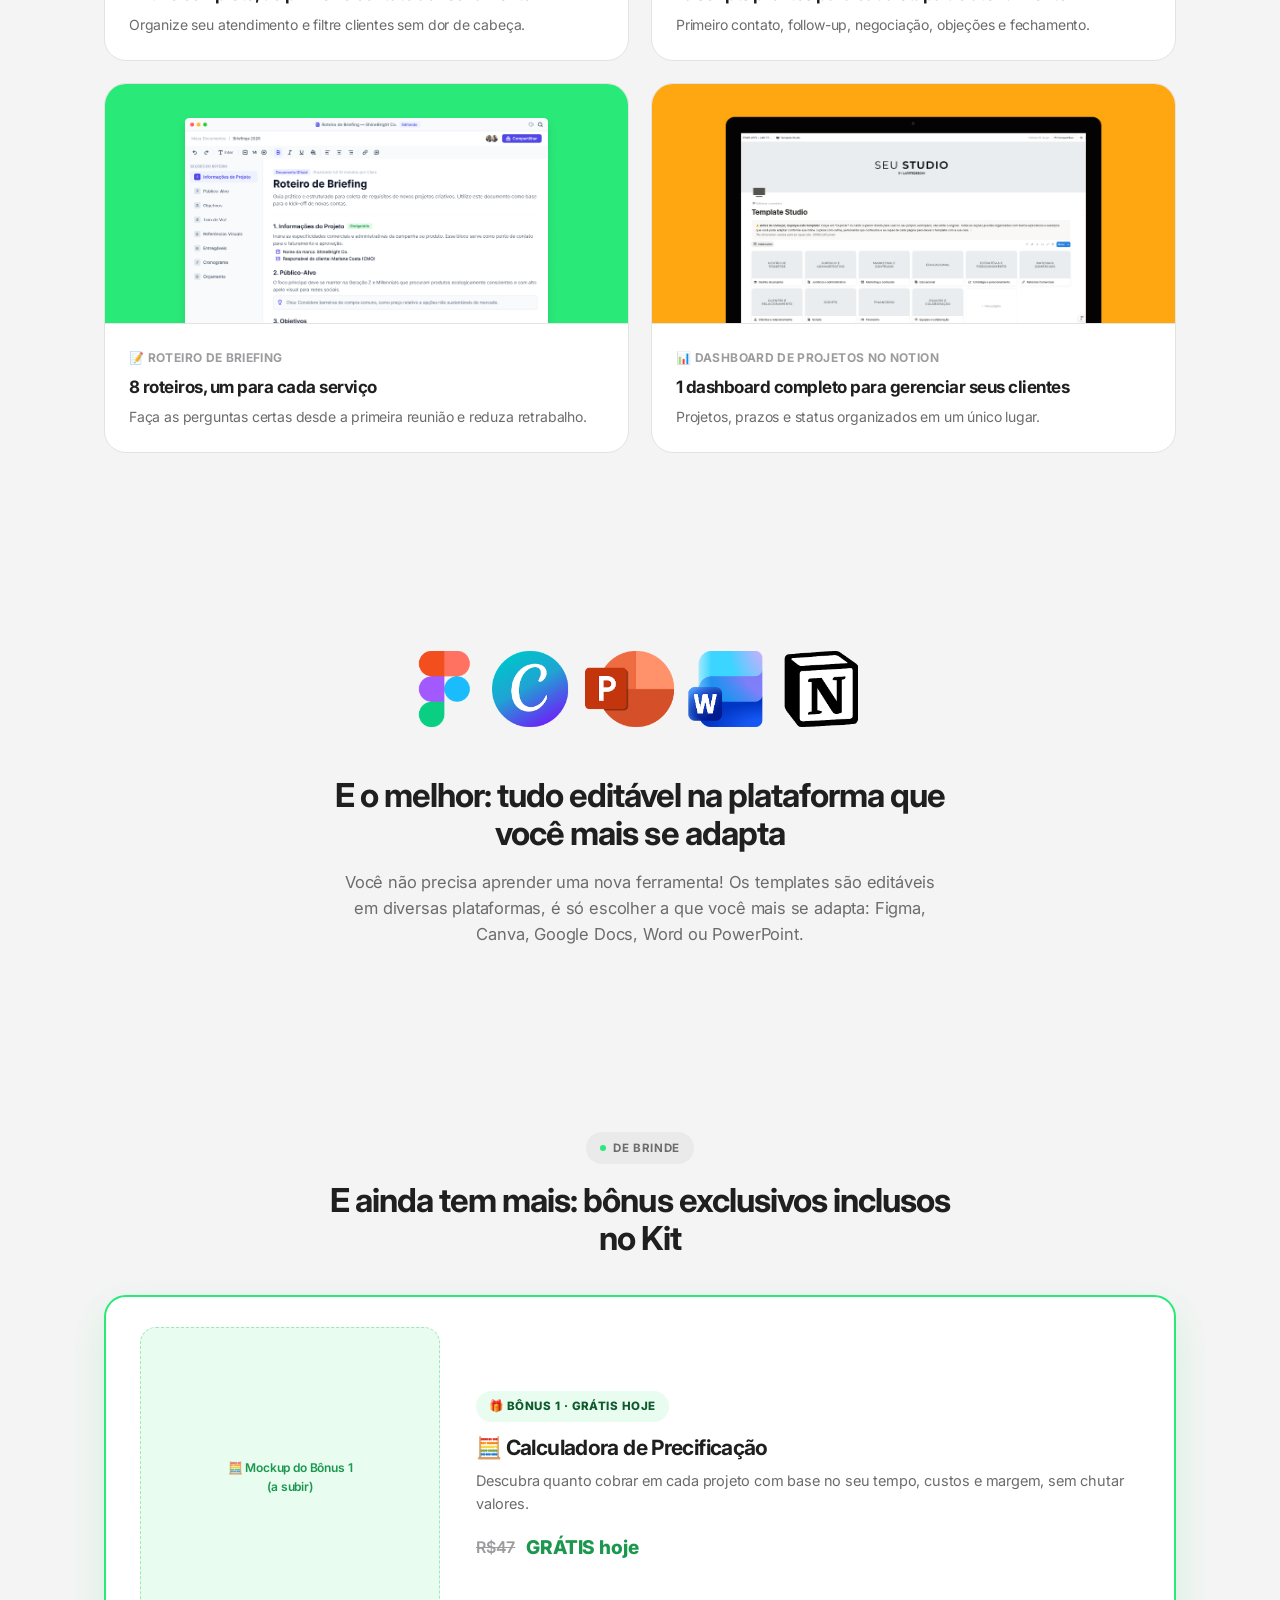
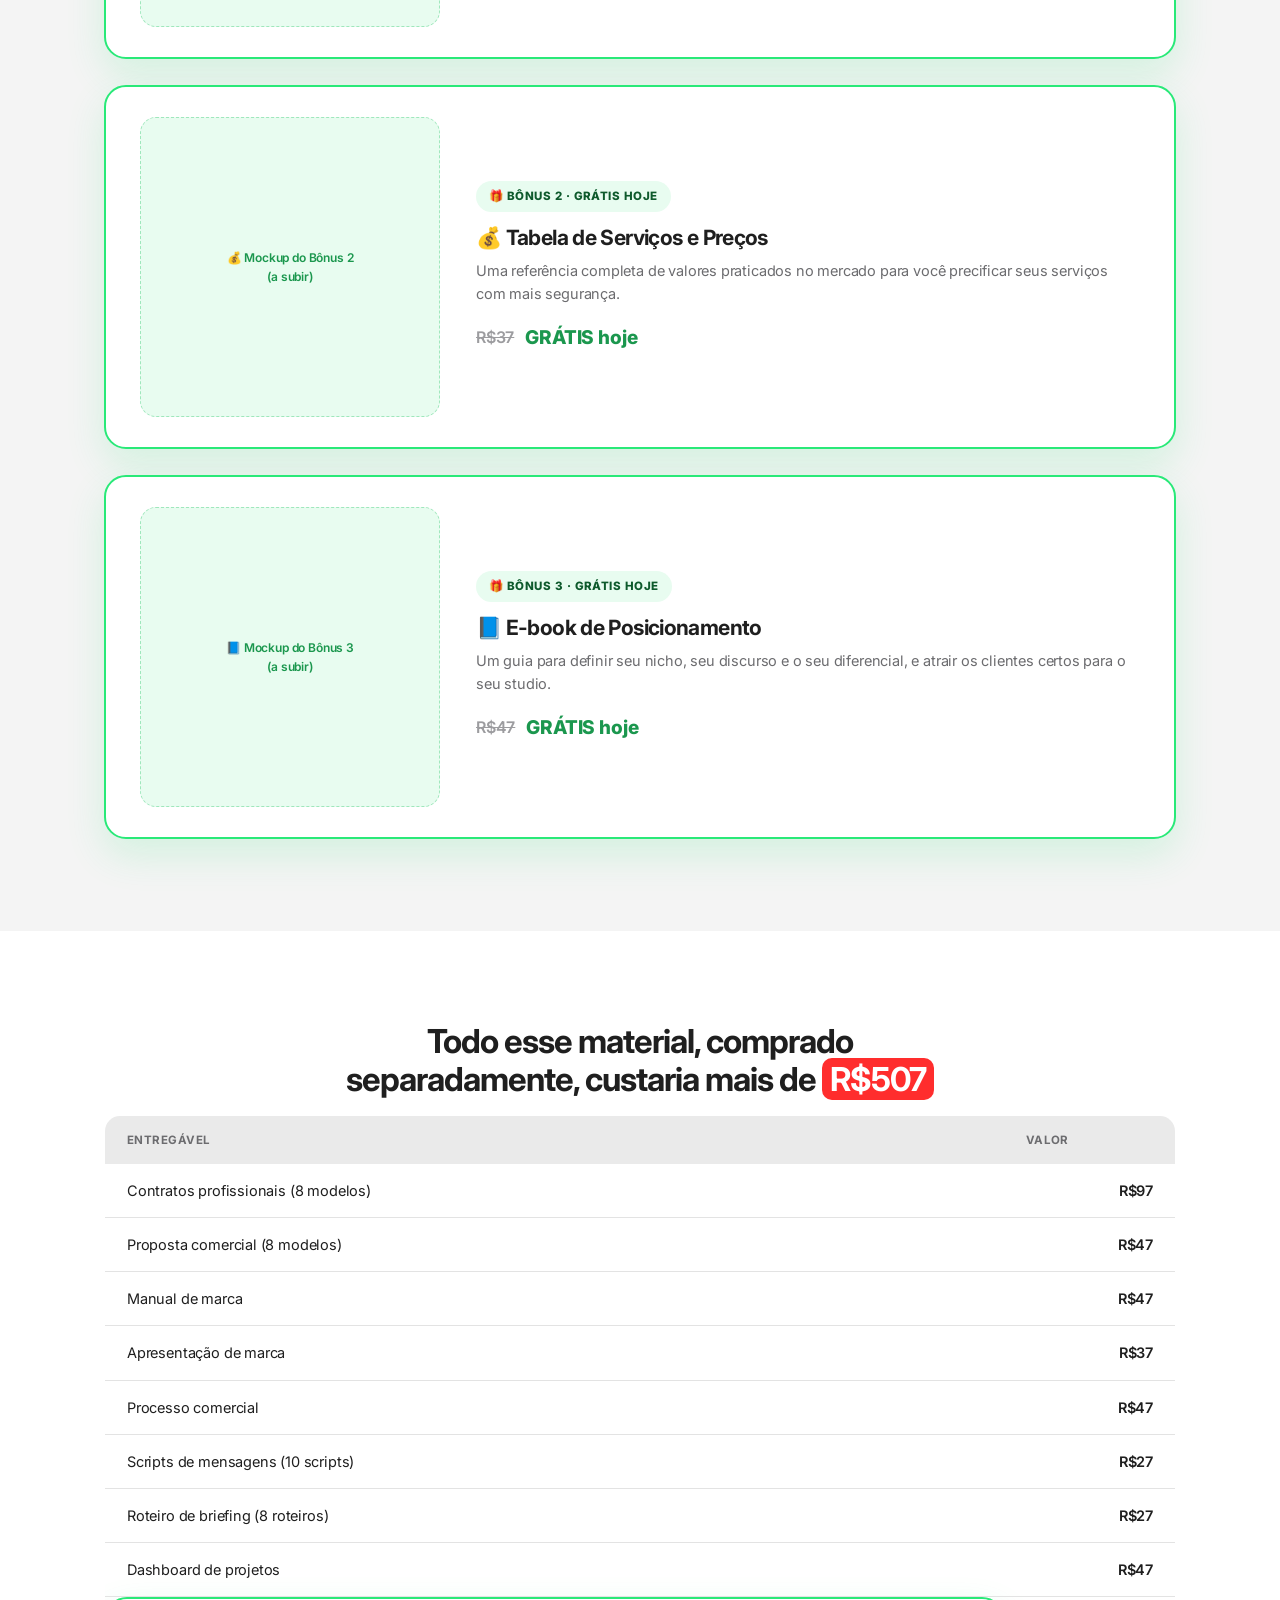
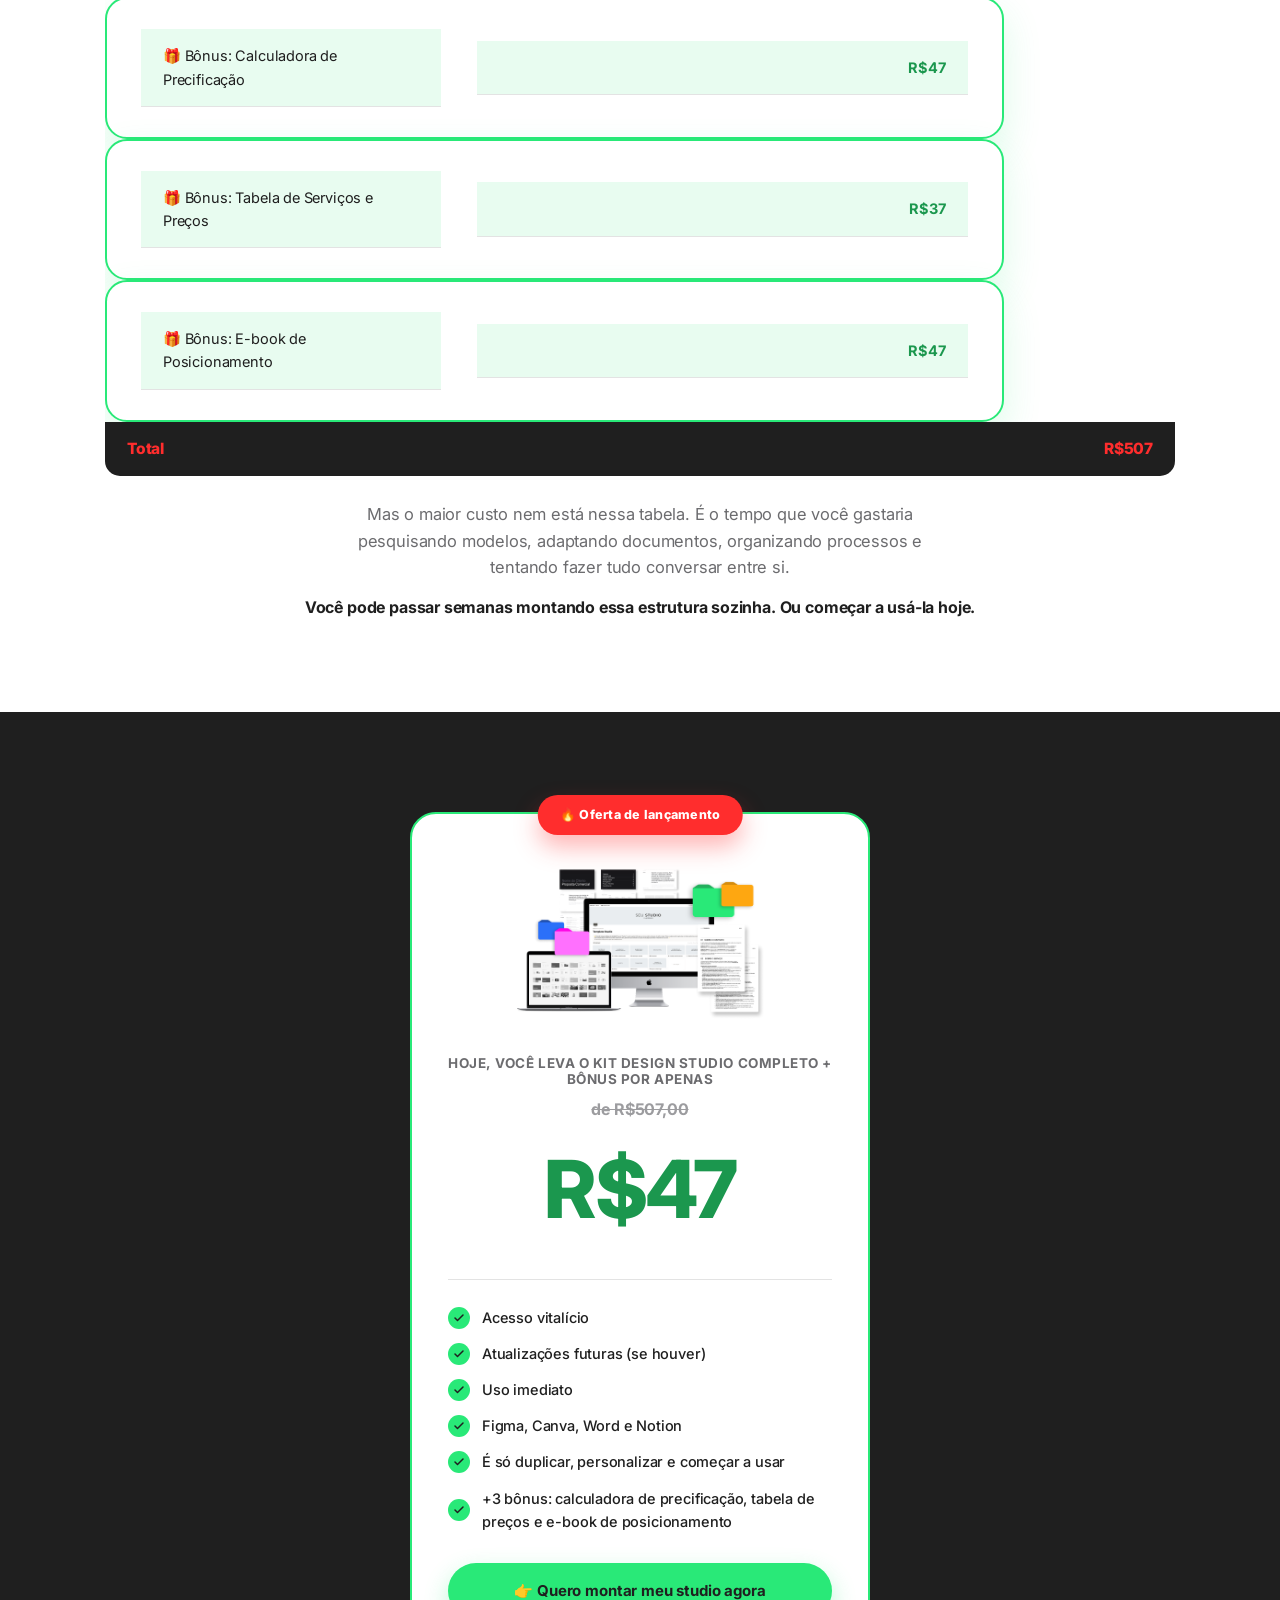
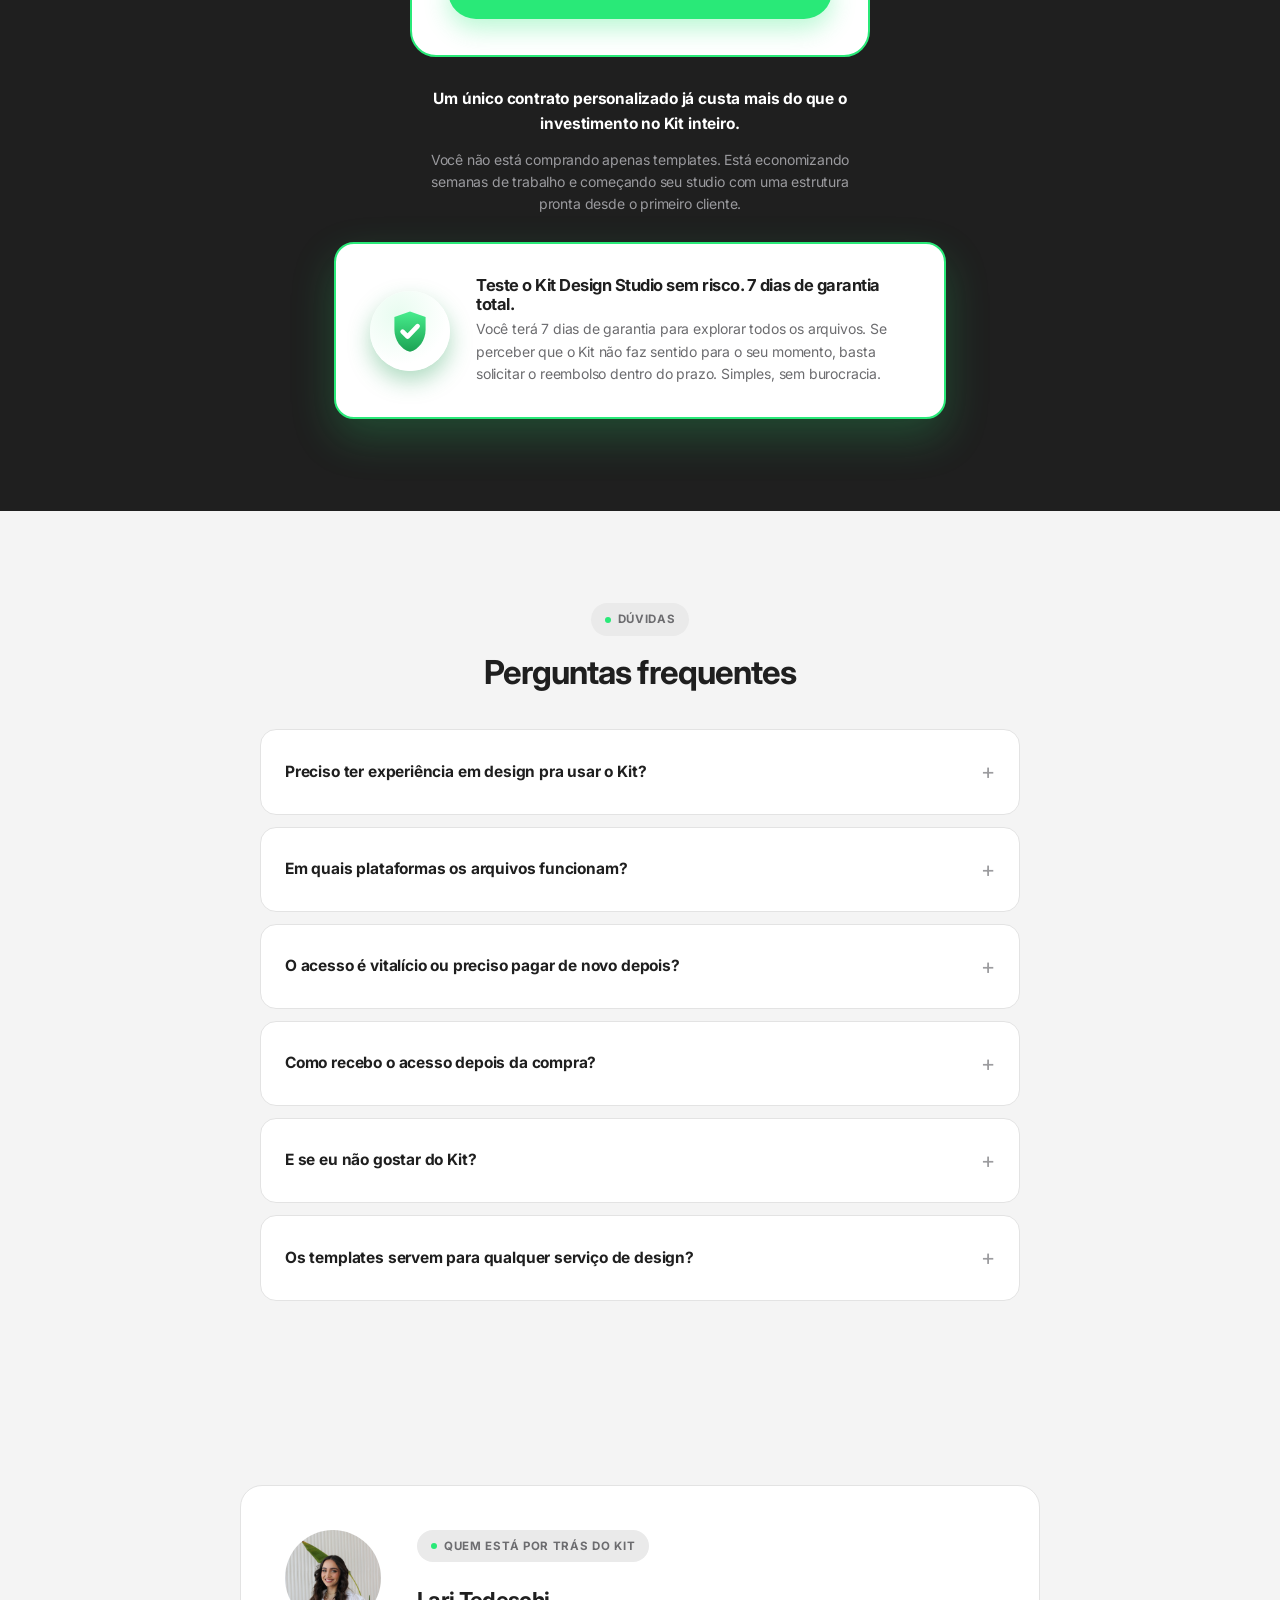
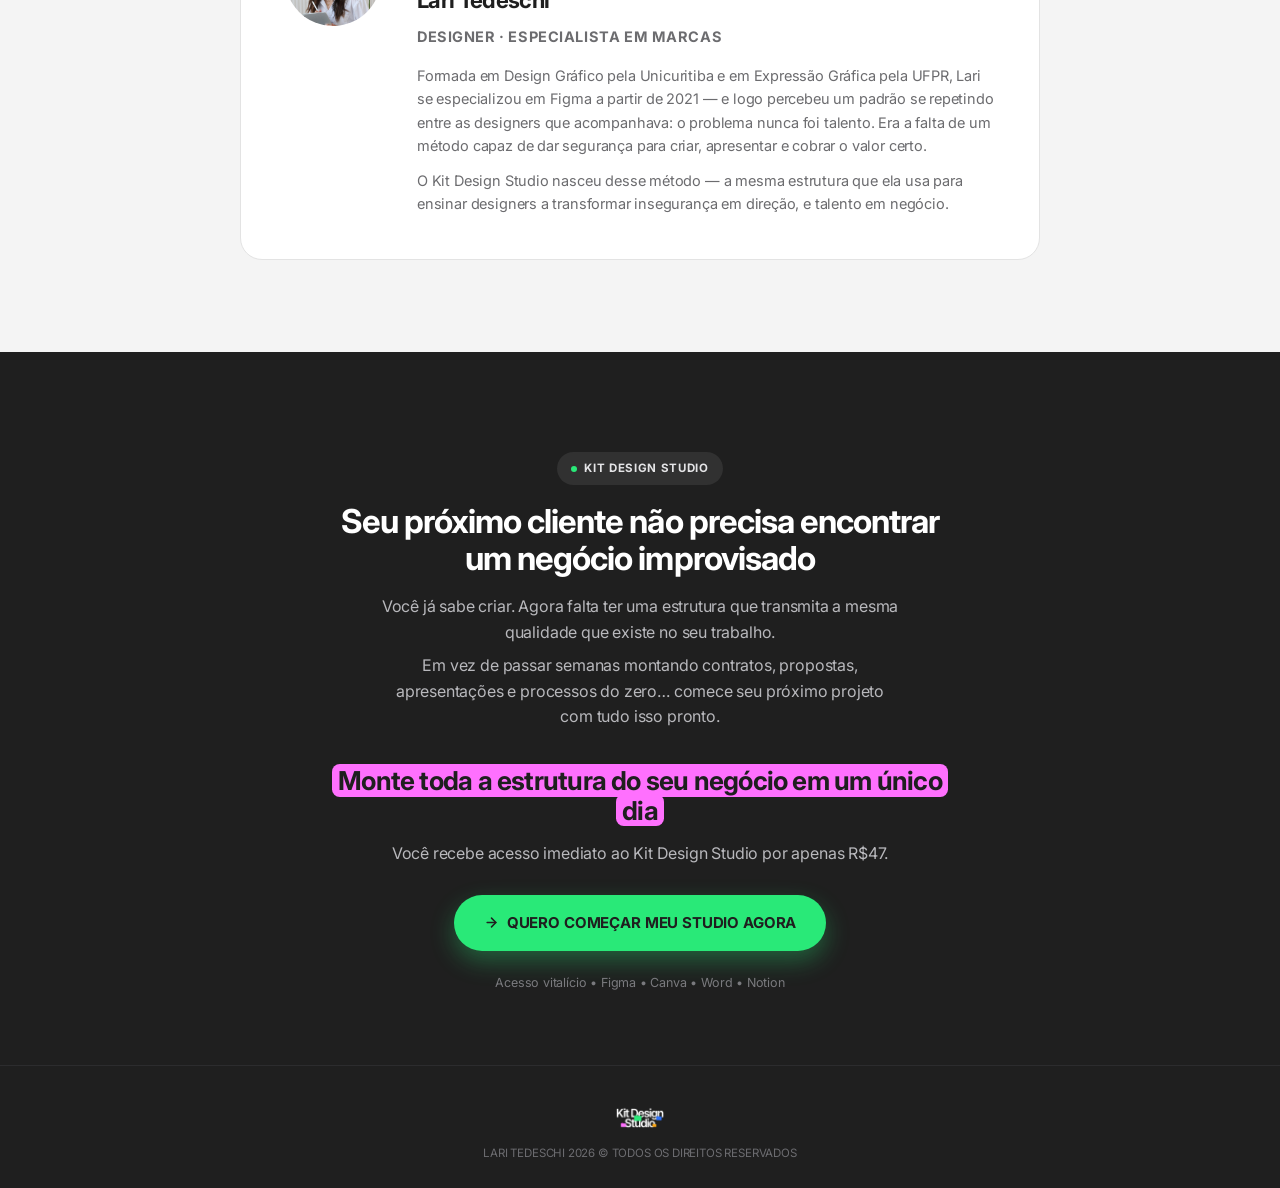
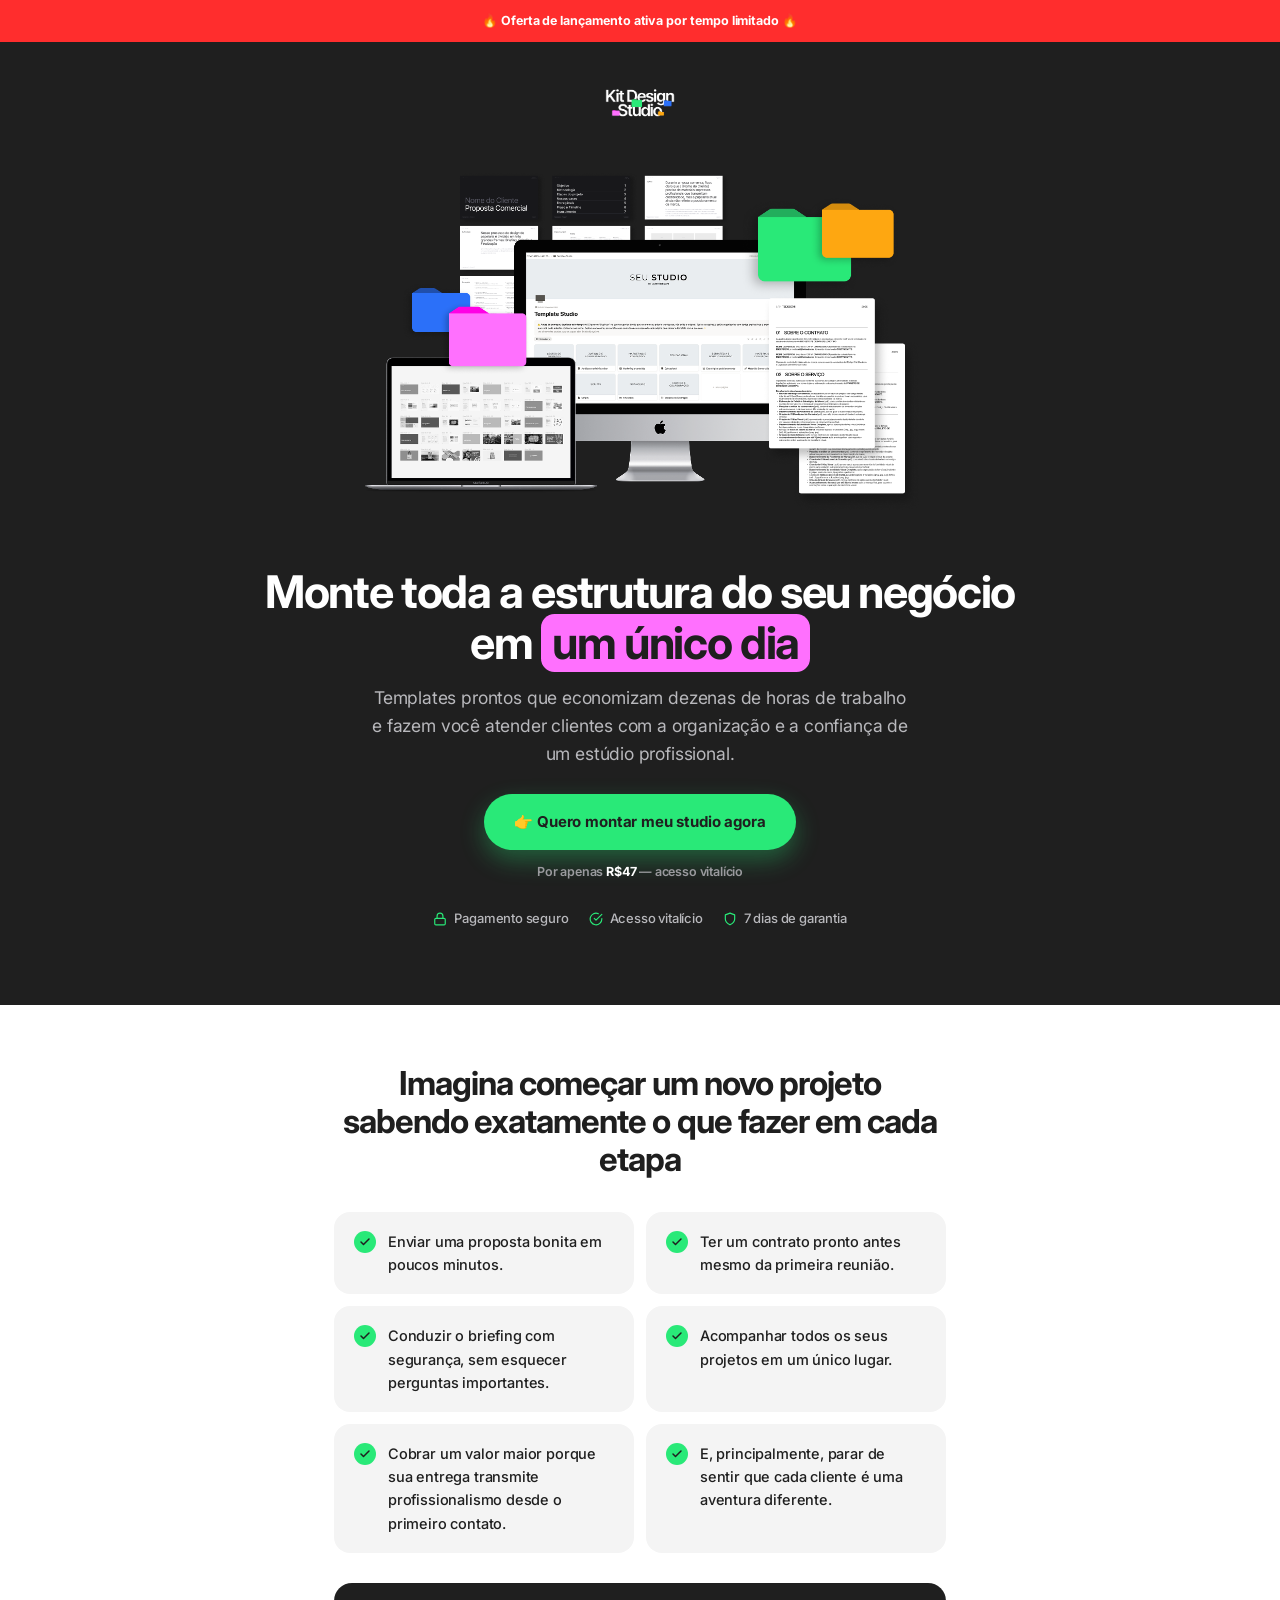
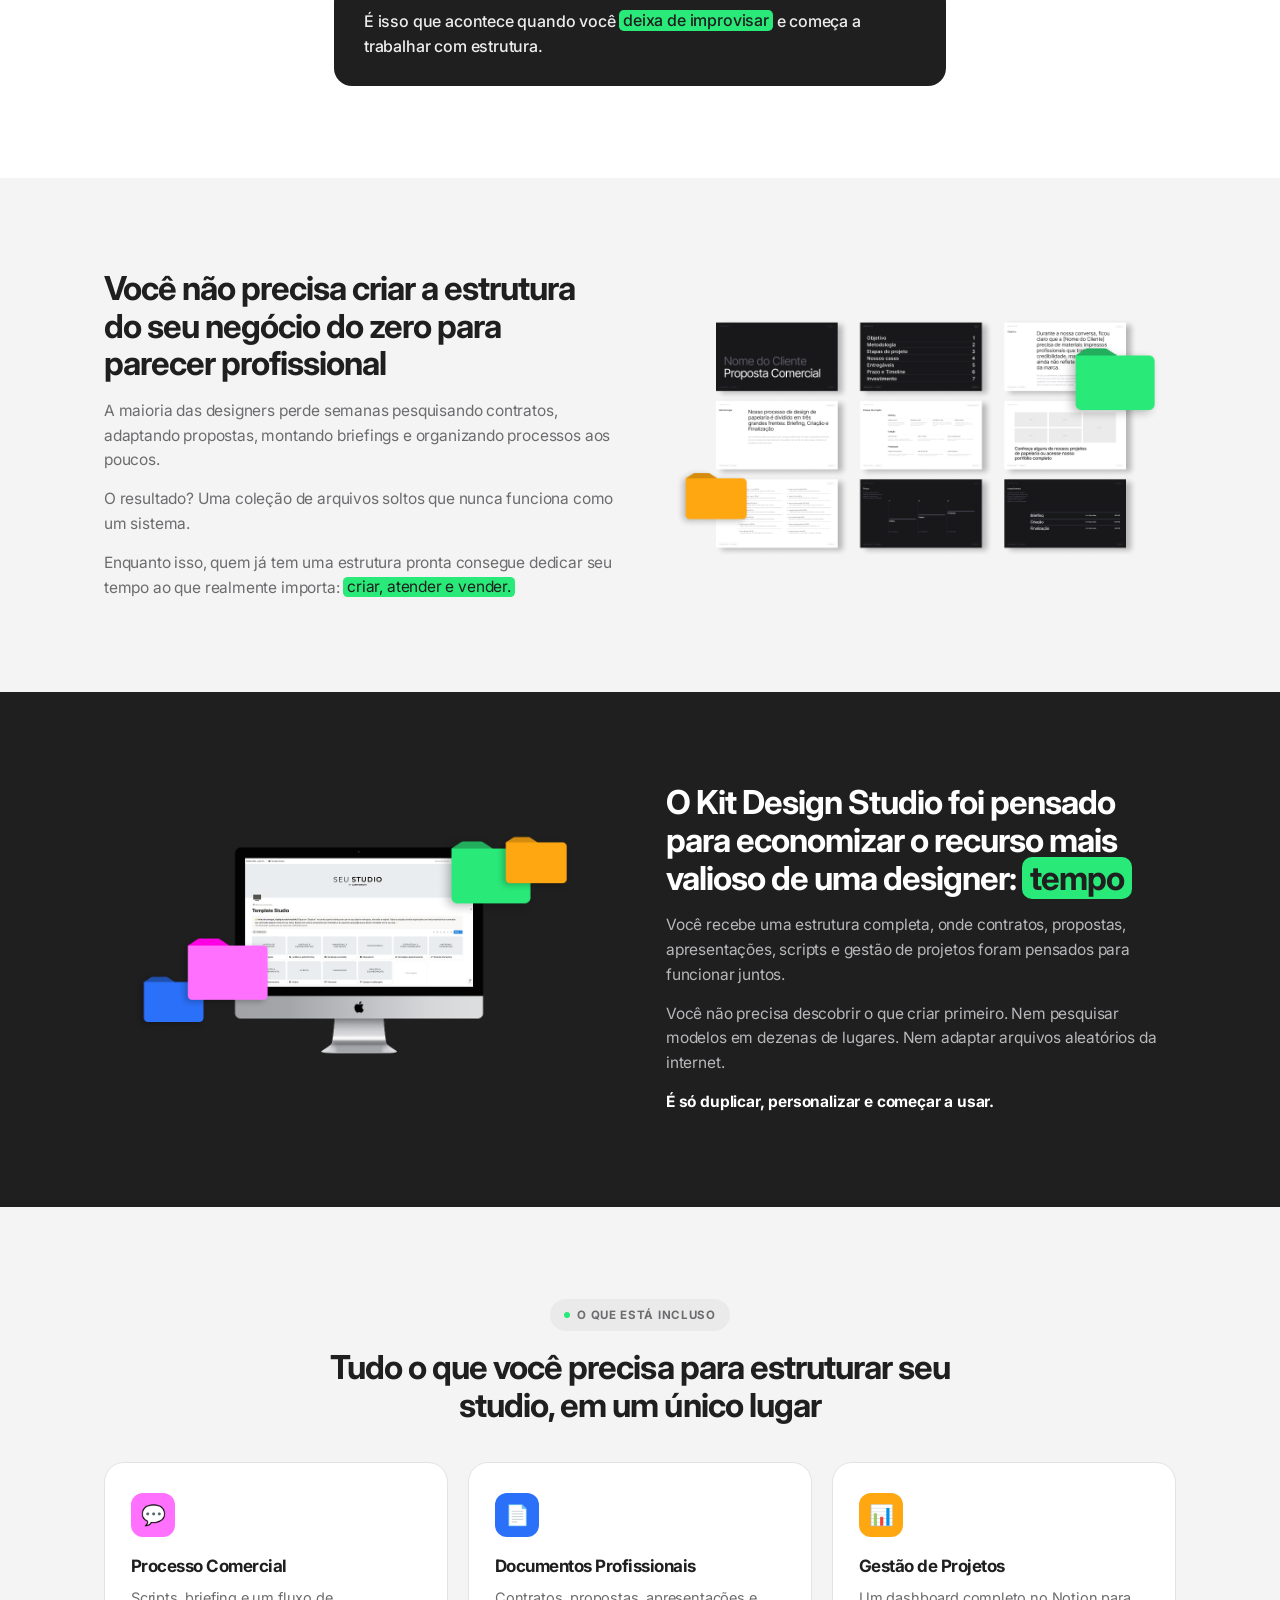
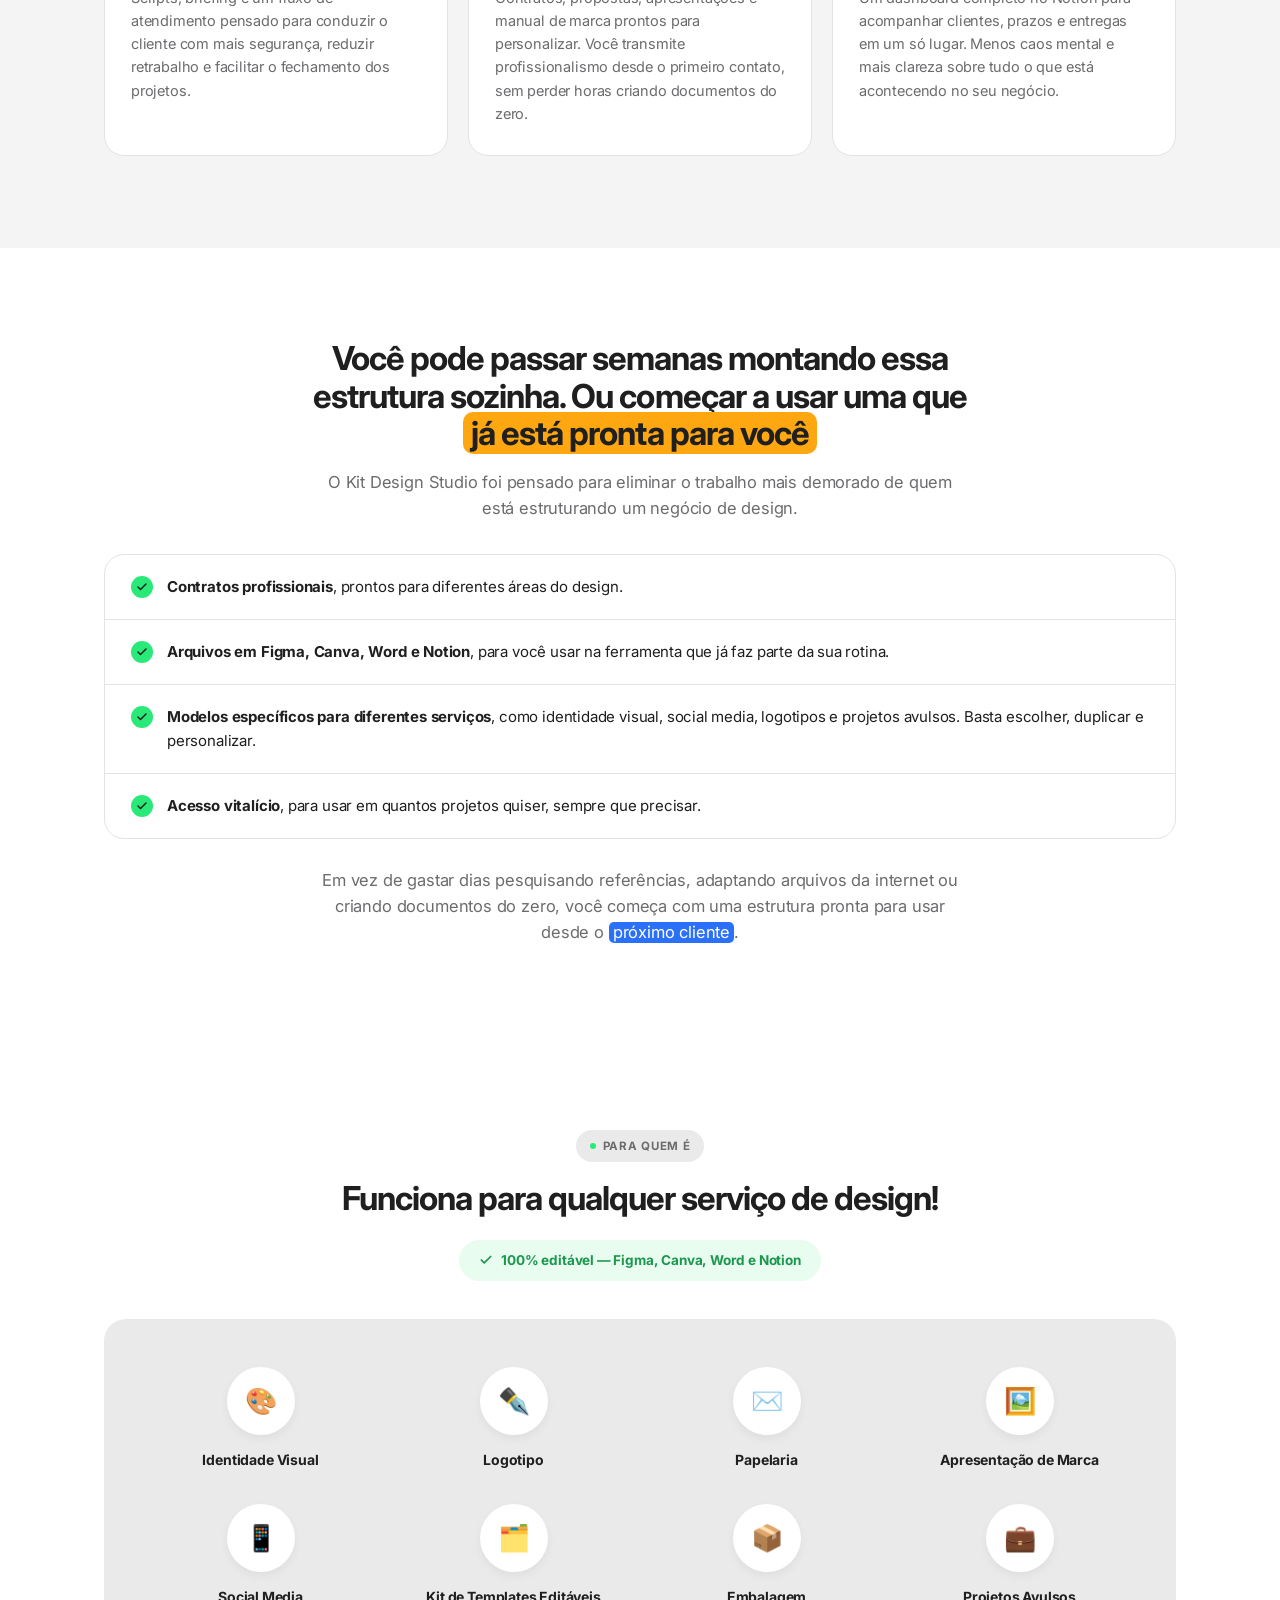
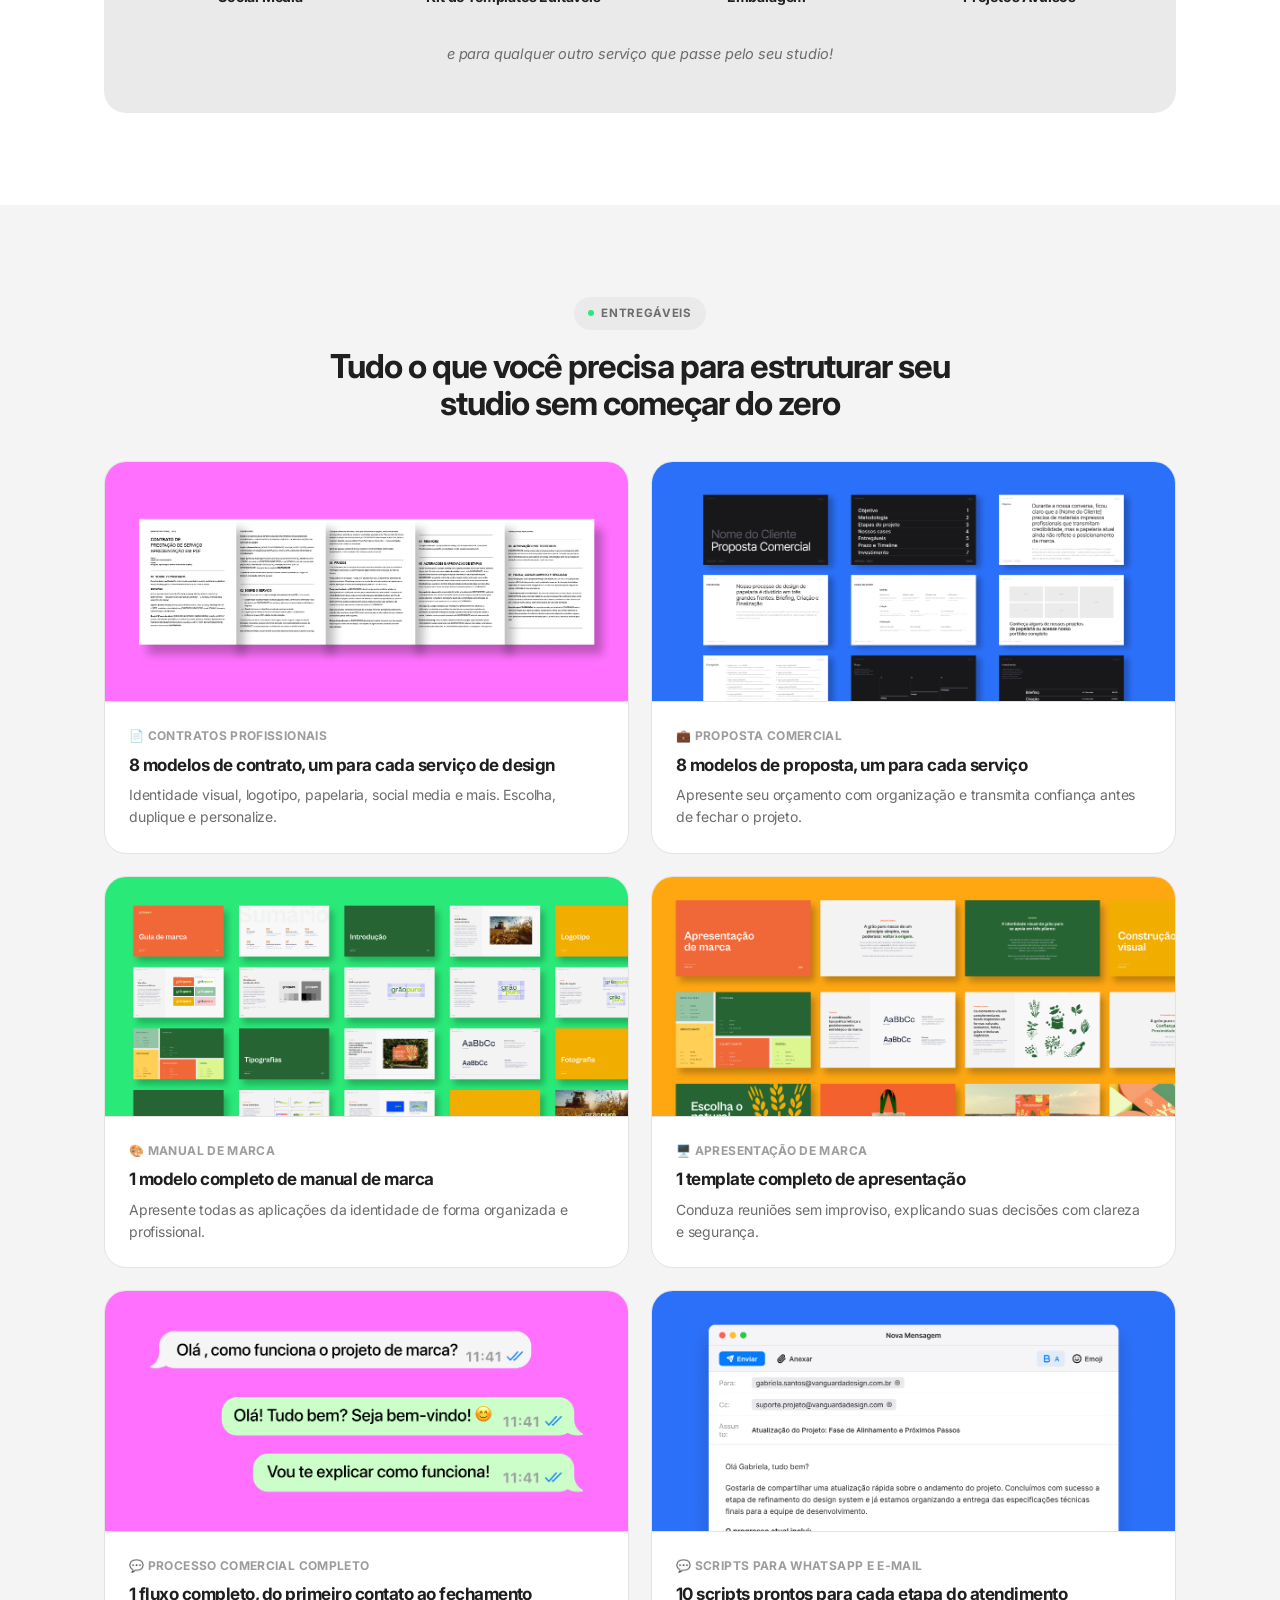
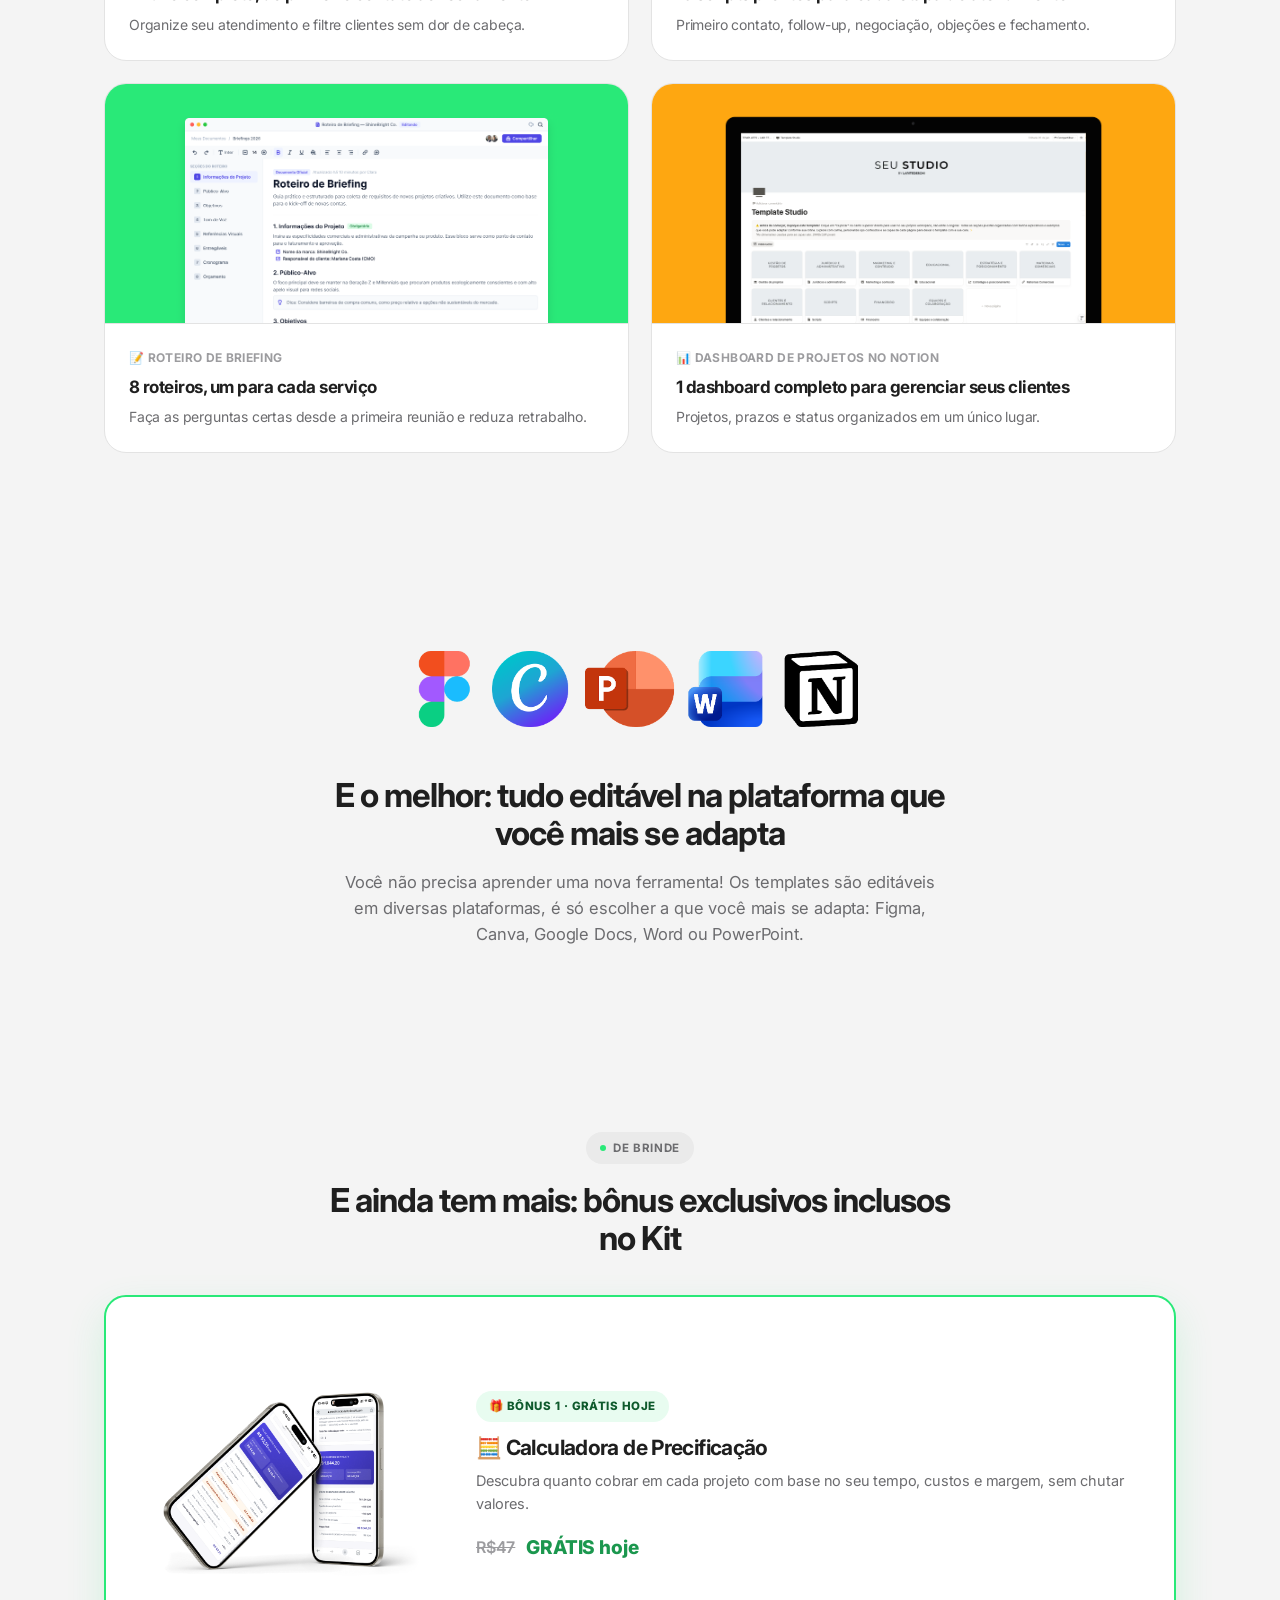
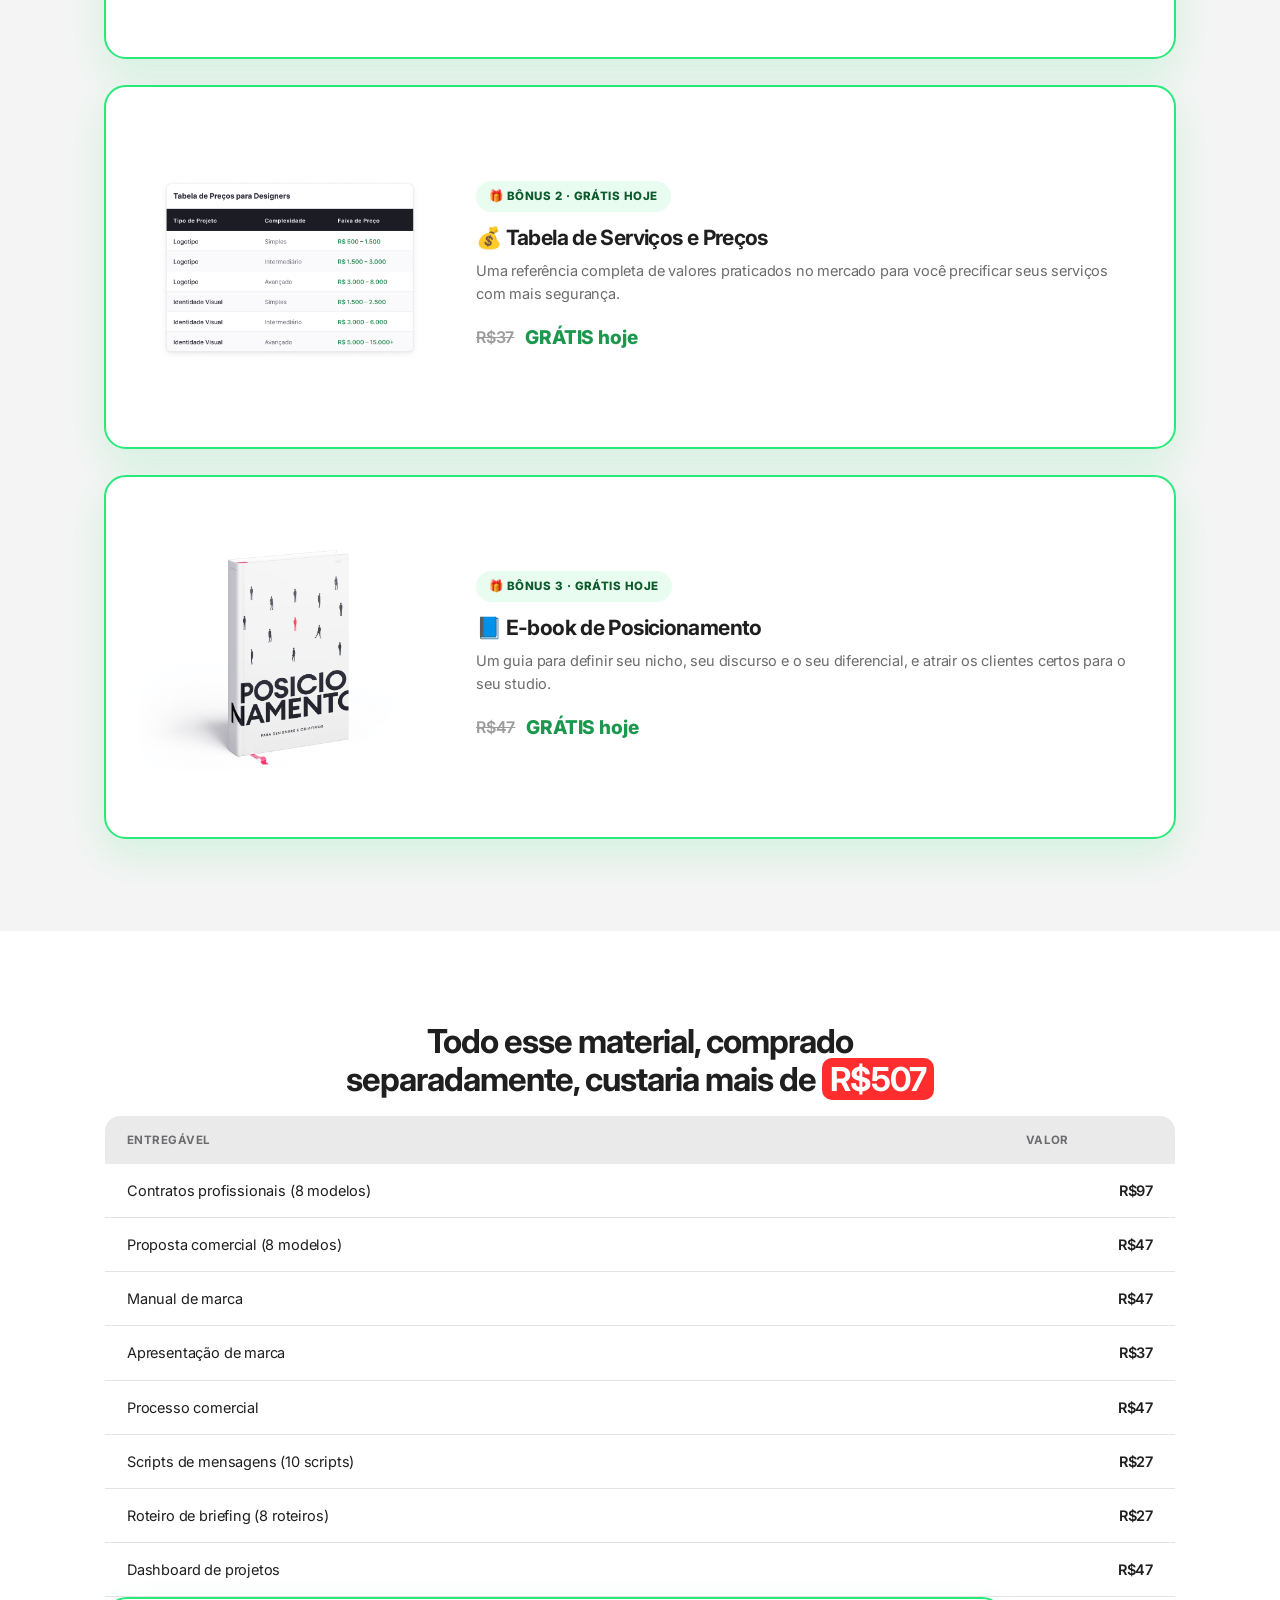
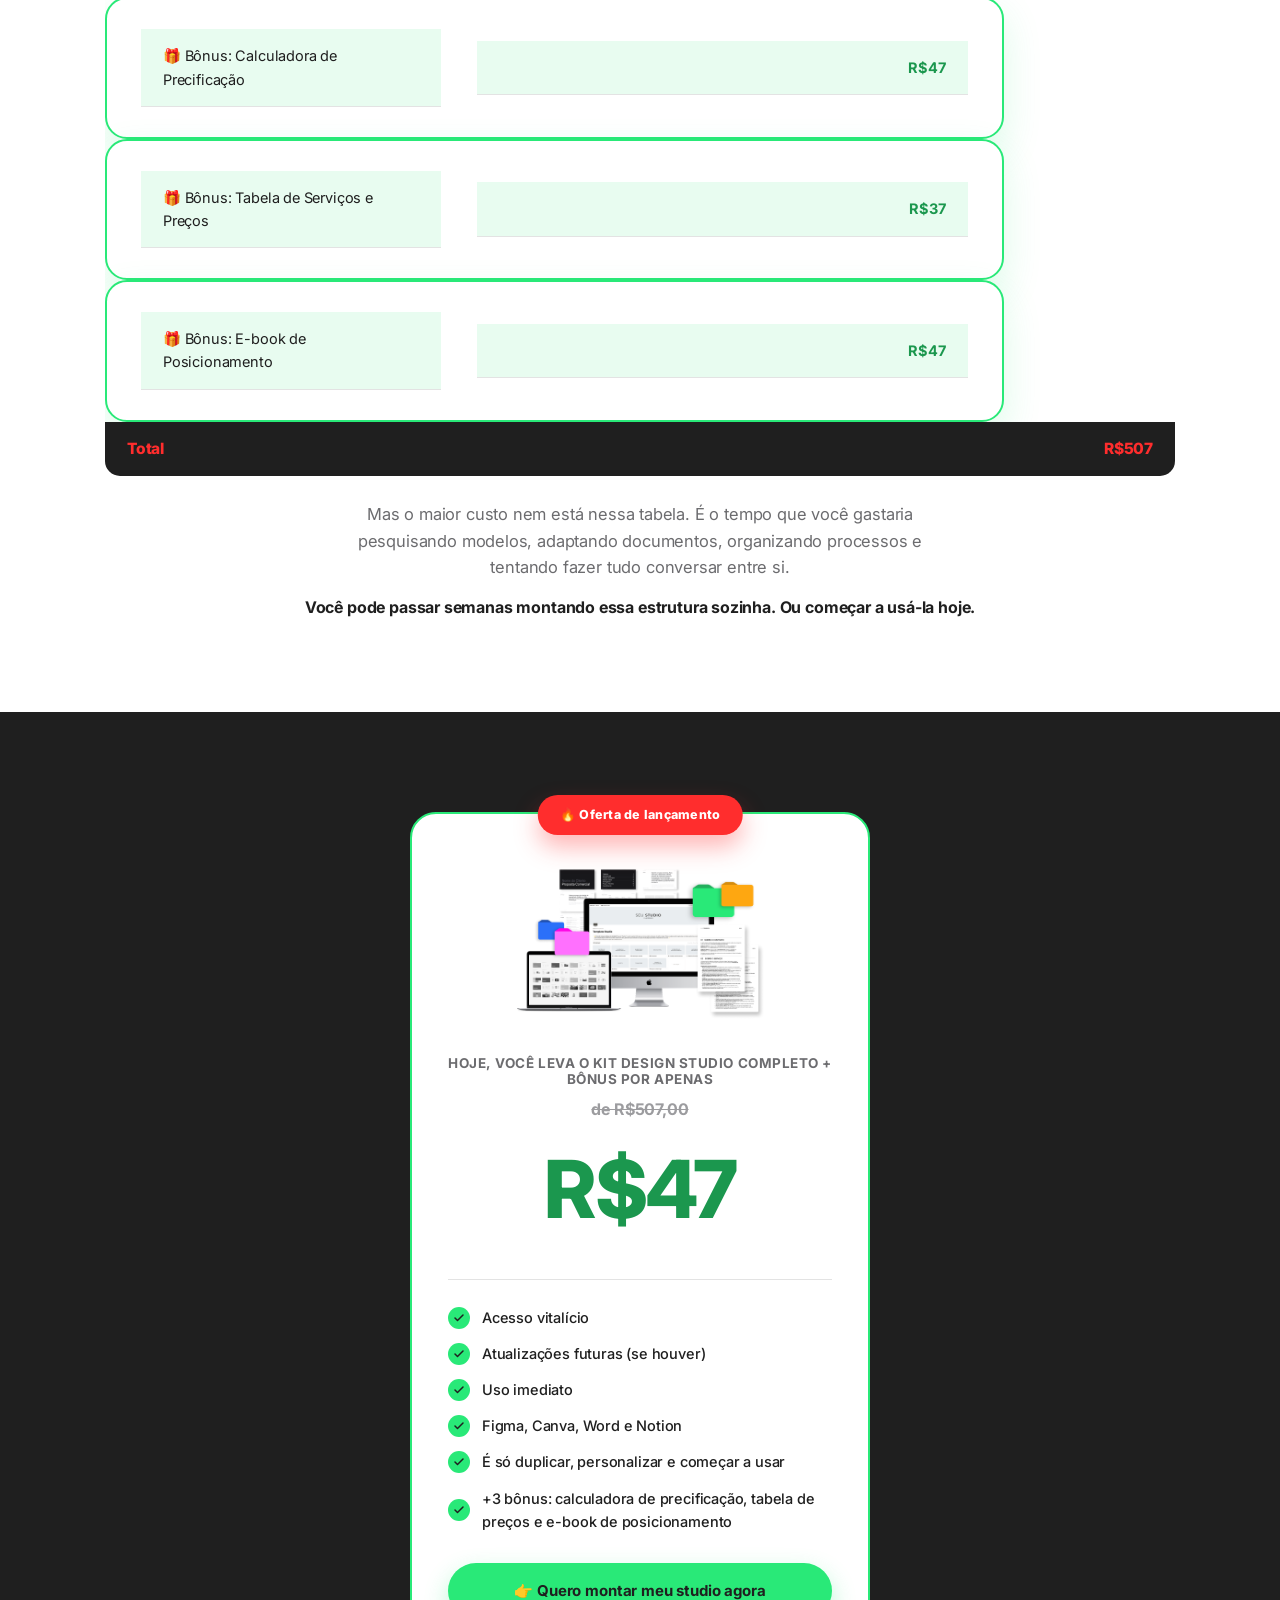
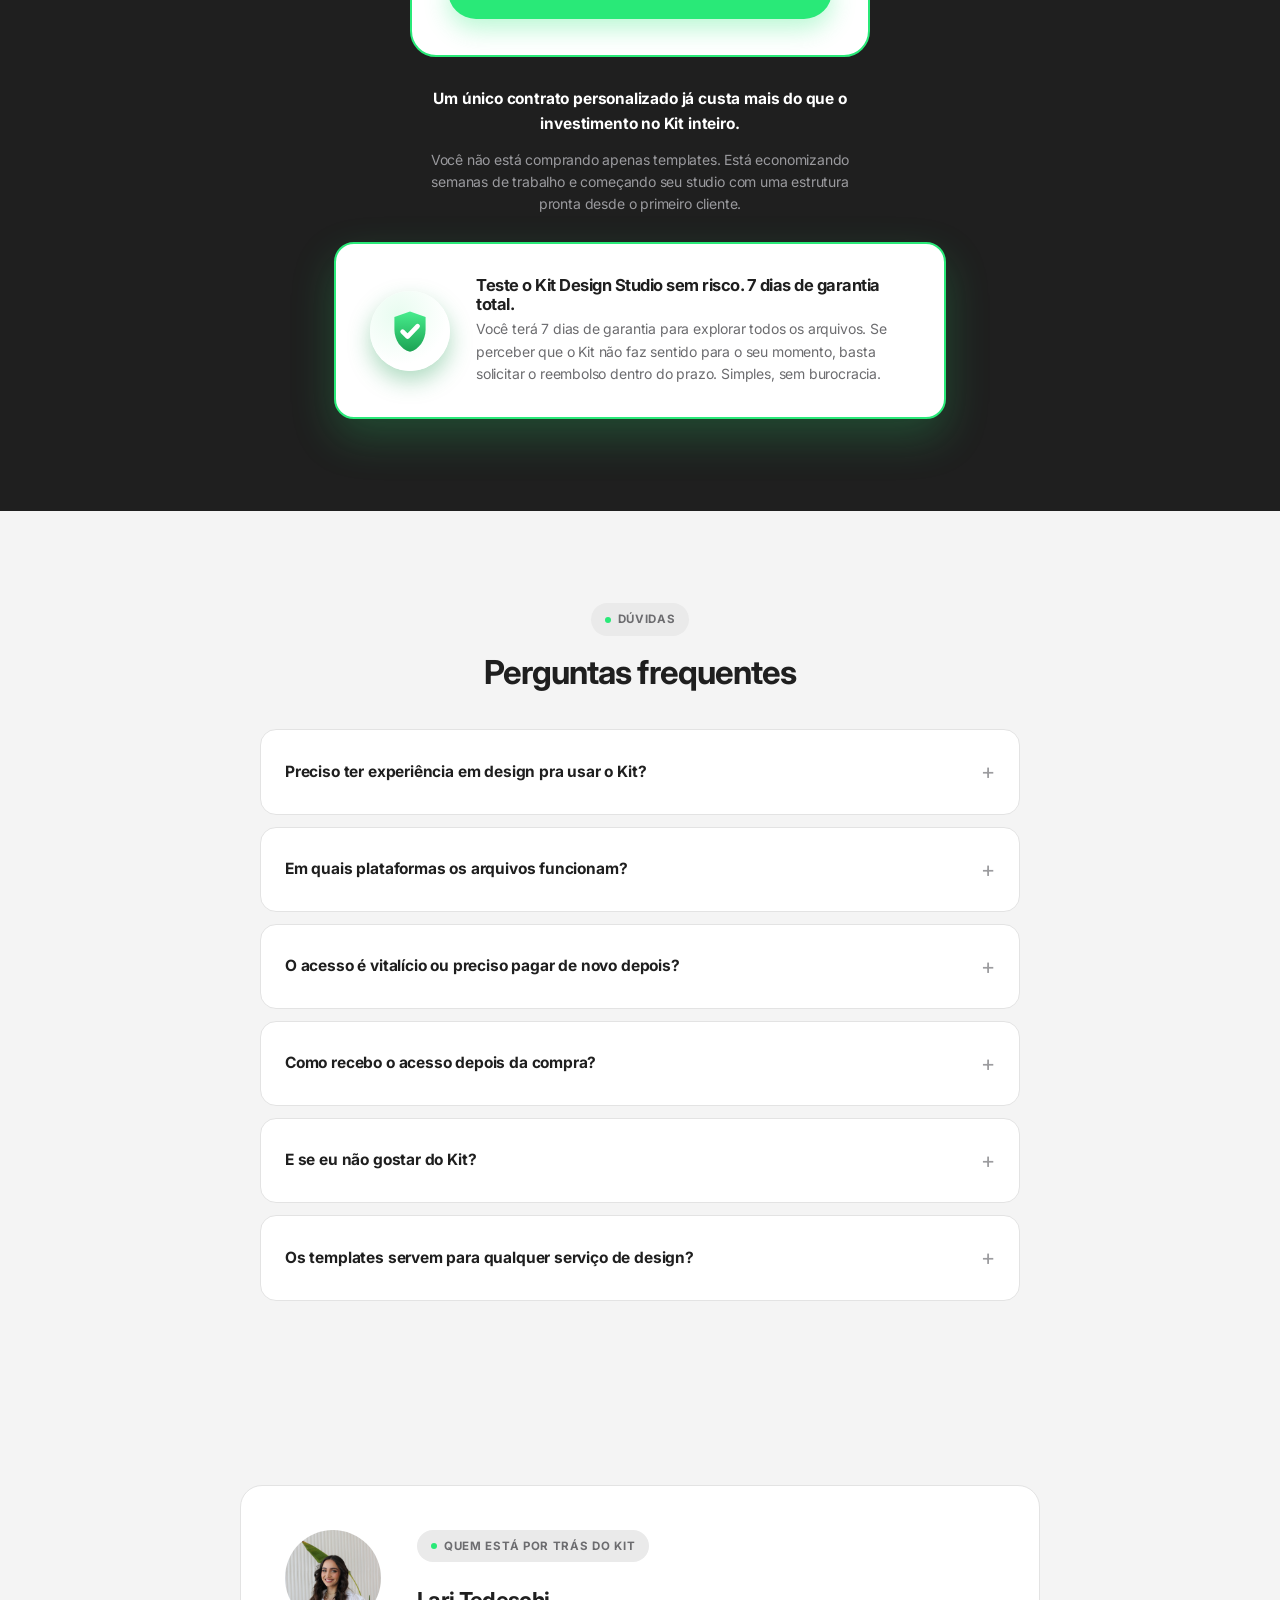
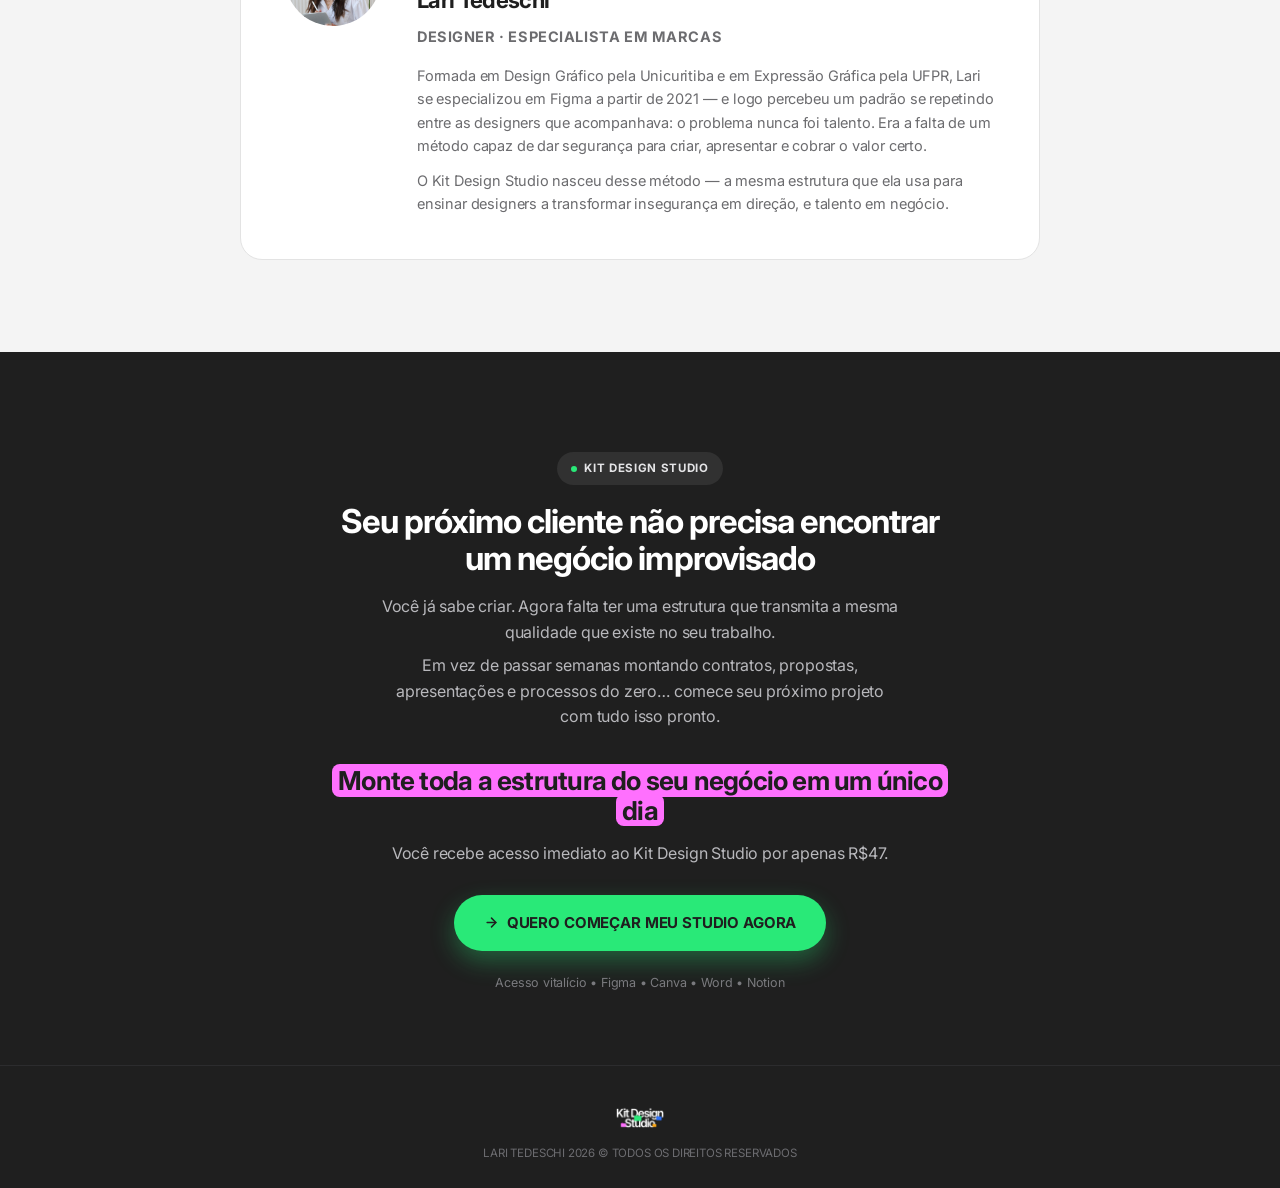
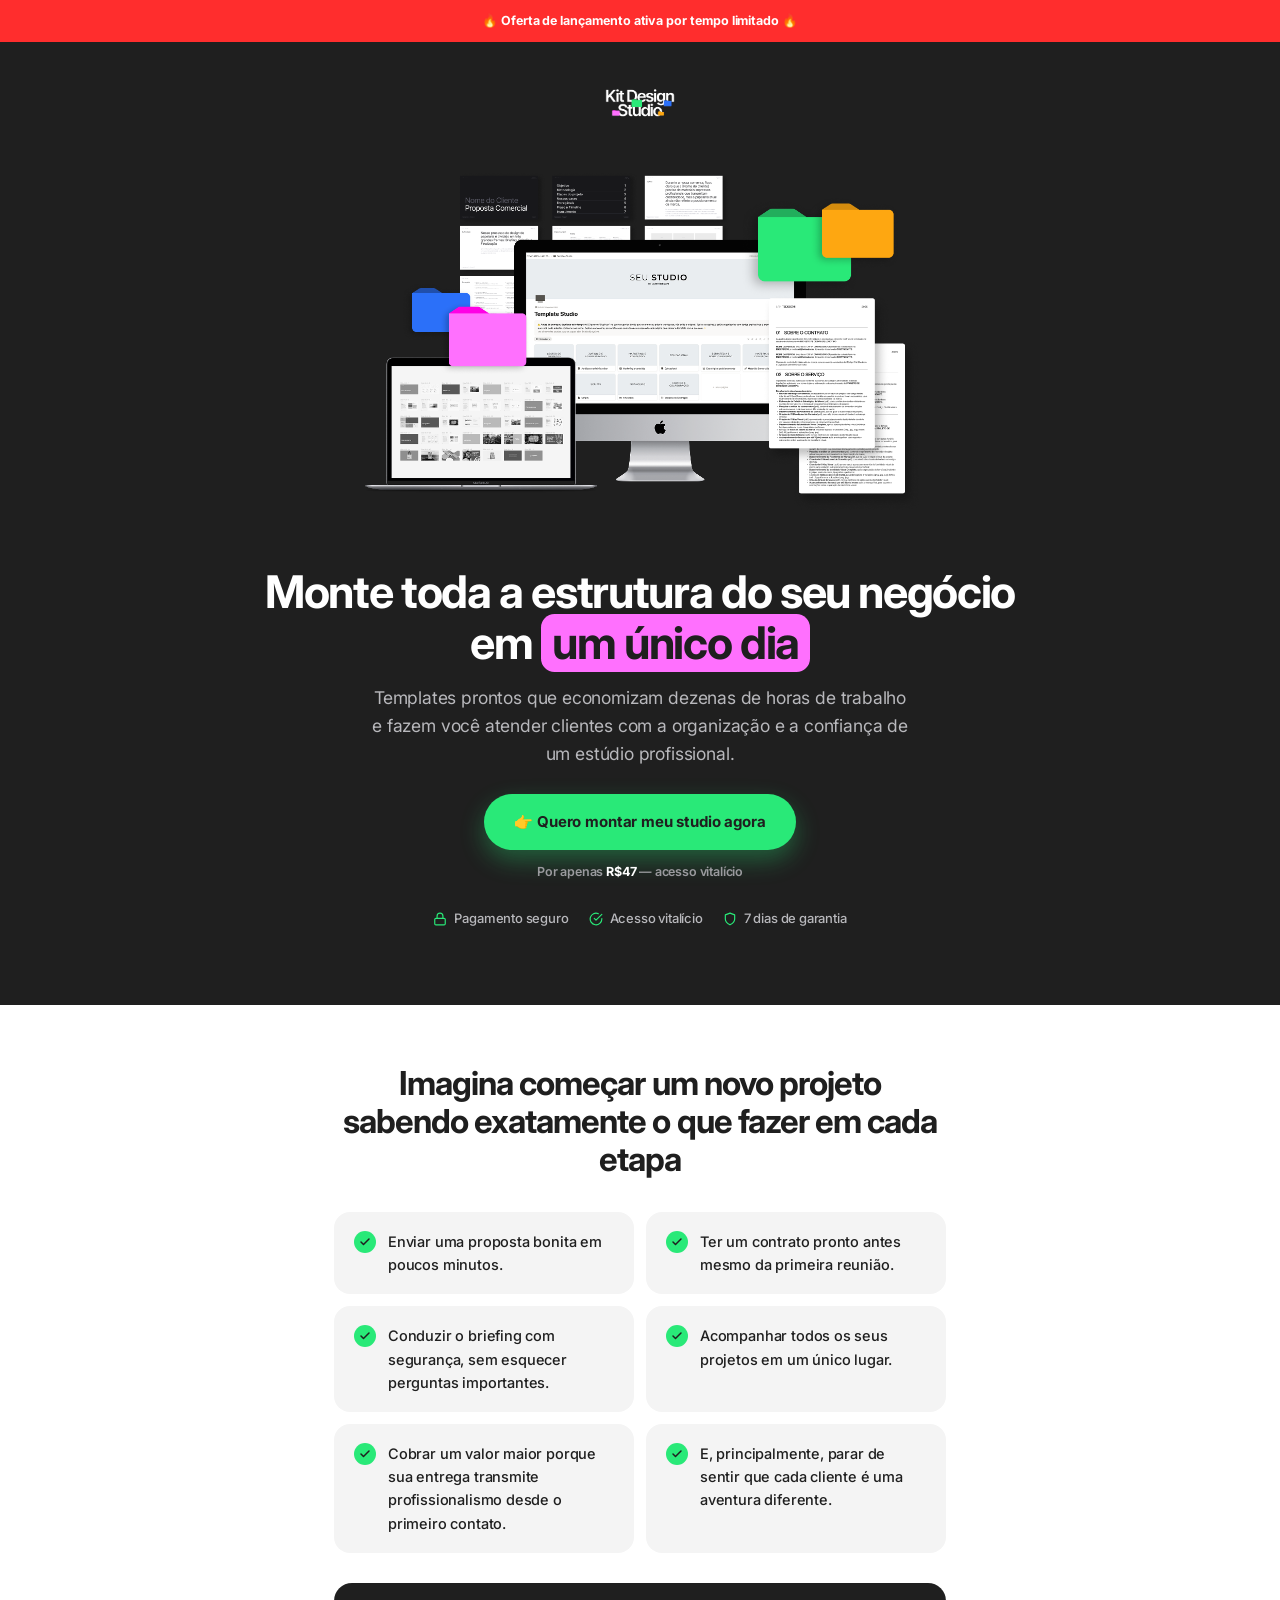
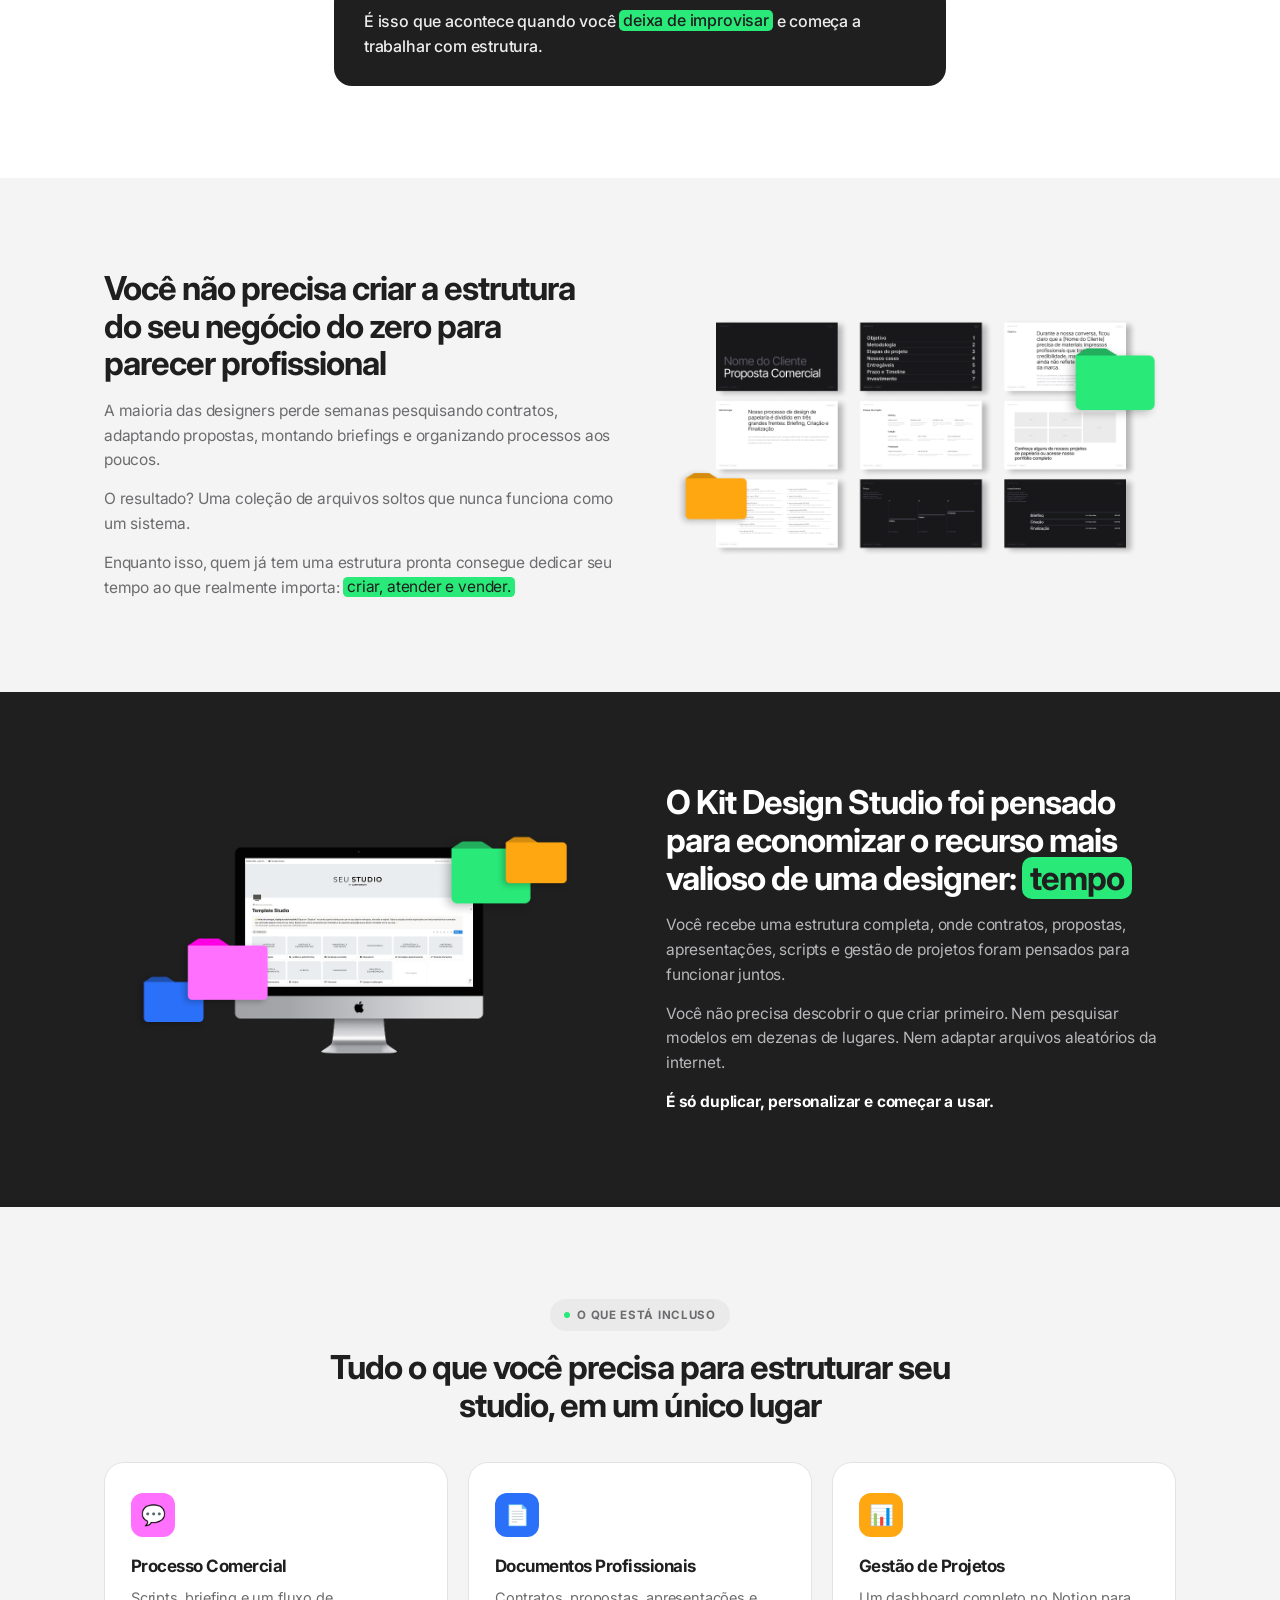
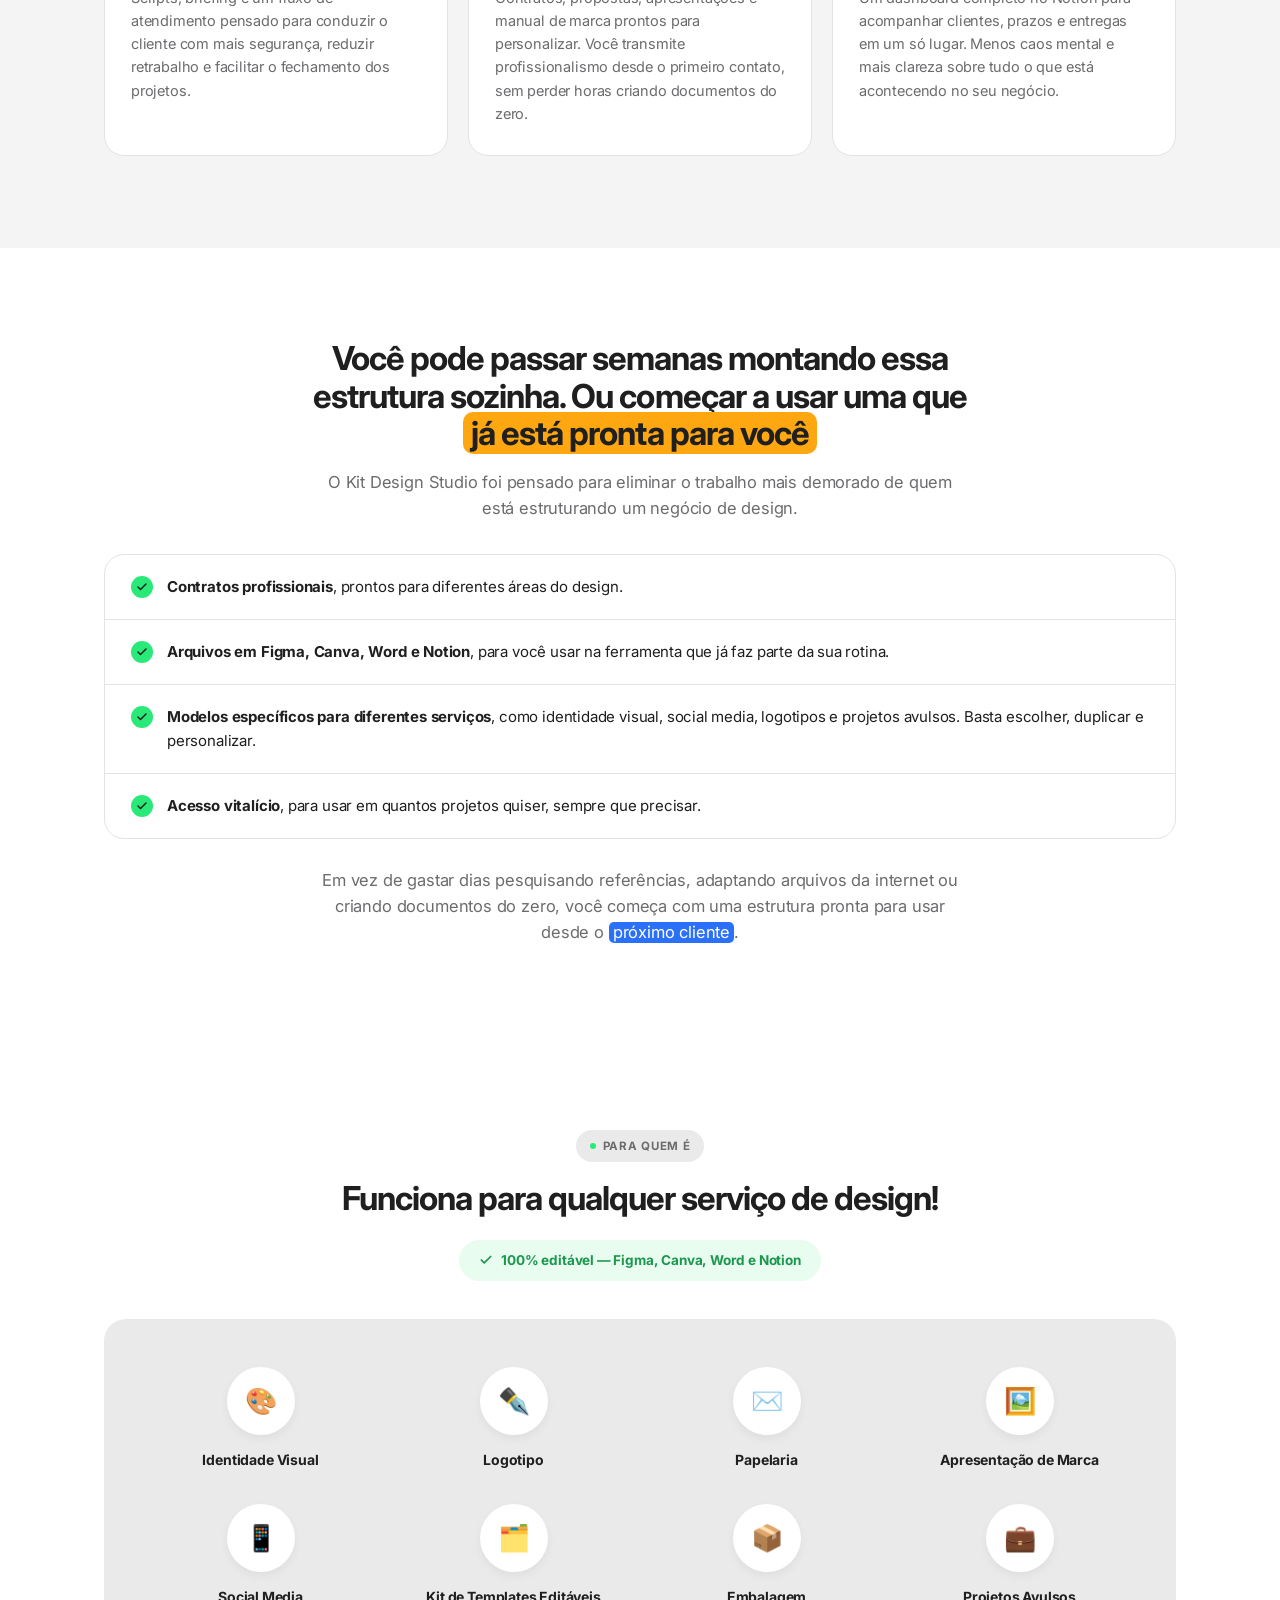
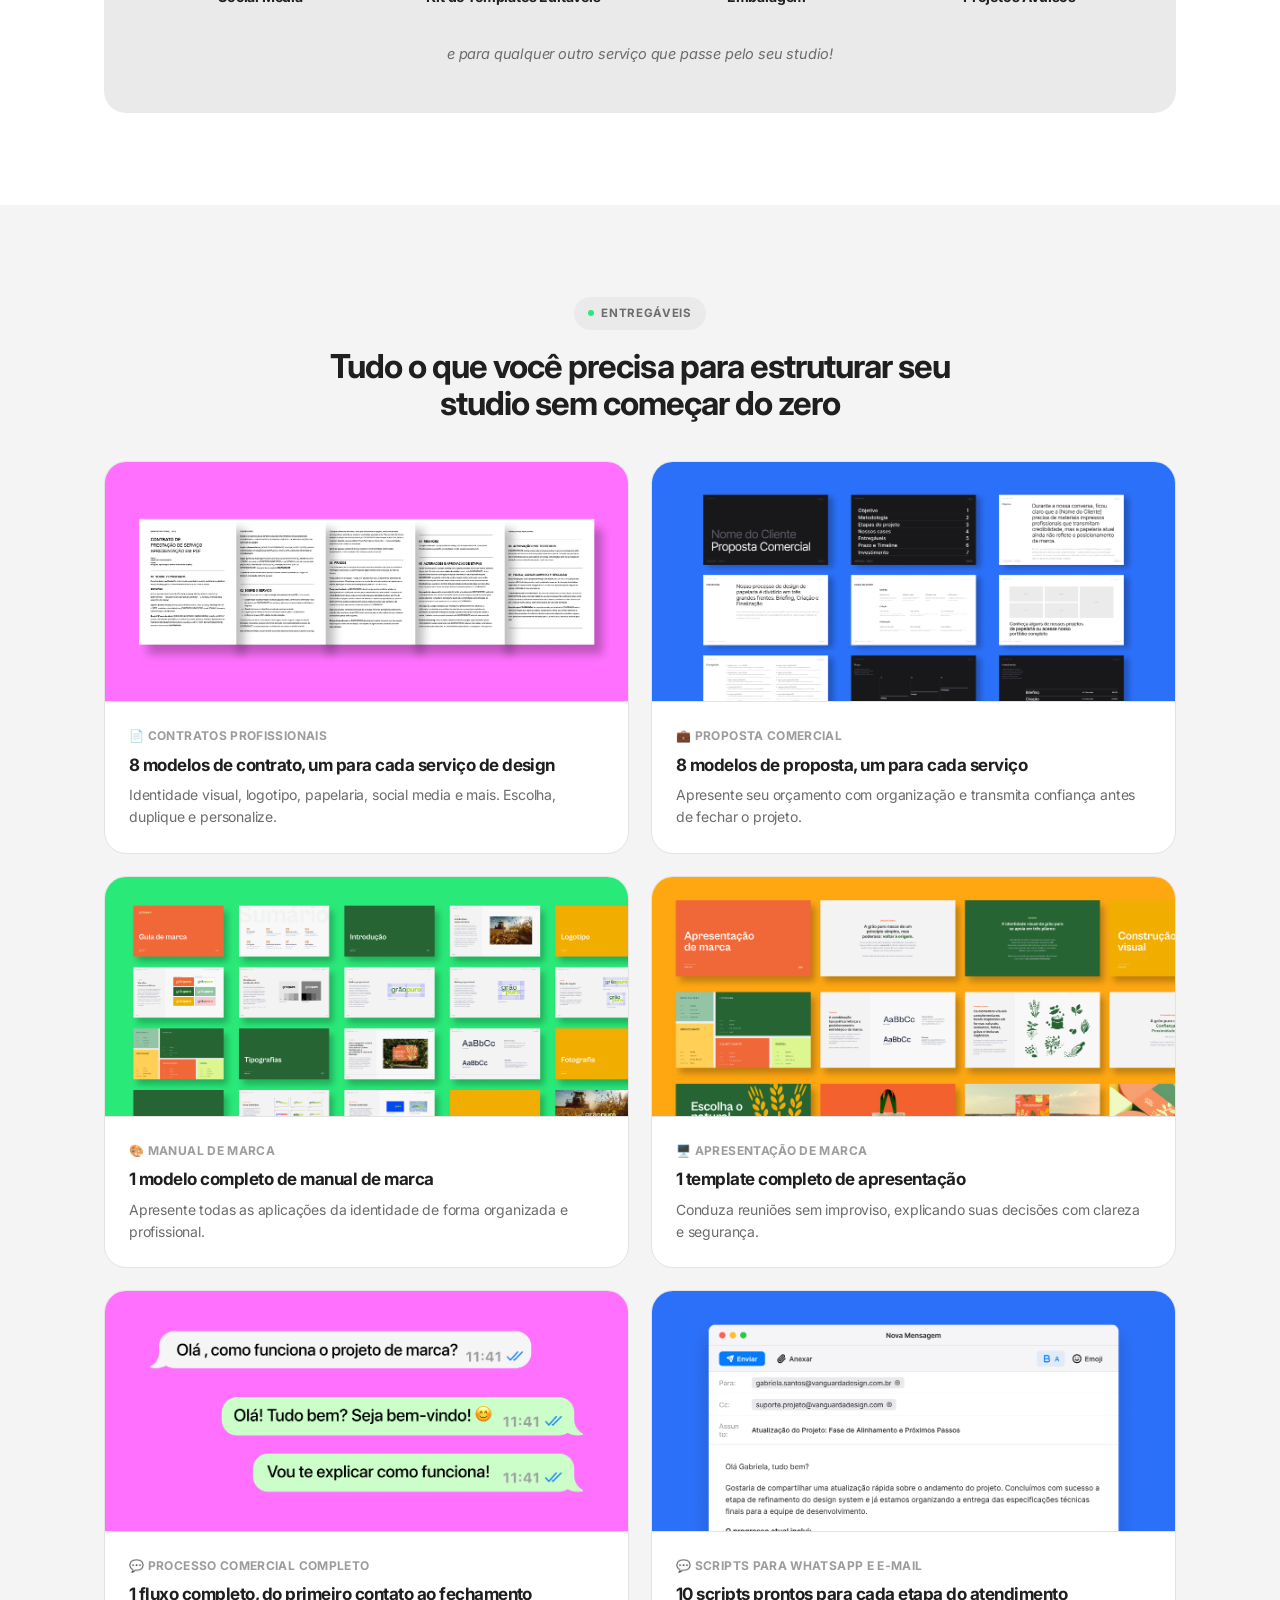
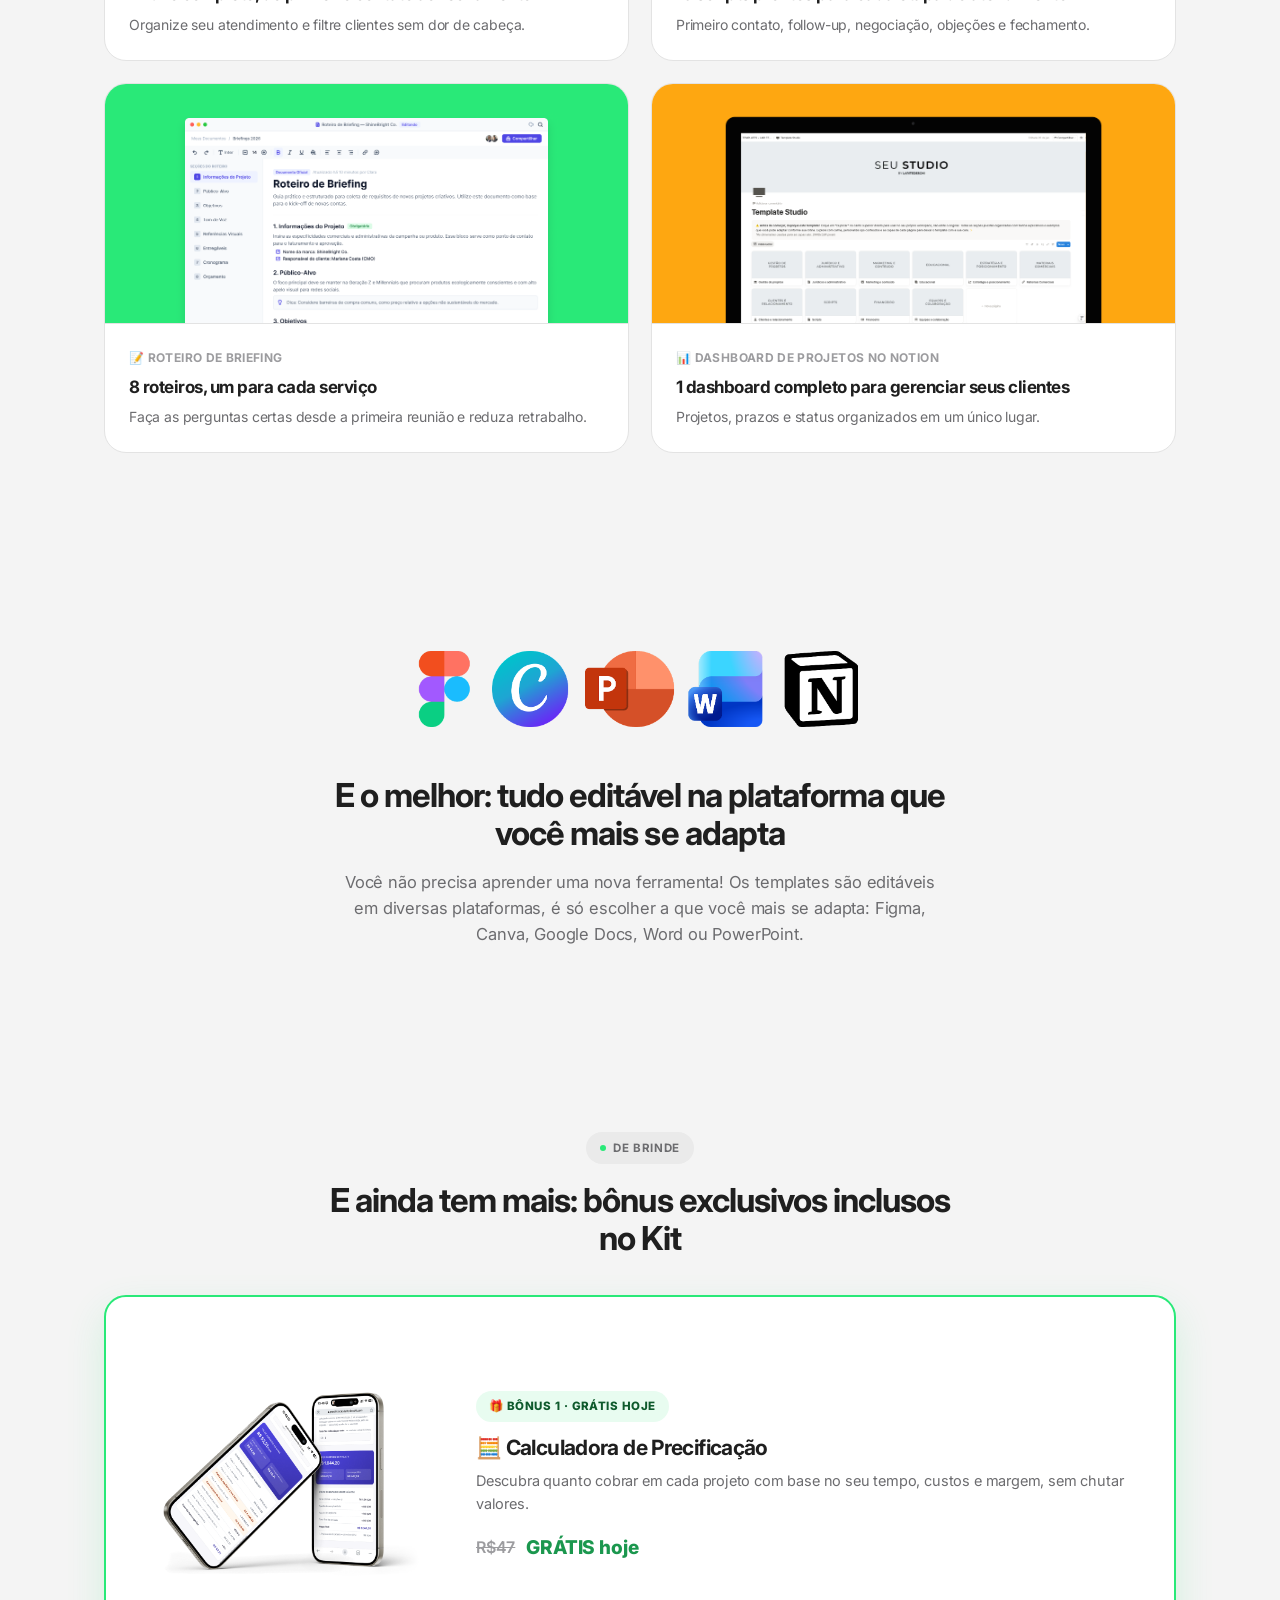
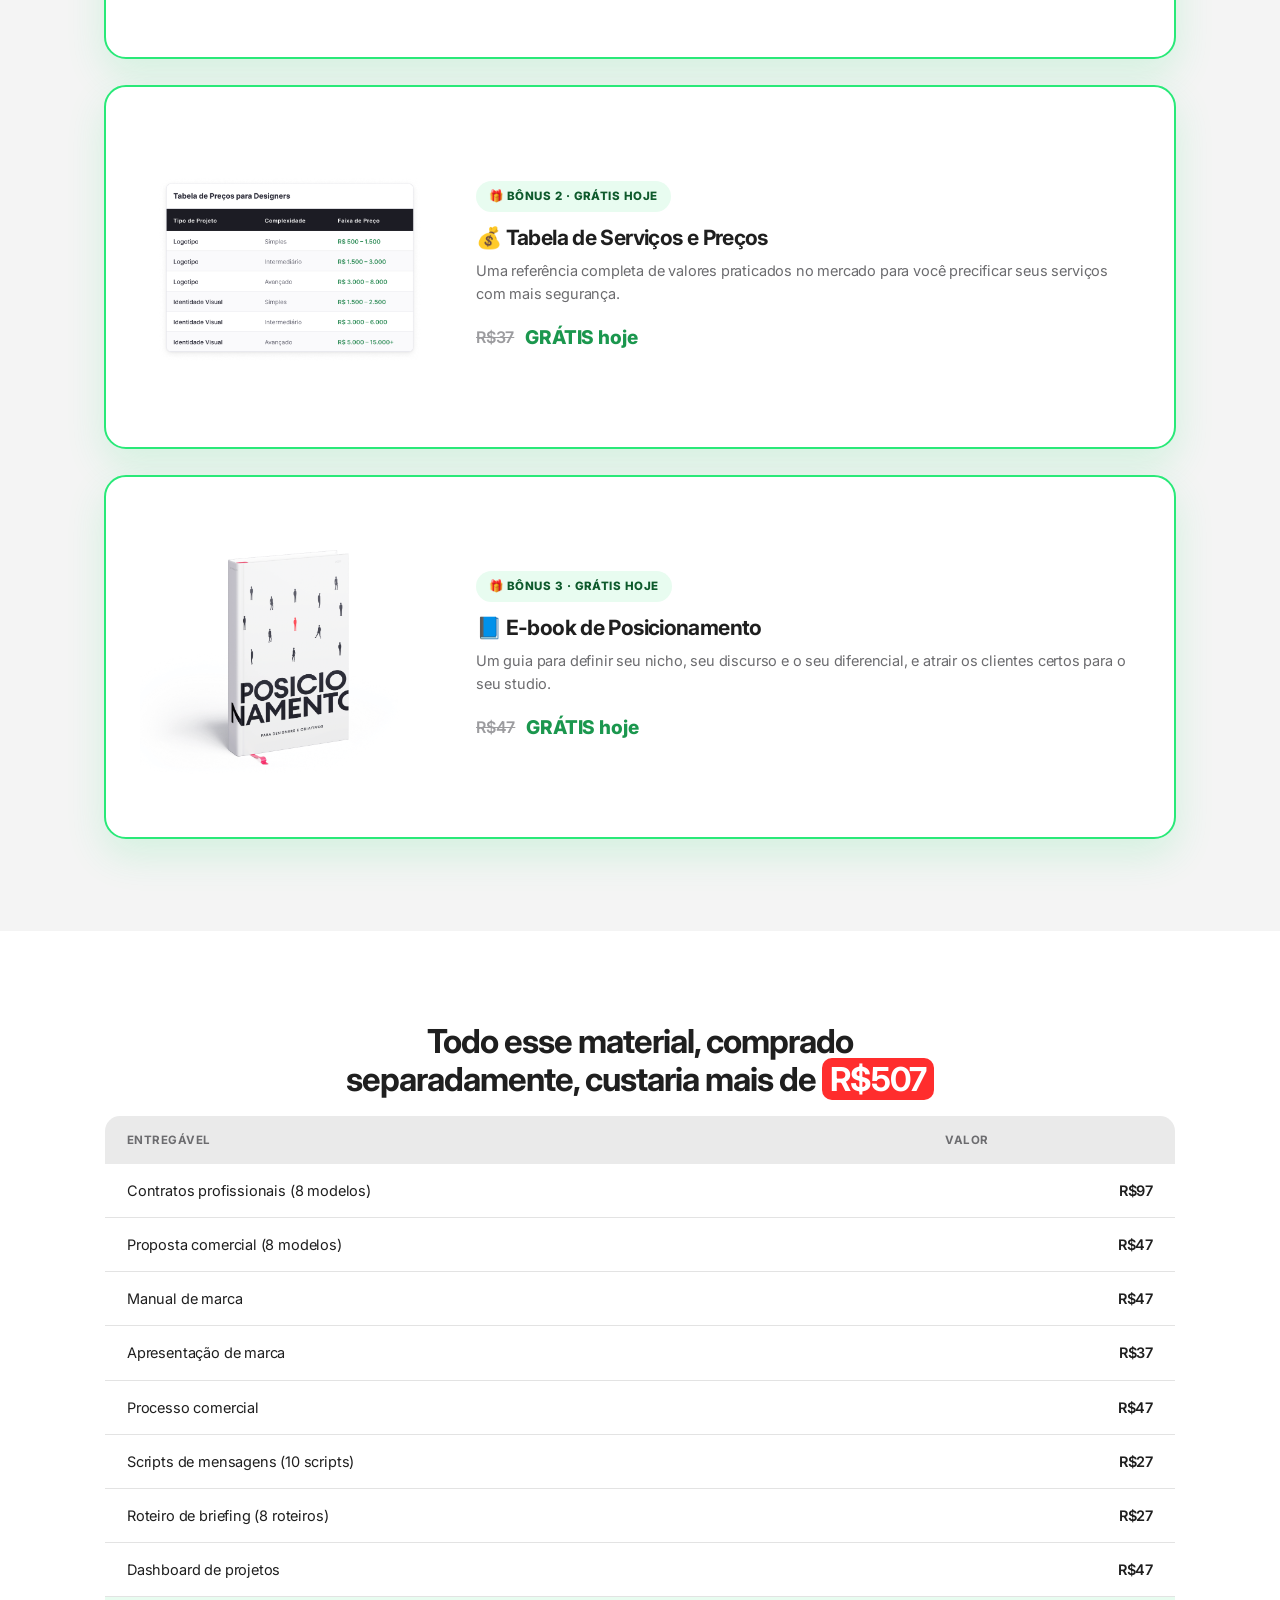
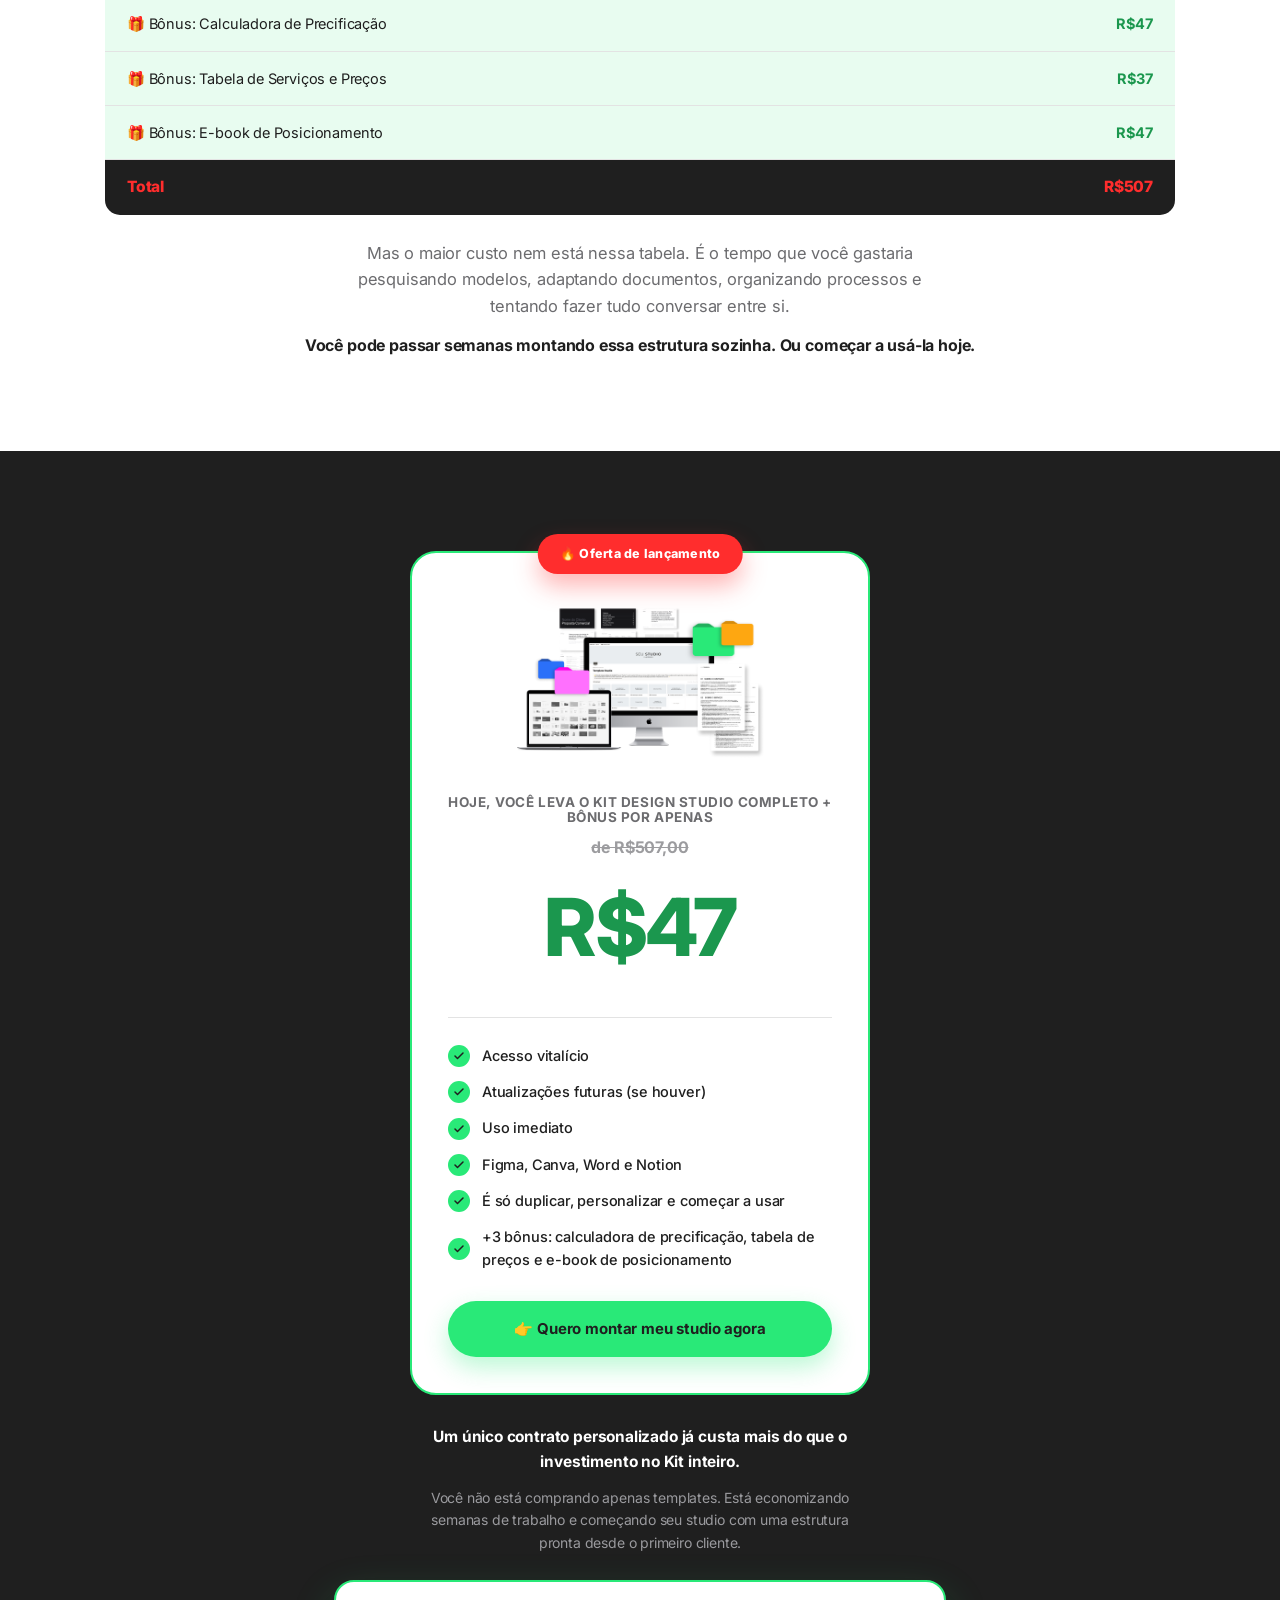
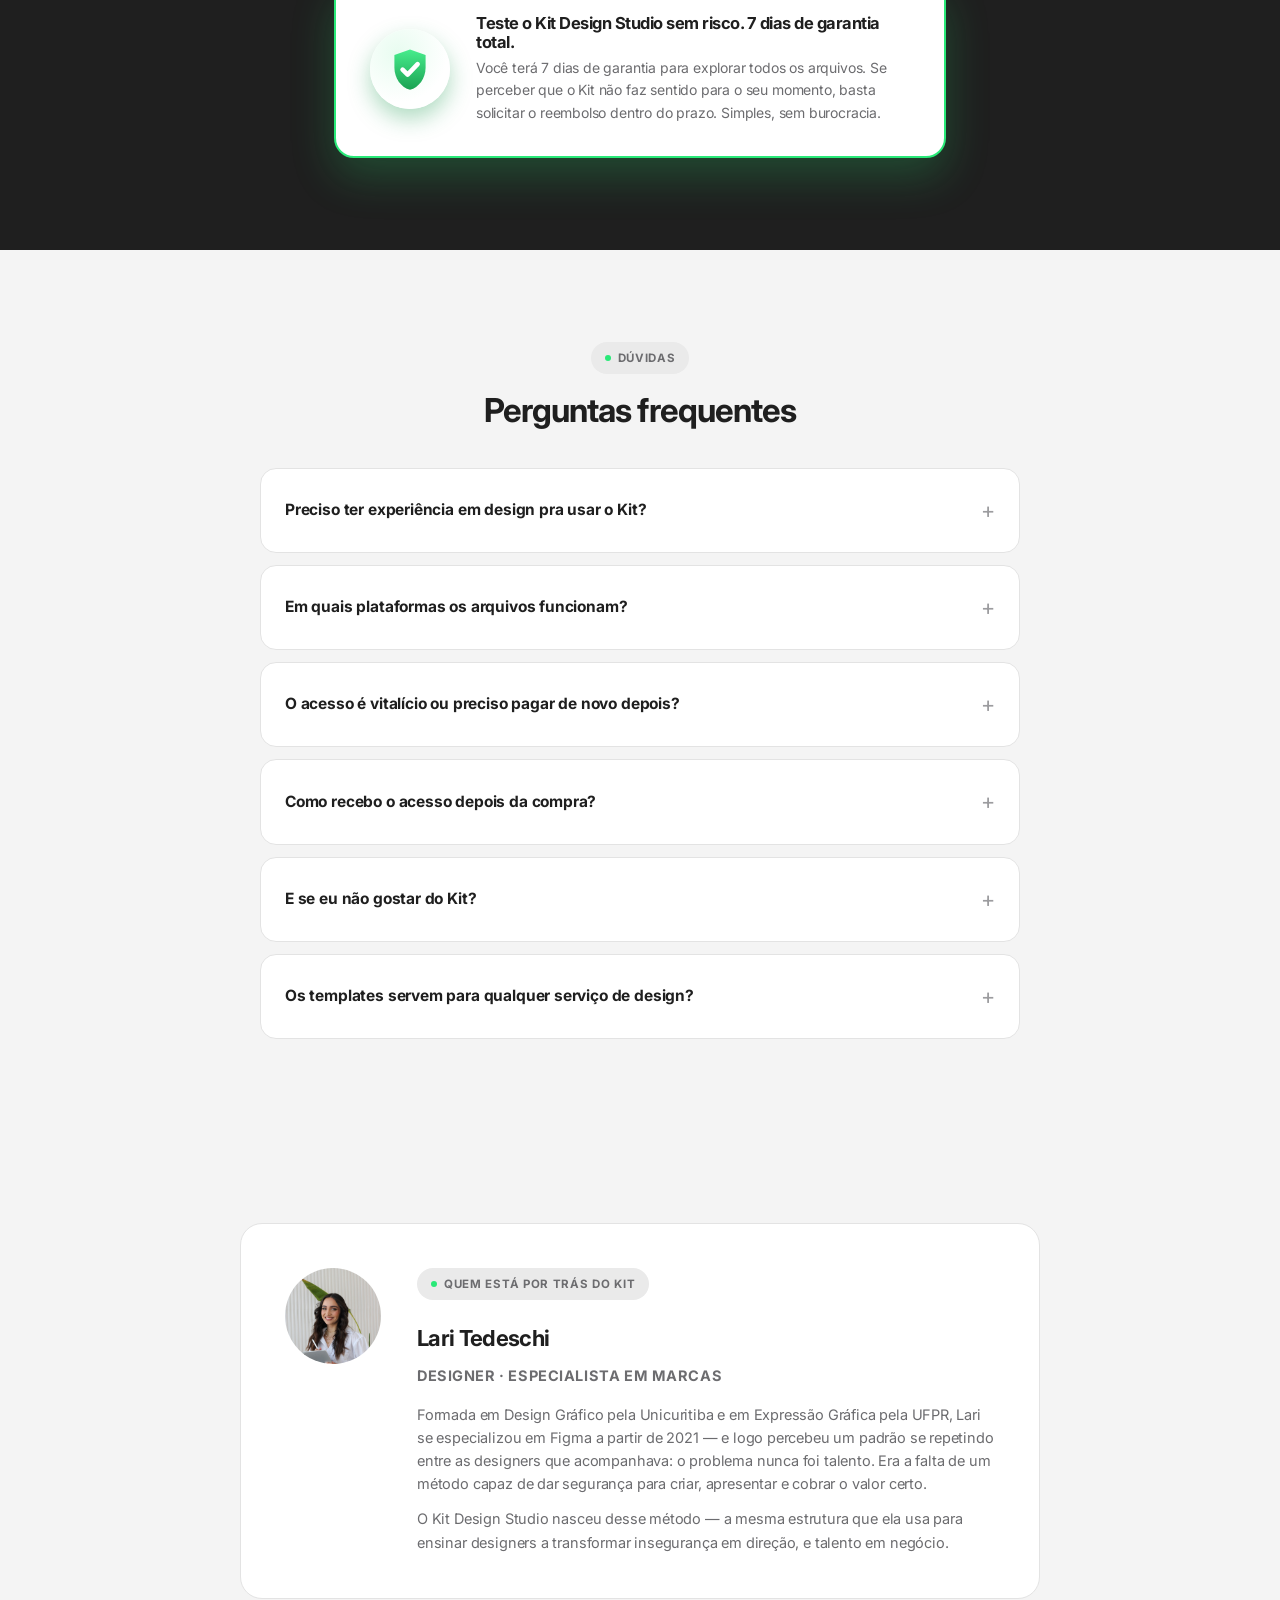
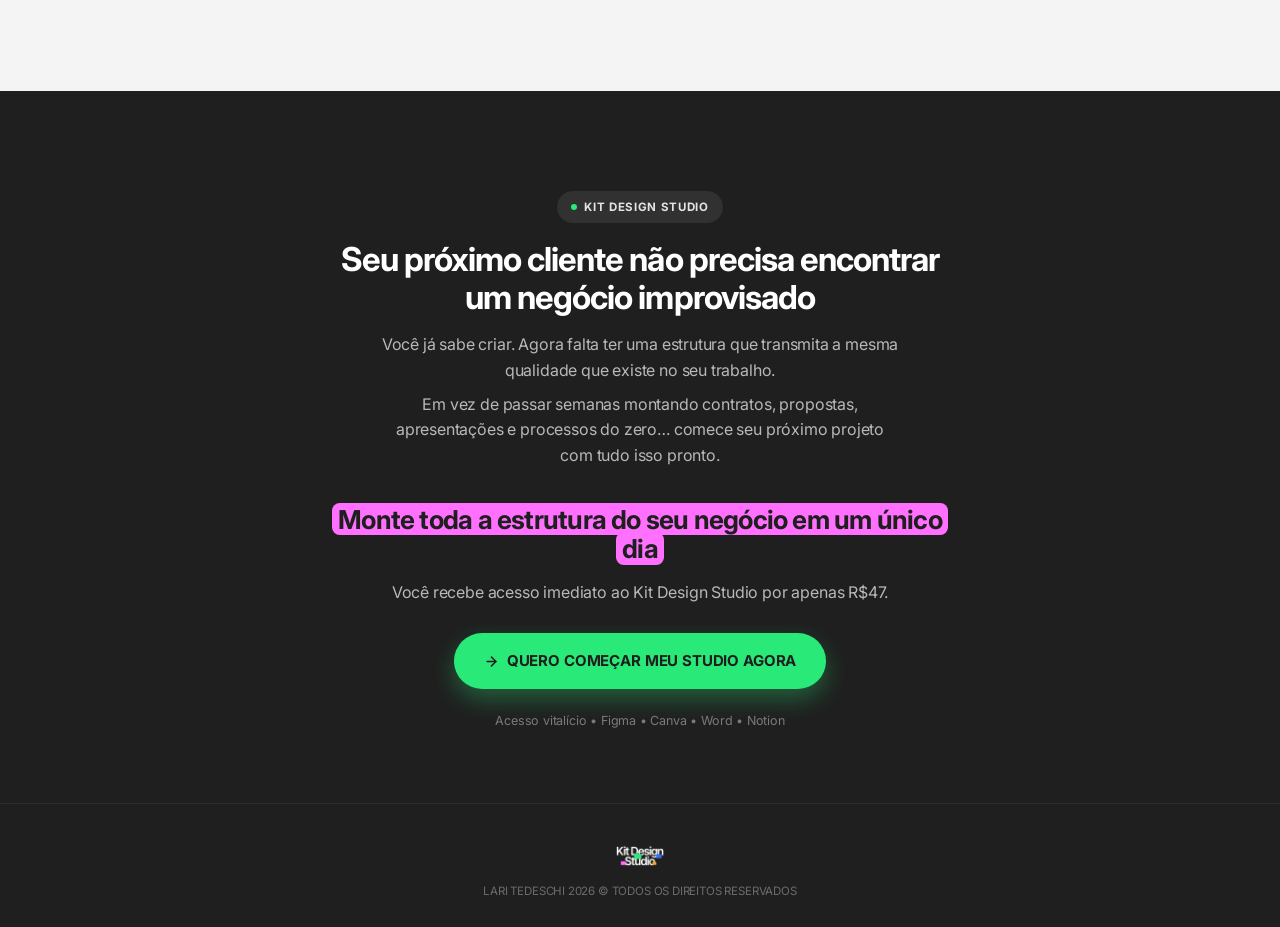
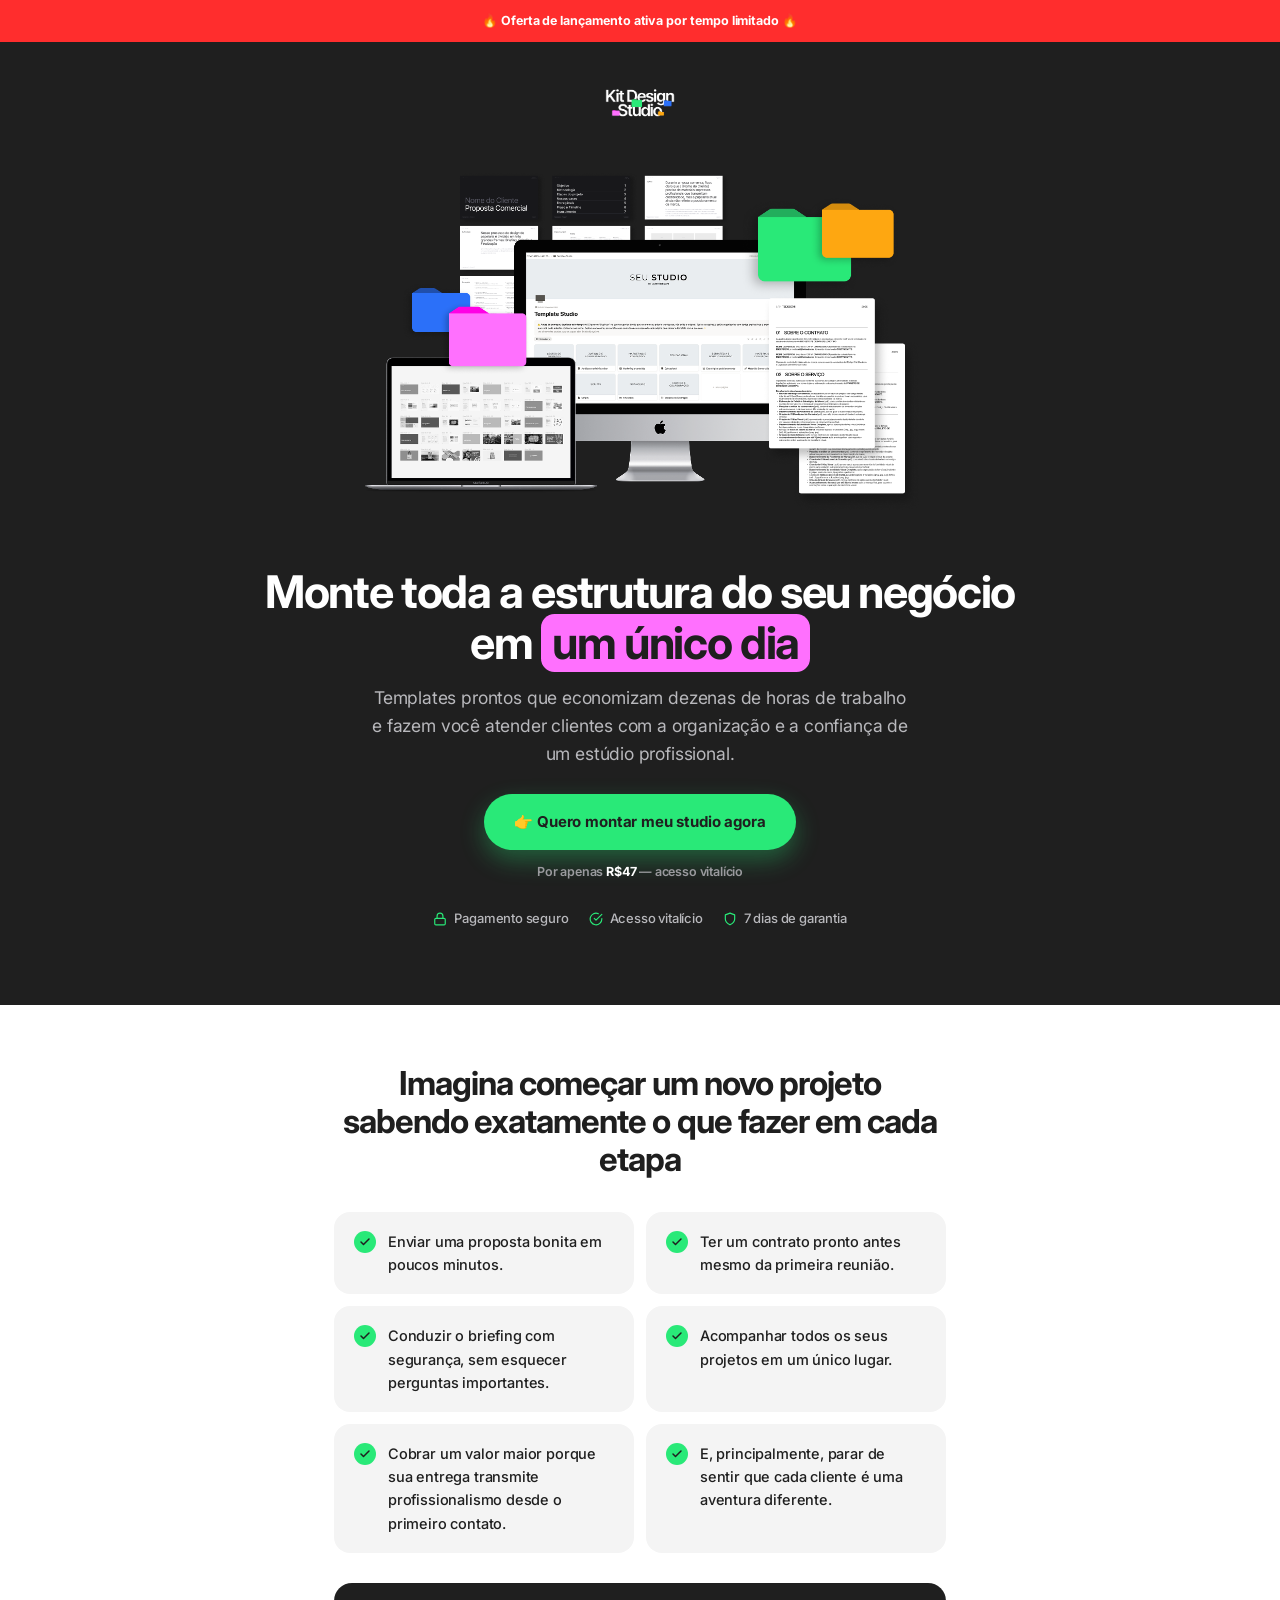
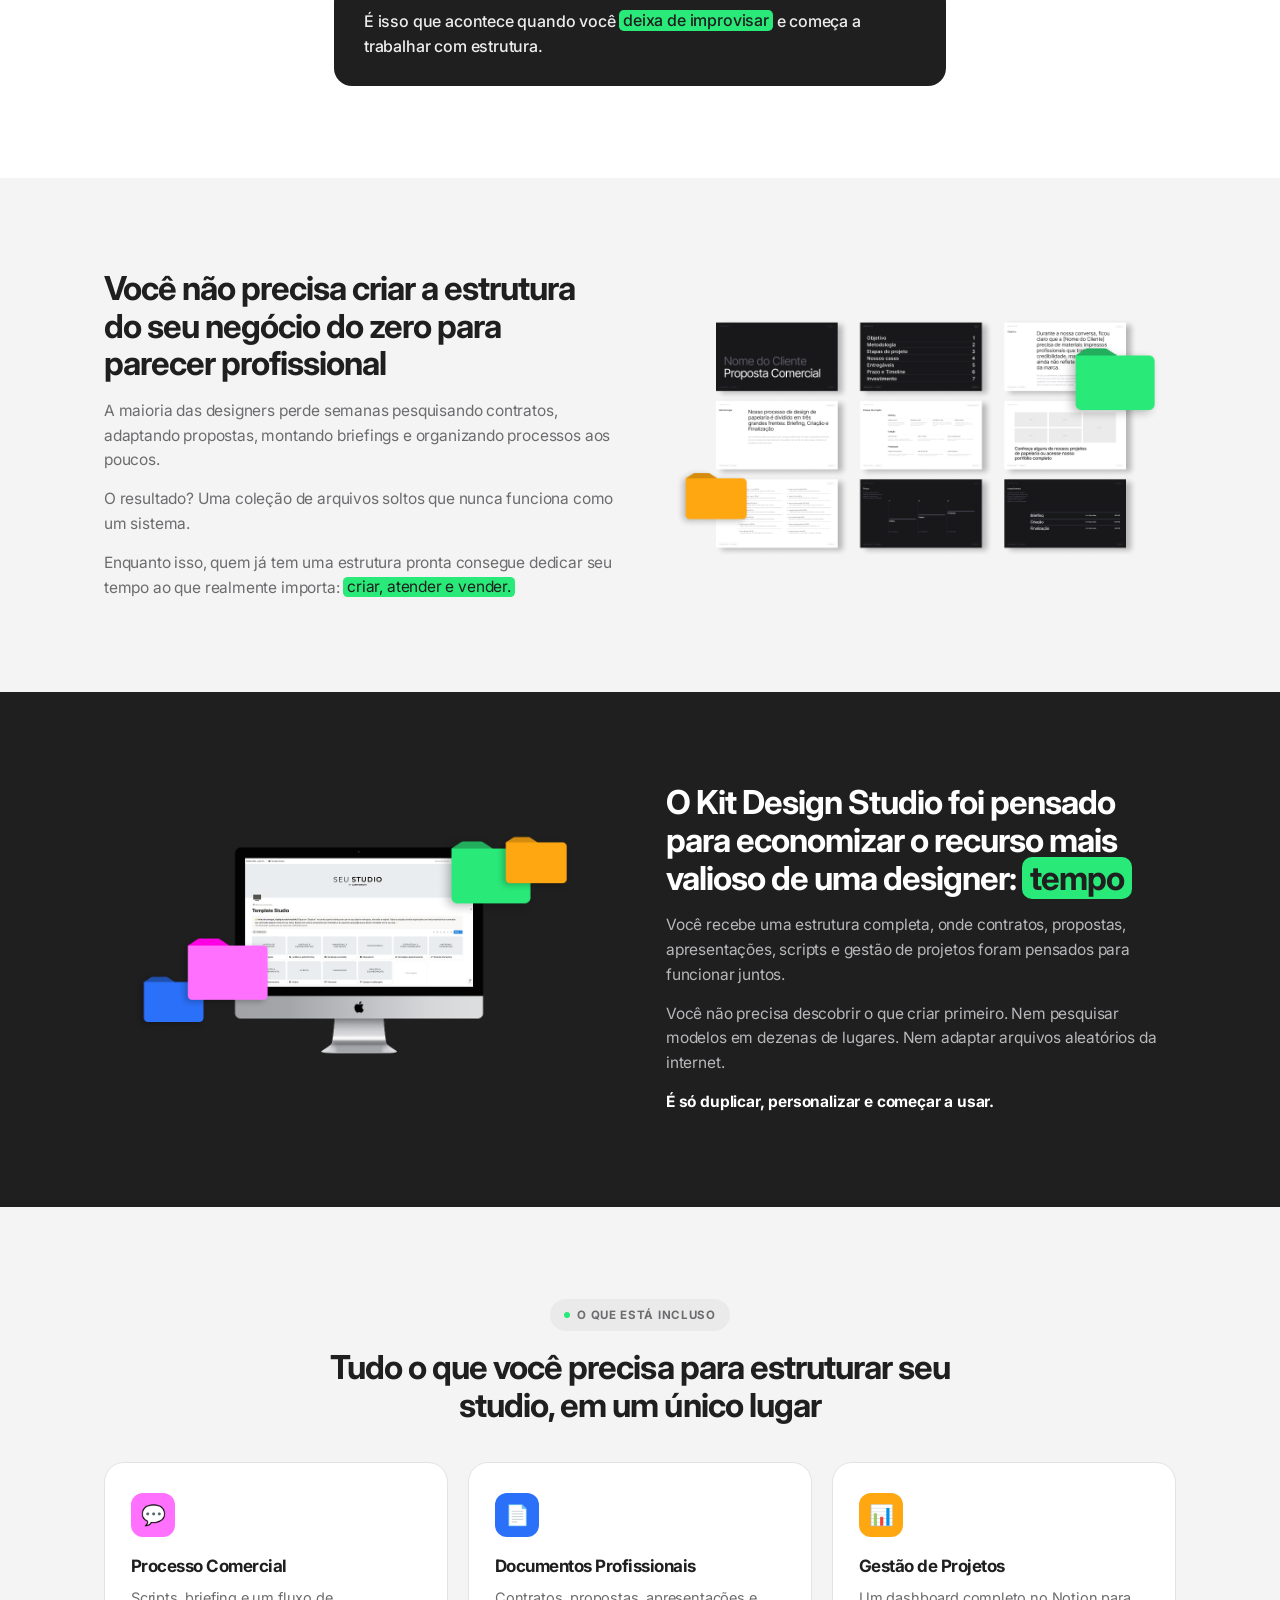
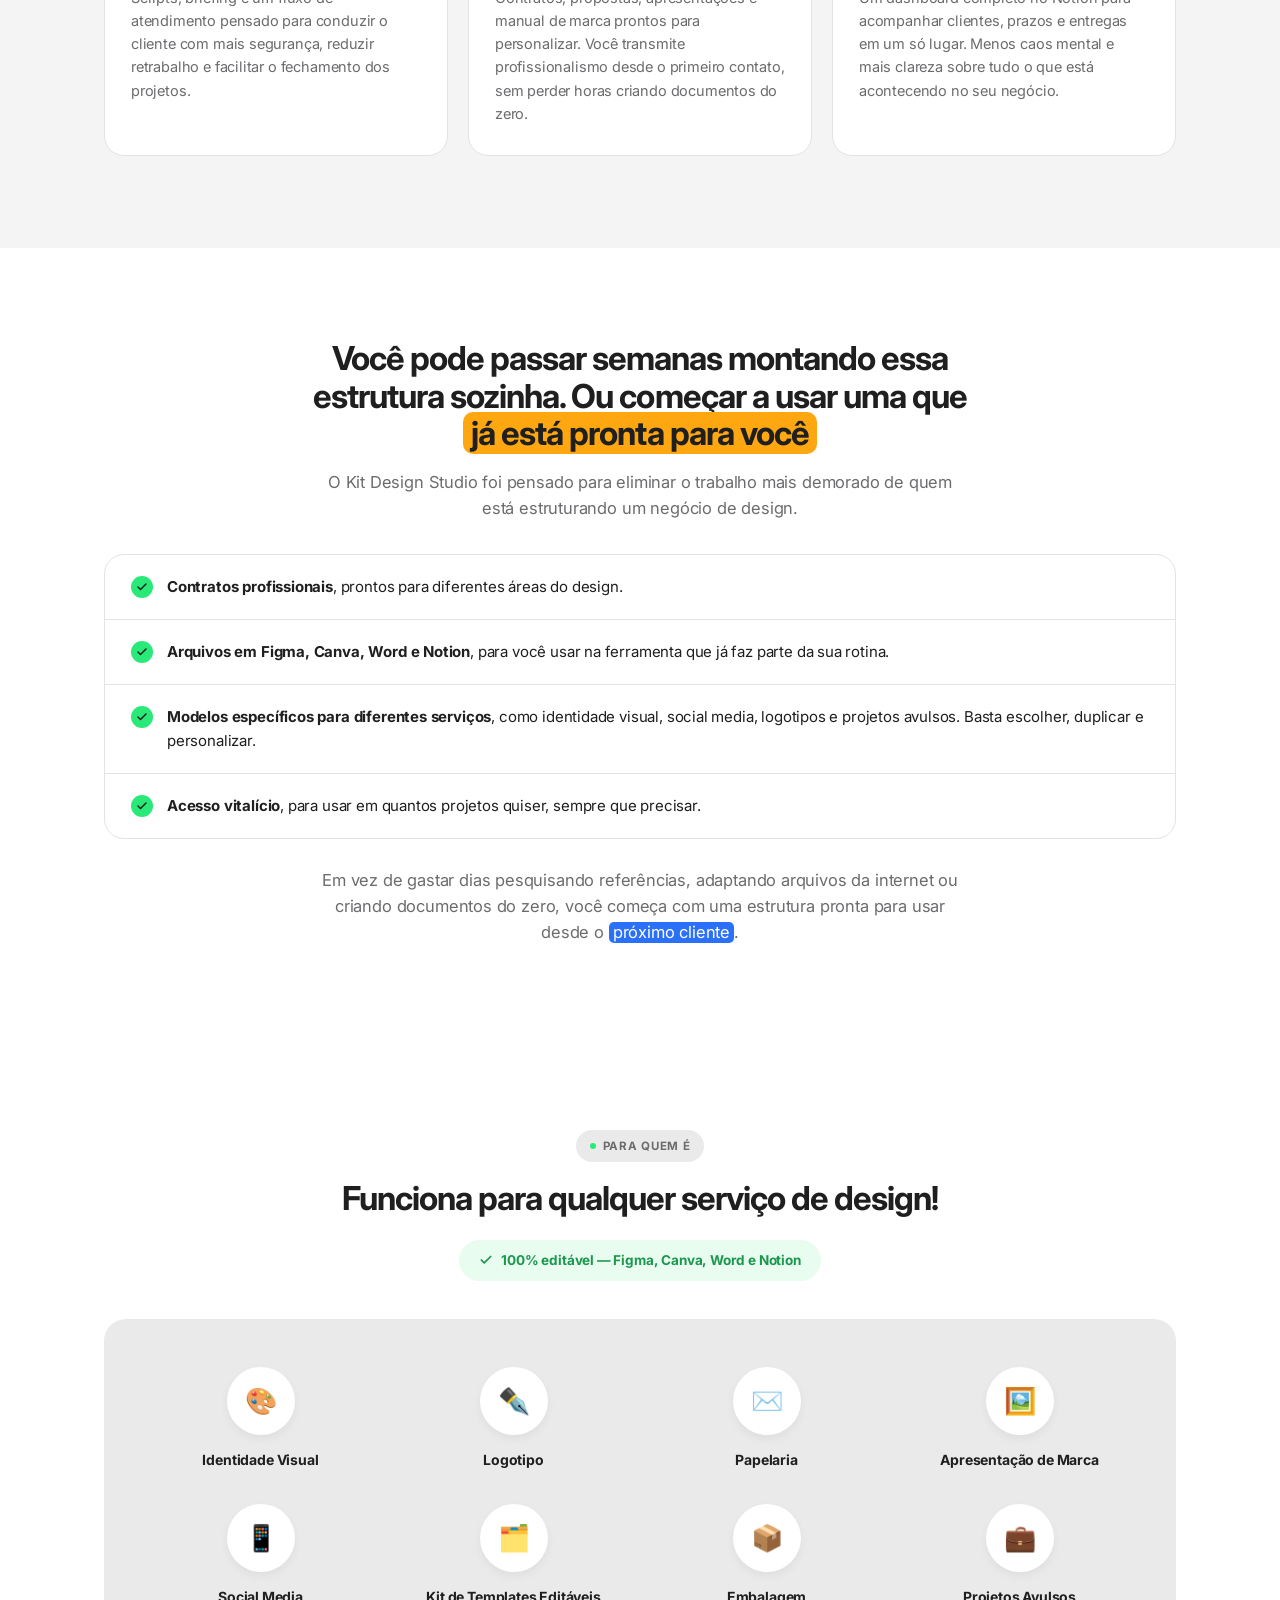
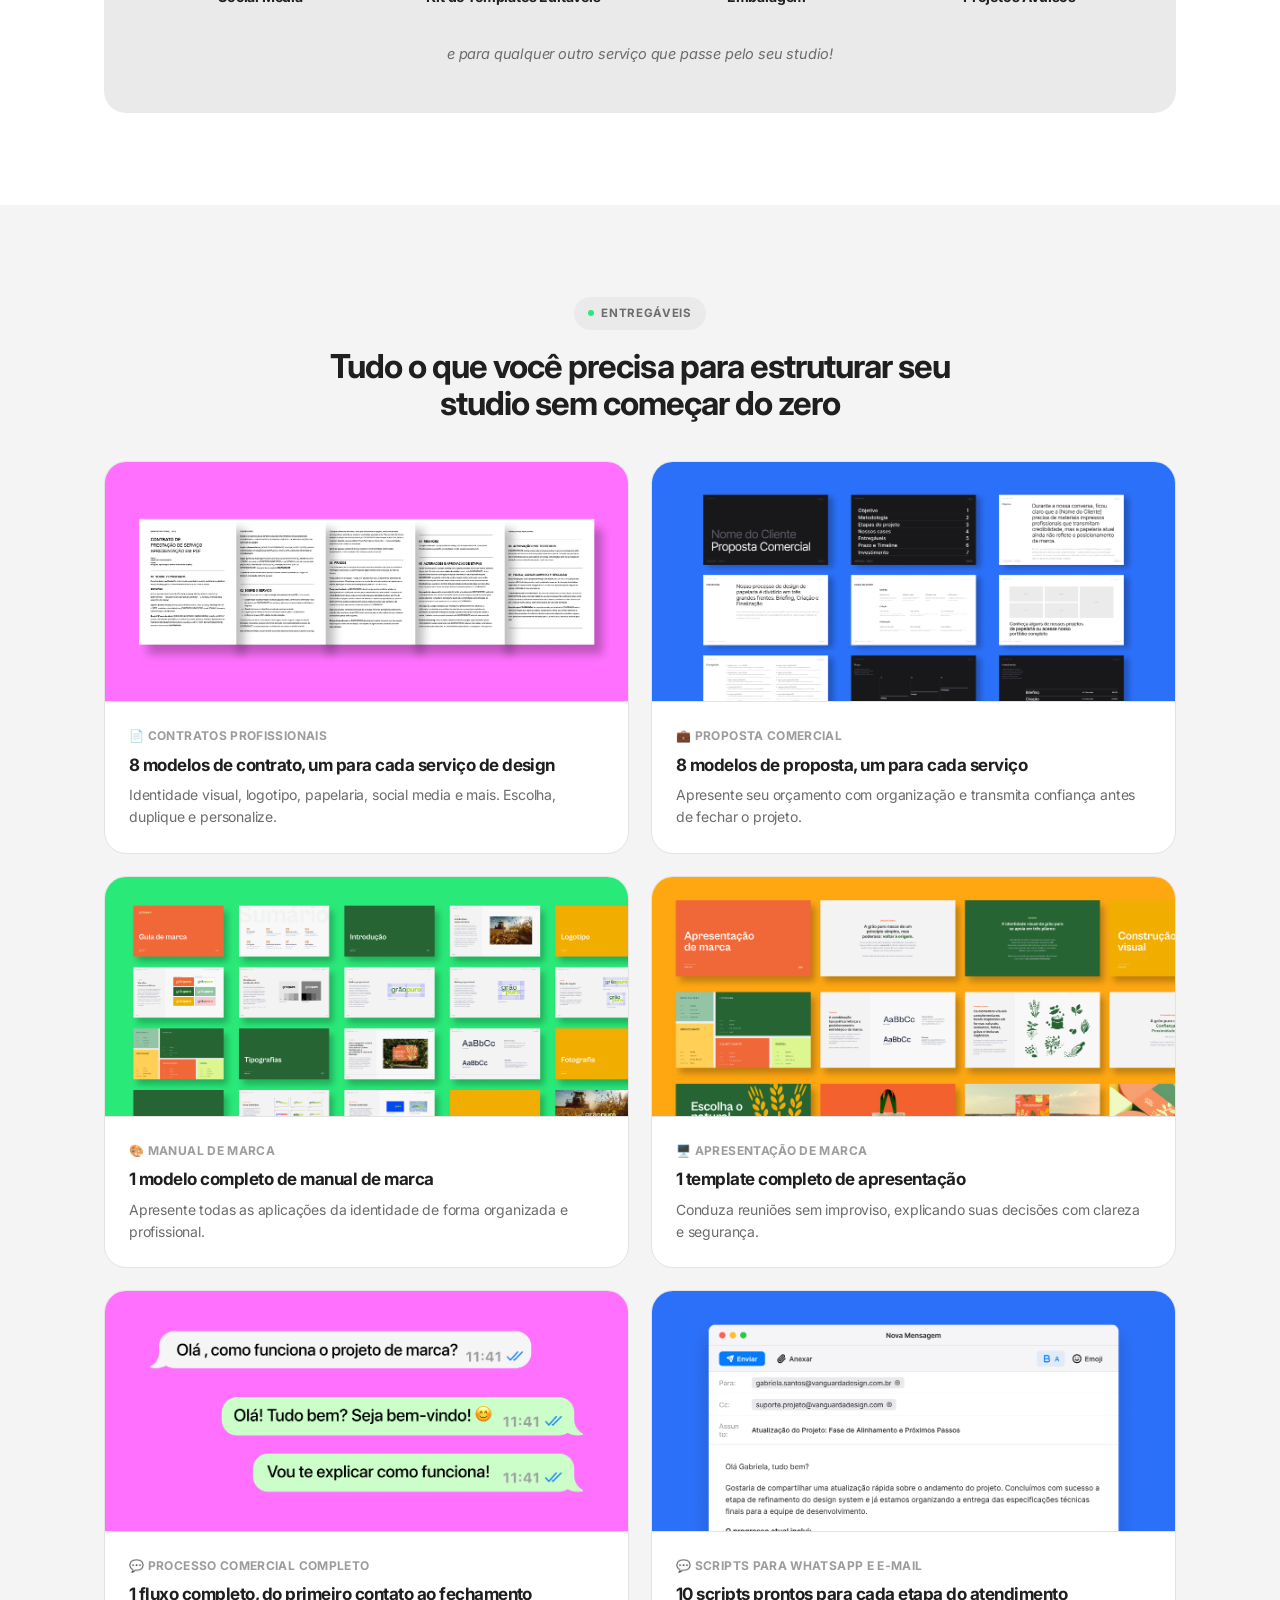
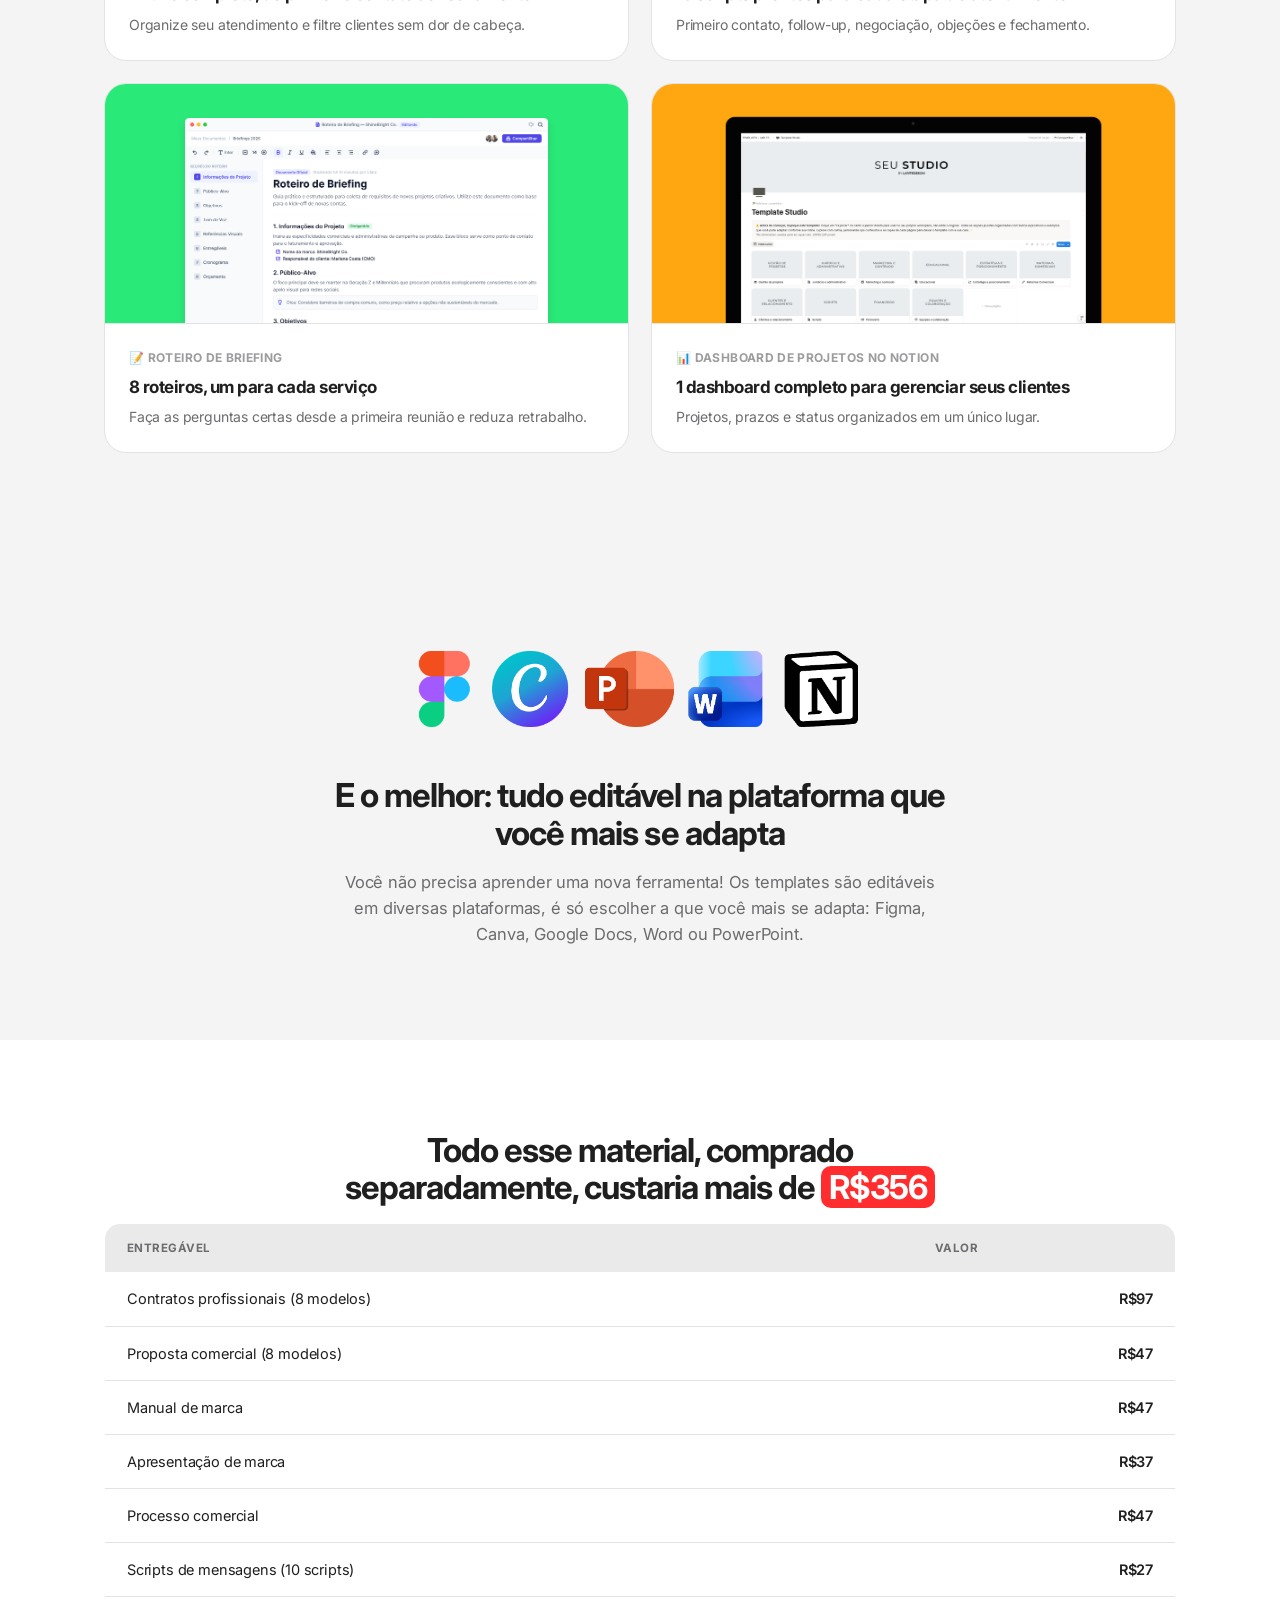
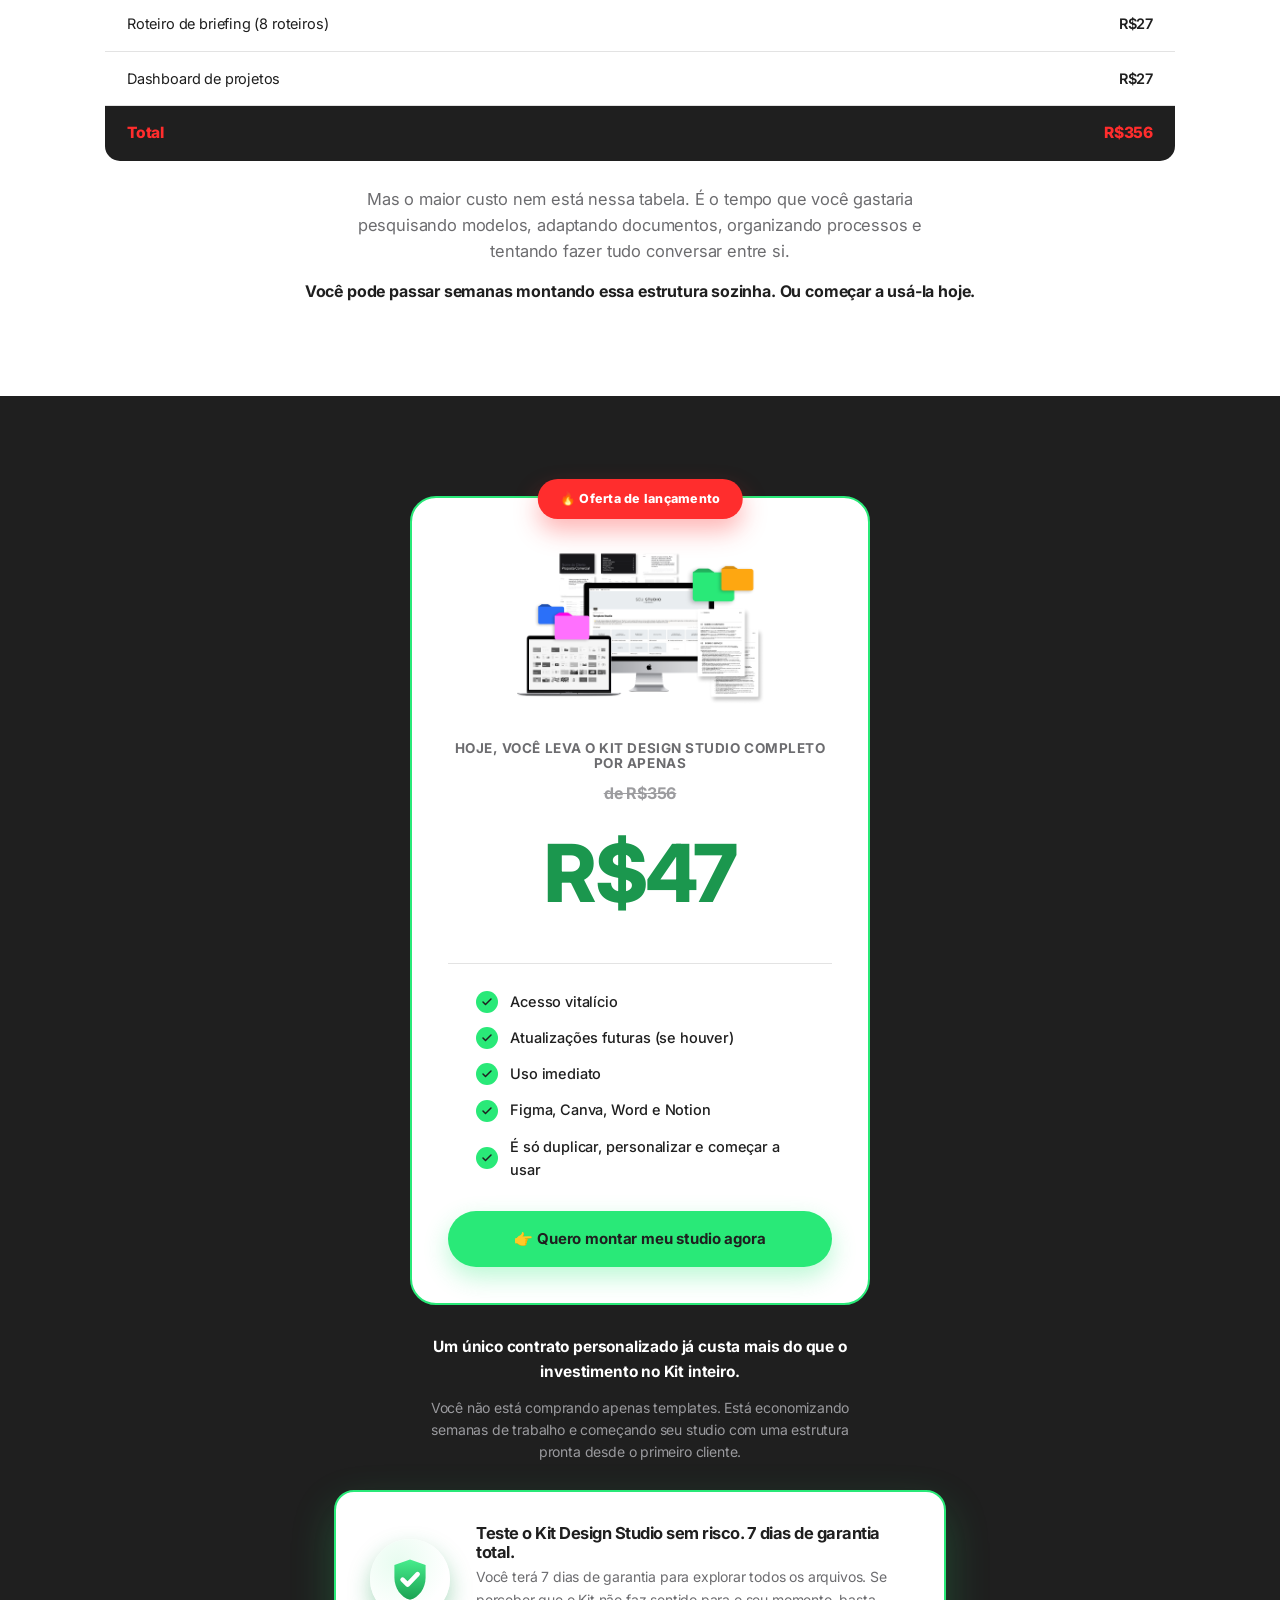
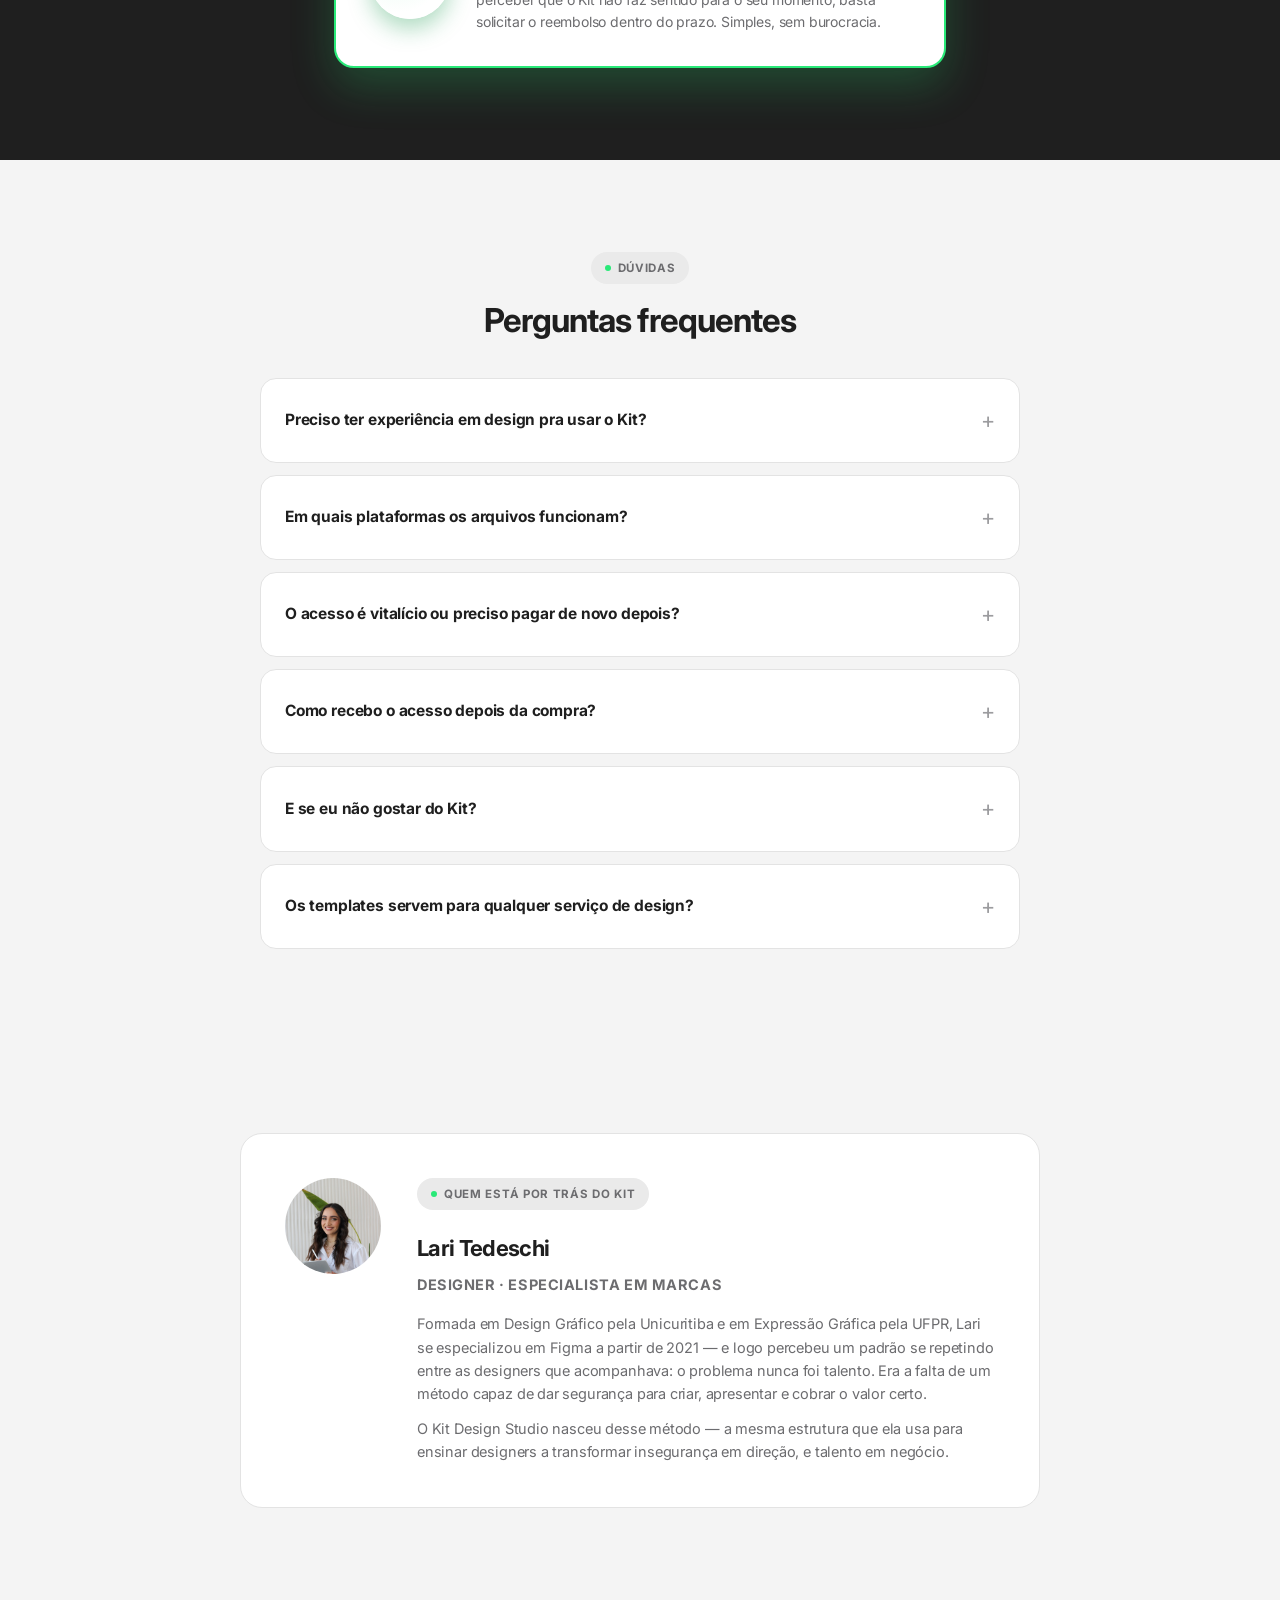
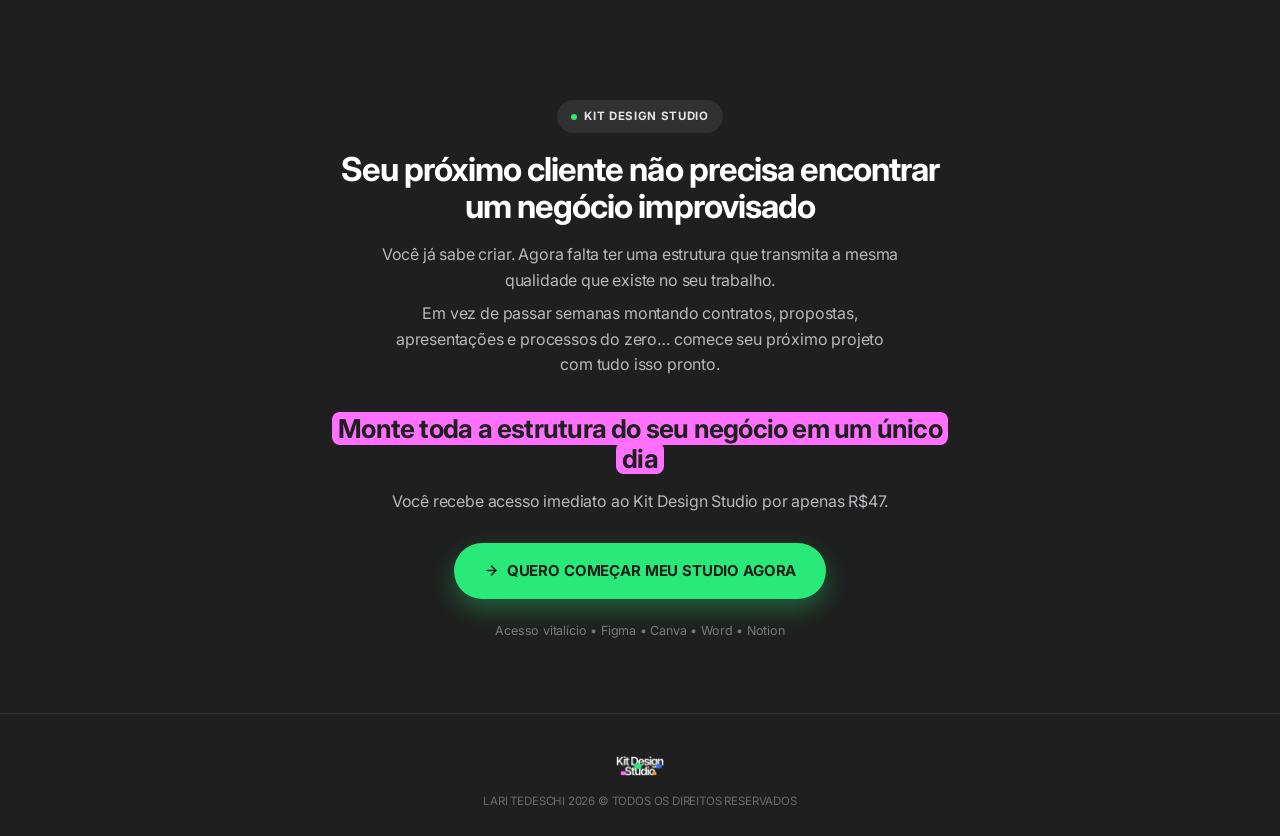
